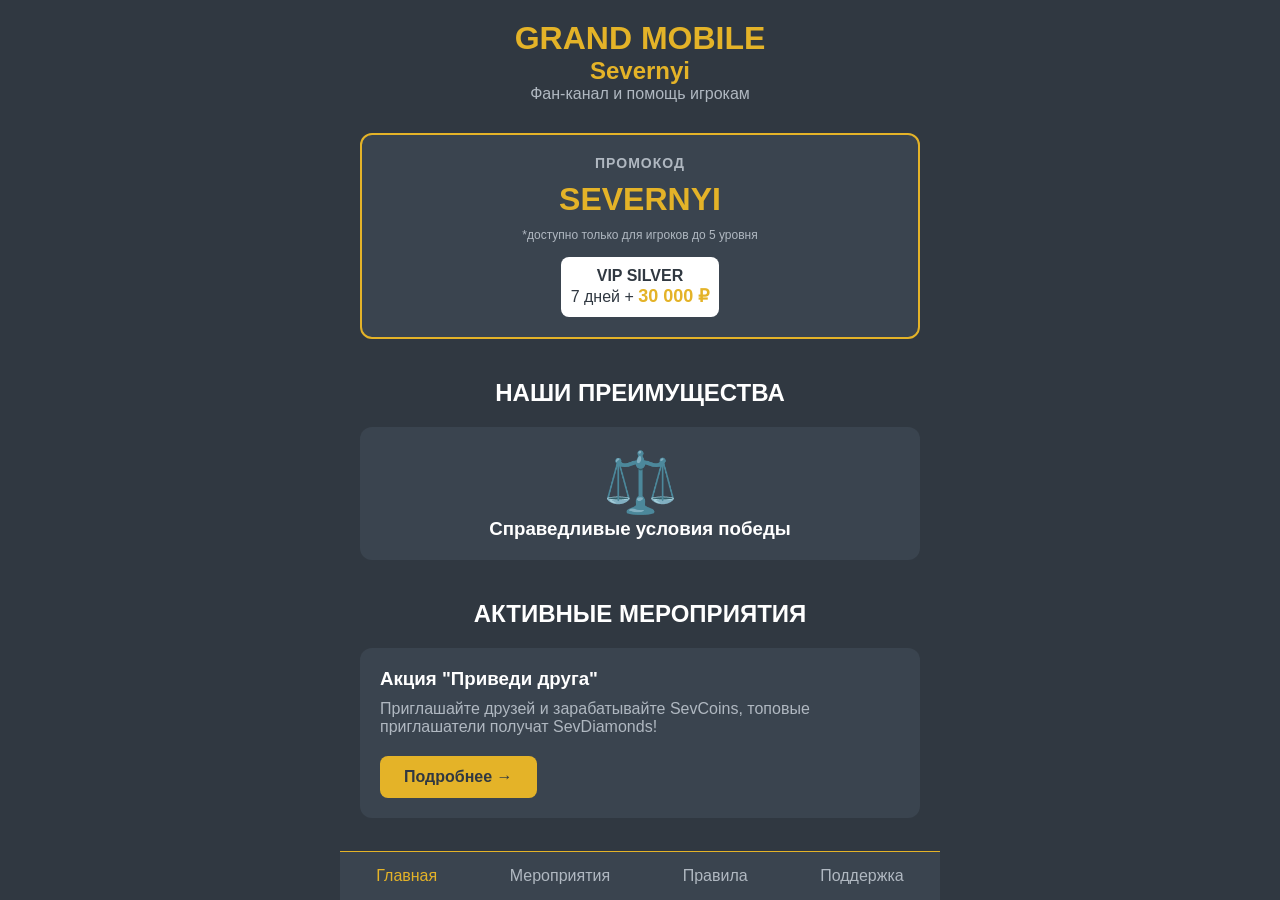
==== index.html @ b3d04865 "Create index.html" ====
<!DOCTYPE html>
<html lang="ru">
<head>
    <meta charset="UTF-8">
    <meta name="viewport" content="width=device-width, initial-scale=1.0">
    <title>Grand Mobile Severnyi</title>
    <style>
        * { margin: 0; padding: 0; box-sizing: border-box; }
        body {
            background-color: #303841;
            color: #ffffff;
            font-family: 'Segoe UI', sans-serif;
            max-width: 600px;
            margin: 0 auto;
            padding: 20px;
        }
        .gold { color: #e4b328; }
        .card {
            background-color: #3a444f;
            border-radius: 12px;
            padding: 20px;
            margin: 20px 0;
            border: 2px solid #e4b328;
            text-align: center;
        }
        .btn {
            background-color: #e4b328;
            color: #303841;
            padding: 12px 24px;
            border-radius: 8px;
            text-decoration: none;
            display: inline-block;
            font-weight: bold;
            margin-top: 10px;
        }
        nav {
            position: fixed;
            bottom: 0;
            left: 0;
            right: 0;
            background-color: #3a444f;
            border-top: 1px solid #e4b328;
            display: flex;
            justify-content: space-around;
            padding: 15px 0;
            max-width: 600px;
            margin: 0 auto;
        }
        nav a {
            color: #b0b8c1;
            text-decoration: none;
        }
        nav a.active { color: #e4b328; }
    </style>
</head>
<body>

    <header style="text-align: center; margin-bottom: 30px;">
        <h1 class="gold">GRAND MOBILE</h1>
        <h2 class="gold">Severnyi</h2>
        <p style="color: #b0b8c1;">Фан-канал и помощь игрокам</p>
    </header>

    <!-- Карточка промокода -->
    <div class="card">
        <h2 style="color: #b0b8c1; font-size: 14px; letter-spacing: 1px;">ПРОМОКОД</h2>
        <h1 class="gold" style="font-size: 32px; margin: 10px 0;">SEVERNYI</h1>
        <p style="color: #b0b8c1; font-size: 12px; margin-bottom: 15px;">
            *доступно только для игроков до 5 уровня
        </p>
        <div style="background: #fff; color: #303841; padding: 10px; border-radius: 8px; display: inline-block;">
            <strong>VIP SILVER</strong><br>
            7 дней + <span class="gold" style="font-size: 18px; font-weight: bold;">30 000 ₽</span>
        </div>
    </div>

    <!-- Преимущества -->
    <h2 style="text-align: center; margin: 40px 0 20px;">НАШИ ПРЕИМУЩЕСТВА</h2>
    <div class="card" style="border: none;">
        <div style="font-size: 60px;">⚖️</div>
        <h3>Справедливые условия победы</h3>
    </div>

    <!-- Активные мероприятия -->
    <h2 style="text-align: center; margin: 40px 0 20px;">АКТИВНЫЕ МЕРОПРИЯТИЯ</h2>
    <div class="card" style="border: none; text-align: left;">
        <h3>Акция "Приведи друга"</h3>
        <p style="color: #b0b8c1; margin: 10px 0;">
            Приглашайте друзей и зарабатывайте SevCoins, топовые приглашатели получат SevDiamonds!
        </p>
        <a href="#" class="btn">Подробнее →</a>
    </div>

    <!-- Нижняя навигация -->
    <nav>
        <a href="/" class="active">Главная</a>
        <a href="events.html">Мероприятия</a>
        <a href="rules.html">Правила</a>
        <a href="support.html">Поддержка</a>
    </nav>

</body>
</html>
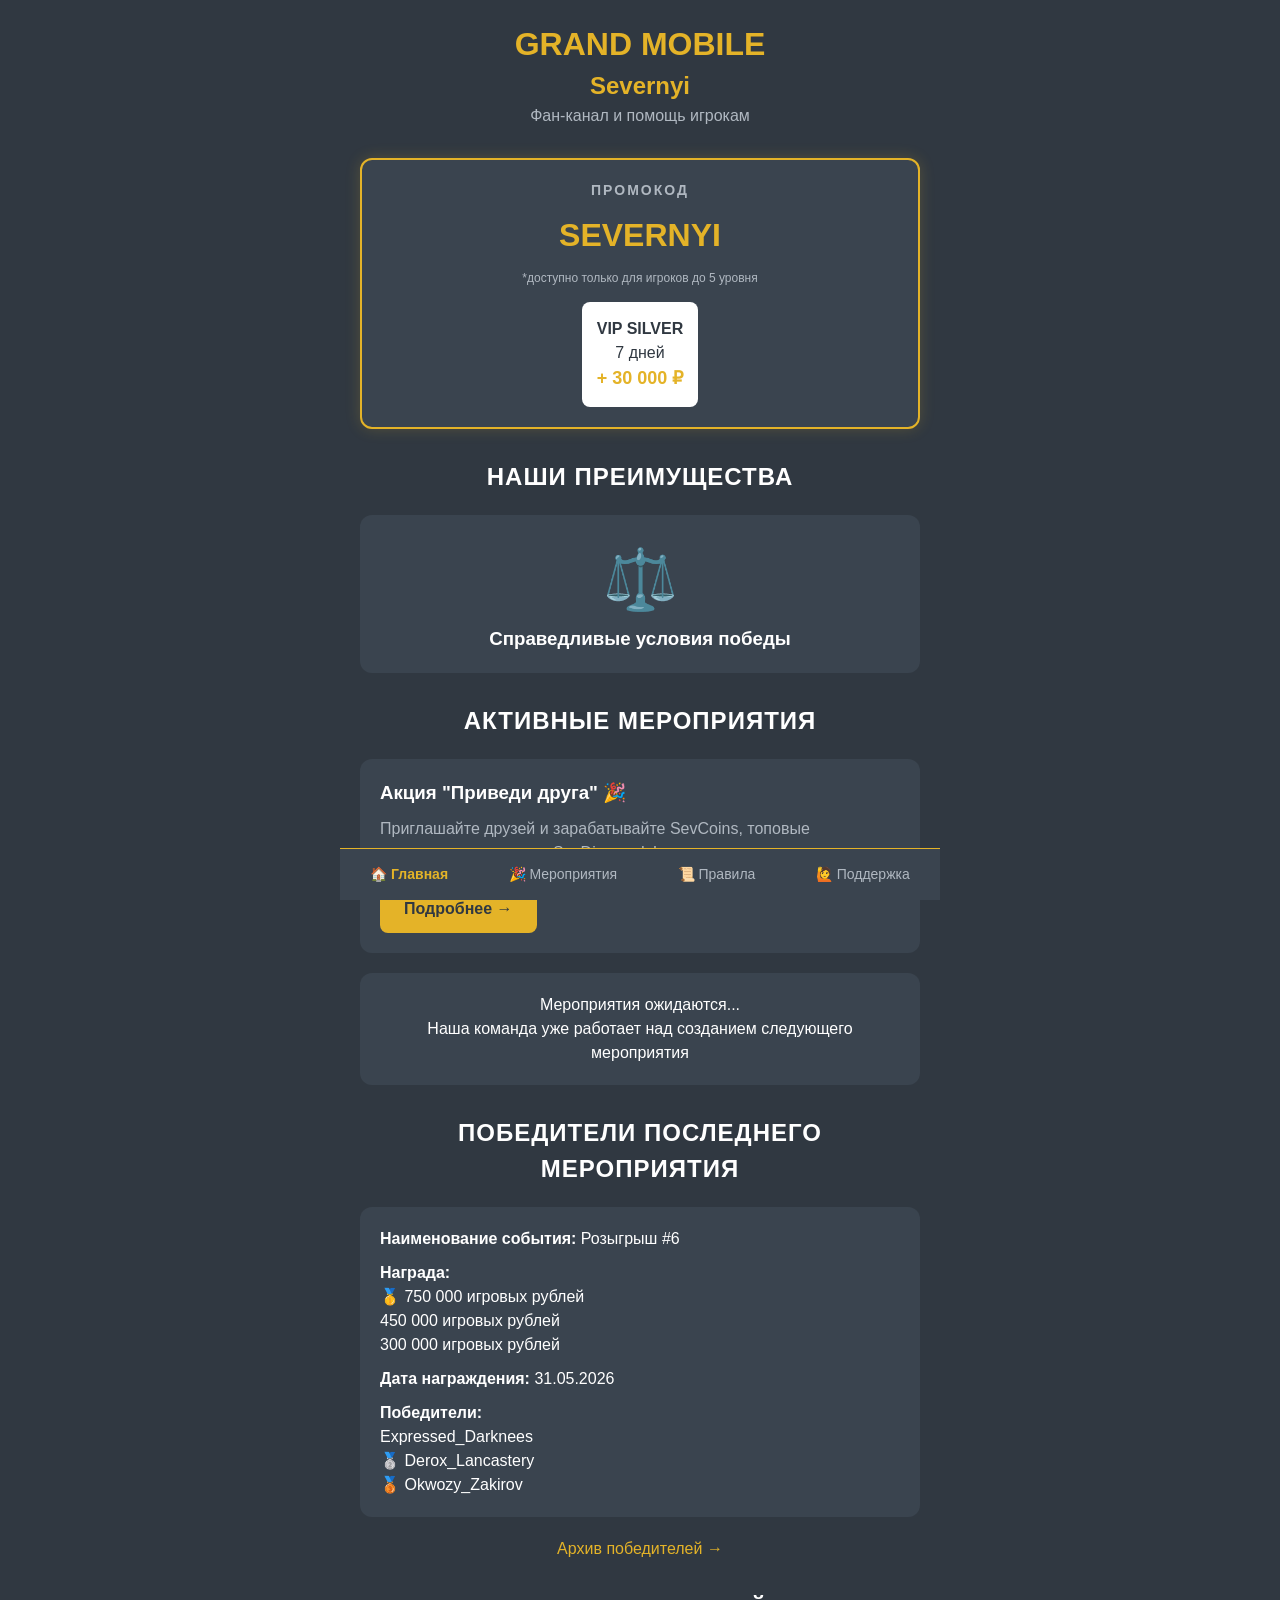
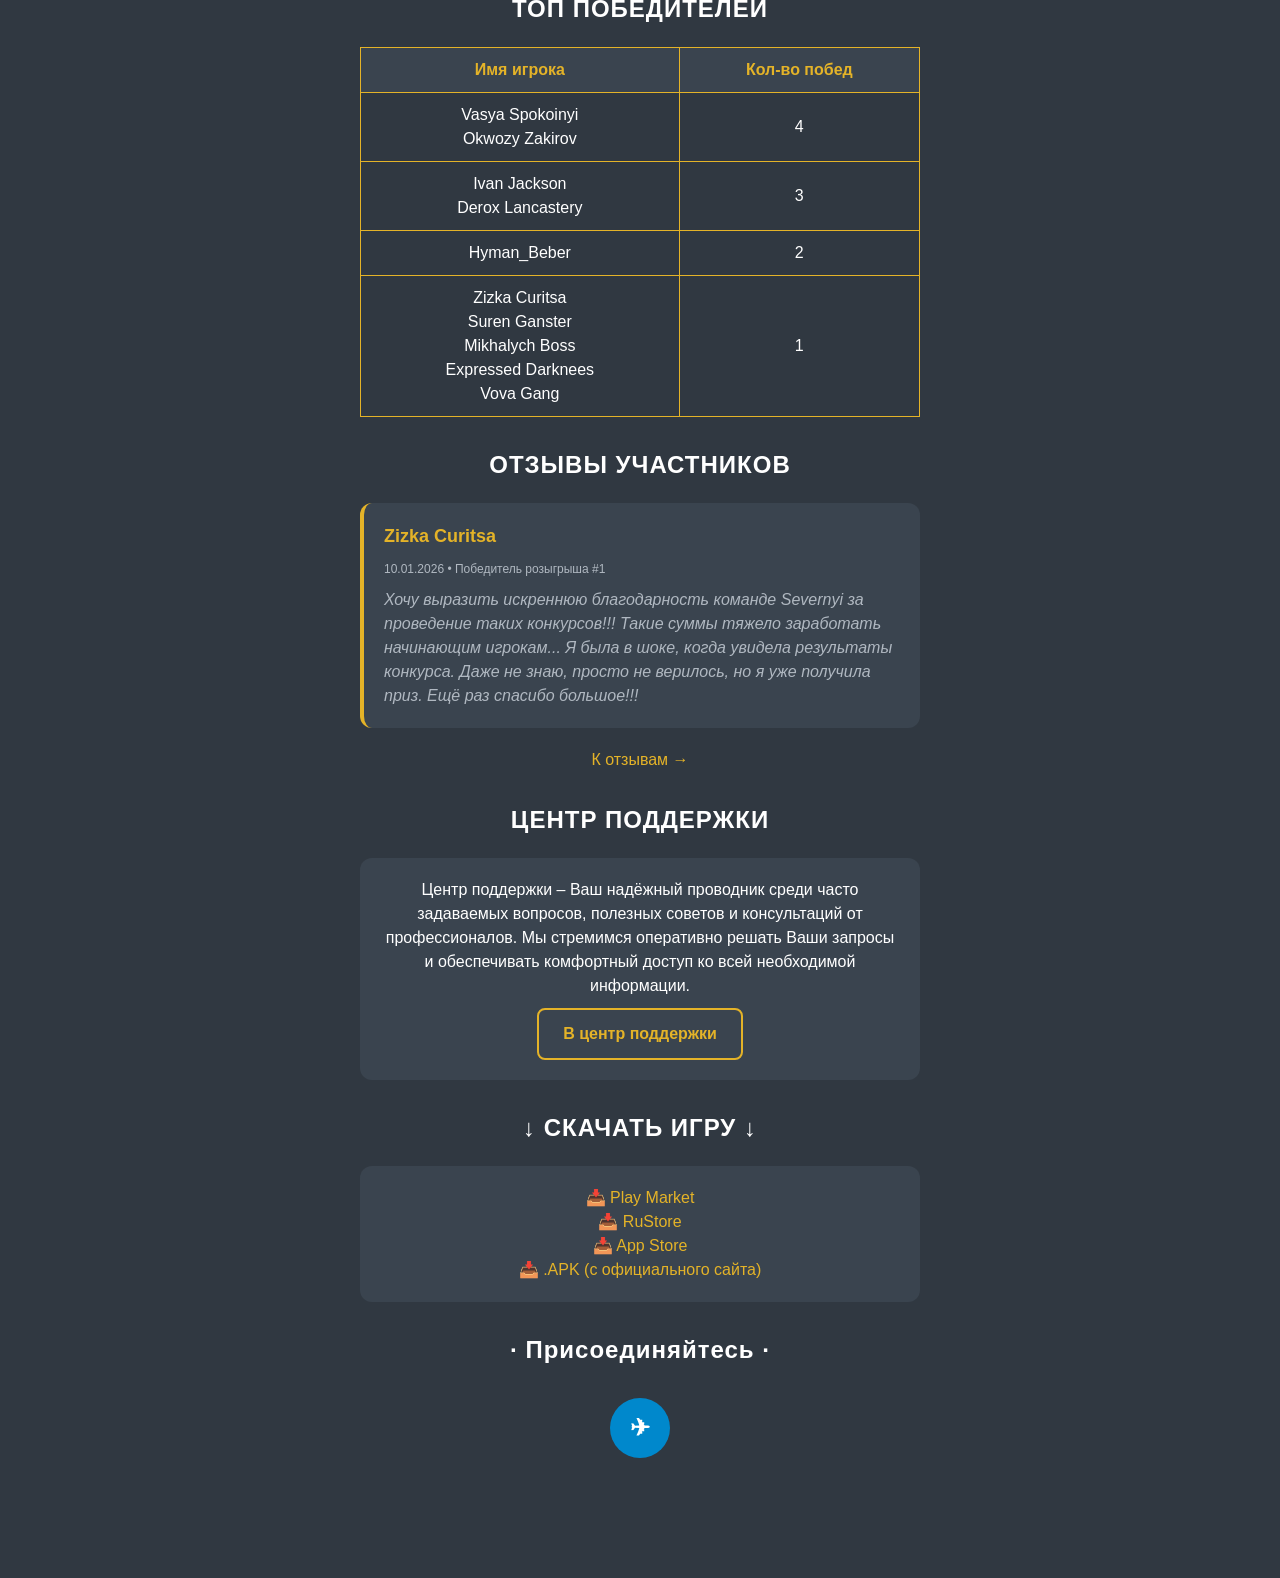
==== commit b7d69961: "Update index.html" ====
--- a/index.html
+++ b/index.html
@@ -4,100 +4,136 @@
     <meta charset="UTF-8">
     <meta name="viewport" content="width=device-width, initial-scale=1.0">
     <title>Grand Mobile Severnyi</title>
-    <style>
-        * { margin: 0; padding: 0; box-sizing: border-box; }
-        body {
-            background-color: #303841;
-            color: #ffffff;
-            font-family: 'Segoe UI', sans-serif;
-            max-width: 600px;
-            margin: 0 auto;
-            padding: 20px;
-        }
-        .gold { color: #e4b328; }
-        .card {
-            background-color: #3a444f;
-            border-radius: 12px;
-            padding: 20px;
-            margin: 20px 0;
-            border: 2px solid #e4b328;
-            text-align: center;
-        }
-        .btn {
-            background-color: #e4b328;
-            color: #303841;
-            padding: 12px 24px;
-            border-radius: 8px;
-            text-decoration: none;
-            display: inline-block;
-            font-weight: bold;
-            margin-top: 10px;
-        }
-        nav {
-            position: fixed;
-            bottom: 0;
-            left: 0;
-            right: 0;
-            background-color: #3a444f;
-            border-top: 1px solid #e4b328;
-            display: flex;
-            justify-content: space-around;
-            padding: 15px 0;
-            max-width: 600px;
-            margin: 0 auto;
-        }
-        nav a {
-            color: #b0b8c1;
-            text-decoration: none;
-        }
-        nav a.active { color: #e4b328; }
-    </style>
+    <link rel="stylesheet" href="styles.css">
 </head>
 <body>
 
     <header style="text-align: center; margin-bottom: 30px;">
         <h1 class="gold">GRAND MOBILE</h1>
         <h2 class="gold">Severnyi</h2>
-        <p style="color: #b0b8c1;">Фан-канал и помощь игрокам</p>
+        <p class="gray-text">Фан-канал и помощь игрокам</p>
     </header>
 
     <!-- Карточка промокода -->
-    <div class="card">
-        <h2 style="color: #b0b8c1; font-size: 14px; letter-spacing: 1px;">ПРОМОКОД</h2>
+    <div class="card card-gold-border" style="text-align: center;">
+        <h2 class="gray-text" style="font-size: 14px; letter-spacing: 2px;">ПРОМОКОД</h2>
         <h1 class="gold" style="font-size: 32px; margin: 10px 0;">SEVERNYI</h1>
-        <p style="color: #b0b8c1; font-size: 12px; margin-bottom: 15px;">
+        <p class="gray-text" style="font-size: 12px; margin-bottom: 15px;">
             *доступно только для игроков до 5 уровня
         </p>
-        <div style="background: #fff; color: #303841; padding: 10px; border-radius: 8px; display: inline-block;">
+        <div style="background: #fff; color: #303841; padding: 15px; border-radius: 8px; display: inline-block;">
             <strong>VIP SILVER</strong><br>
-            7 дней + <span class="gold" style="font-size: 18px; font-weight: bold;">30 000 ₽</span>
+            7 дней<br>
+            <span style="color: #e4b328; font-size: 18px; font-weight: bold;">+ 30 000 ₽</span>
         </div>
     </div>
 
     <!-- Преимущества -->
-    <h2 style="text-align: center; margin: 40px 0 20px;">НАШИ ПРЕИМУЩЕСТВА</h2>
-    <div class="card" style="border: none;">
+    <h2 class="page-title">НАШИ ПРЕИМУЩЕСТВА</h2>
+    <div class="card" style="text-align: center;">
         <div style="font-size: 60px;">⚖️</div>
         <h3>Справедливые условия победы</h3>
     </div>
 
     <!-- Активные мероприятия -->
-    <h2 style="text-align: center; margin: 40px 0 20px;">АКТИВНЫЕ МЕРОПРИЯТИЯ</h2>
-    <div class="card" style="border: none; text-align: left;">
-        <h3>Акция "Приведи друга"</h3>
-        <p style="color: #b0b8c1; margin: 10px 0;">
+    <h2 class="page-title">АКТИВНЫЕ МЕРОПРИЯТИЯ</h2>
+    <div class="card" style="text-align: left;">
+        <h3>Акция "Приведи друга" 🎉</h3>
+        <p class="gray-text" style="margin: 10px 0;">
             Приглашайте друзей и зарабатывайте SevCoins, топовые приглашатели получат SevDiamonds!
         </p>
-        <a href="#" class="btn">Подробнее →</a>
+        <a href="events.html" class="btn">Подробнее →</a>
+    </div>
+
+    <div class="card" style="text-align: center;">
+        <p>Мероприятия ожидаются...<br>Наша команда уже работает над созданием следующего мероприятия</p>
+    </div>
+
+    <!-- Победители последнего мероприятия -->
+    <h2 class="page-title">ПОБЕДИТЕЛИ ПОСЛЕДНЕГО МЕРОПРИЯТИЯ</h2>
+    <div class="card">
+        <p><strong>Наименование события:</strong> Розыгрыш #6</p>
+        <p style="margin-top: 10px;"><strong>Награда:</strong></p>
+        <p>🥇 750 000 игровых рублей</p>
+        <p> 450 000 игровых рублей</p>
+        <p> 300 000 игровых рублей</p>
+        <p style="margin-top: 10px;"><strong>Дата награждения:</strong> 31.05.2026</p>
+        <p style="margin-top: 10px;"><strong>Победители:</strong></p>
+        <p> Expressed_Darknees</p>
+        <p>🥈 Derox_Lancastery</p>
+        <p>🥉 Okwozy_Zakirov</p>
+    </div>
+    <p style="text-align: center;">
+        <a href="archive.html">Архив победителей →</a>
+    </p>
+
+    <!-- Топ победителей -->
+    <h2 class="page-title">ТОП ПОБЕДИТЕЛЕЙ</h2>
+    <table>
+        <tr>
+            <th>Имя игрока</th>
+            <th>Кол-во побед</th>
+        </tr>
+        <tr>
+            <td>Vasya Spokoinyi<br>Okwozy Zakirov</td>
+            <td>4</td>
+        </tr>
+        <tr>
+            <td>Ivan Jackson<br>Derox Lancastery</td>
+            <td>3</td>
+        </tr>
+        <tr>
+            <td>Hyman_Beber</td>
+            <td>2</td>
+        </tr>
+        <tr>
+            <td>Zizka Curitsa<br>Suren Ganster<br>Mikhalych Boss<br>Expressed Darknees<br>Vova Gang</td>
+            <td>1</td>
+        </tr>
+    </table>
+
+    <!-- Отзывы -->
+    <h2 class="page-title">ОТЗЫВЫ УЧАСТНИКОВ</h2>
+    <div class="review">
+        <div class="review-author">Zizka Curitsa</div>
+        <p class="gray-text" style="font-size: 12px;">10.01.2026 • Победитель розыгрыша #1</p>
+        <p class="review-text" style="margin-top: 10px;">
+            Хочу выразить искреннюю благодарность команде Severnyi за проведение таких конкурсов!!! Такие суммы тяжело заработать начинающим игрокам... Я была в шоке, когда увидела результаты конкурса. Даже не знаю, просто не верилось, но я уже получила приз. Ещё раз спасибо большое!!!
+        </p>
+    </div>
+    <p style="text-align: center;">
+        <a href="reviews.html">К отзывам →</a>
+    </p>
+
+    <!-- Центр поддержки -->
+    <h2 class="page-title">ЦЕНТР ПОДДЕРЖКИ</h2>
+    <div class="card" style="text-align: center;">
+        <p>Центр поддержки – Ваш надёжный проводник среди часто задаваемых вопросов, полезных советов и консультаций от профессионалов. Мы стремимся оперативно решать Ваши запросы и обеспечивать комфортный доступ ко всей необходимой информации.</p>
+        <a href="support.html" class="btn-outline">В центр поддержки</a>
+    </div>
+
+    <!-- Скачать игру -->
+    <h2 class="page-title">↓ СКАЧАТЬ ИГРУ ↓</h2>
+    <div class="card" style="text-align: center;">
+        <p><a href="#">📥 Play Market</a></p>
+        <p><a href="#">📥 RuStore</a></p>
+        <p><a href="#">📥 App Store</a></p>
+        <p><a href="#">📥 .APK (с официального сайта)</a></p>
+    </div>
+
+    <!-- Присоединяйтесь -->
+    <h2 class="page-title">· Присоединяйтесь ·</h2>
+    <div style="text-align: center; margin-bottom: 30px;">
+        <a href="#" class="btn" style="background-color: #0088cc; color: #fff; border-radius: 50%; width: 60px; height: 60px; display: inline-flex; align-items: center; justify-content: center; font-size: 24px;">✈</a>
     </div>
 
     <!-- Нижняя навигация -->
-    <nav>
-        <a href="/" class="active">Главная</a>
-        <a href="events.html">Мероприятия</a>
-        <a href="rules.html">Правила</a>
-        <a href="support.html">Поддержка</a>
+    <nav class="bottom-nav">
+        <a href="index.html" class="active">🏠 Главная</a>
+        <a href="events.html">🎉 Мероприятия</a>
+        <a href="rules.html">📜 Правила</a>
+        <a href="support.html">🙋 Поддержка</a>
     </nav>
 
 </body>
-</html>
+</html>
--- a/styles.css
+++ b/styles.css
@@ -0,0 +1,150 @@
+* {
+    margin: 0;
+    padding: 0;
+    box-sizing: border-box;
+}
+
+body {
+    background-color: #303841;
+    color: #ffffff;
+    font-family: 'Segoe UI', Roboto, sans-serif;
+    max-width: 600px;
+    margin: 0 auto;
+    padding: 20px 20px 90px 20px;
+    line-height: 1.5;
+}
+
+h1, h2, h3 {
+    font-weight: 600;
+}
+
+.gold {
+    color: #e4b328;
+}
+
+.gray-text {
+    color: #b0b8c1;
+}
+
+/* Карточки */
+.card {
+    background-color: #3a444f;
+    border-radius: 12px;
+    padding: 20px;
+    margin: 20px 0;
+}
+
+.card-gold-border {
+    border: 2px solid #e4b328;
+    box-shadow: 0 0 15px rgba(228, 179, 40, 0.2);
+}
+
+/* Кнопки */
+.btn {
+    background-color: #e4b328;
+    color: #303841;
+    padding: 12px 24px;
+    border-radius: 8px;
+    text-decoration: none;
+    display: inline-block;
+    font-weight: bold;
+    margin-top: 10px;
+    border: none;
+    cursor: pointer;
+}
+
+.btn-outline {
+    background-color: transparent;
+    color: #e4b328;
+    border: 2px solid #e4b328;
+    padding: 12px 24px;
+    border-radius: 8px;
+    text-decoration: none;
+    display: inline-block;
+    font-weight: bold;
+    margin-top: 10px;
+}
+
+/* Нижняя навигация */
+nav.bottom-nav {
+    position: fixed;
+    bottom: 0;
+    left: 0;
+    right: 0;
+    background-color: #3a444f;
+    border-top: 1px solid #e4b328;
+    display: flex;
+    justify-content: space-around;
+    padding: 15px 0;
+    max-width: 600px;
+    margin: 0 auto;
+    z-index: 100;
+}
+
+nav.bottom-nav a {
+    color: #b0b8c1;
+    text-decoration: none;
+    font-size: 14px;
+}
+
+nav.bottom-nav a.active {
+    color: #e4b328;
+    font-weight: bold;
+}
+
+/* Заголовок страницы */
+.page-title {
+    text-align: center;
+    font-size: 24px;
+    margin: 30px 0 20px;
+    letter-spacing: 1px;
+}
+
+/* Ссылки */
+a {
+    color: #e4b328;
+    text-decoration: none;
+}
+
+a:hover {
+    text-decoration: underline;
+}
+
+/* Таблица */
+table {
+    width: 100%;
+    border-collapse: collapse;
+    margin: 20px 0;
+}
+
+table th, table td {
+    border: 1px solid #e4b328;
+    padding: 10px;
+    text-align: center;
+}
+
+table th {
+    background-color: #3a444f;
+    color: #e4b328;
+}
+
+/* Отзыв */
+.review {
+    background-color: #3a444f;
+    border-radius: 12px;
+    padding: 20px;
+    margin: 20px 0;
+    border-left: 4px solid #e4b328;
+}
+
+.review-author {
+    color: #e4b328;
+    font-weight: bold;
+    font-size: 18px;
+    margin-bottom: 10px;
+}
+
+.review-text {
+    font-style: italic;
+    color: #b0b8c1;
+}
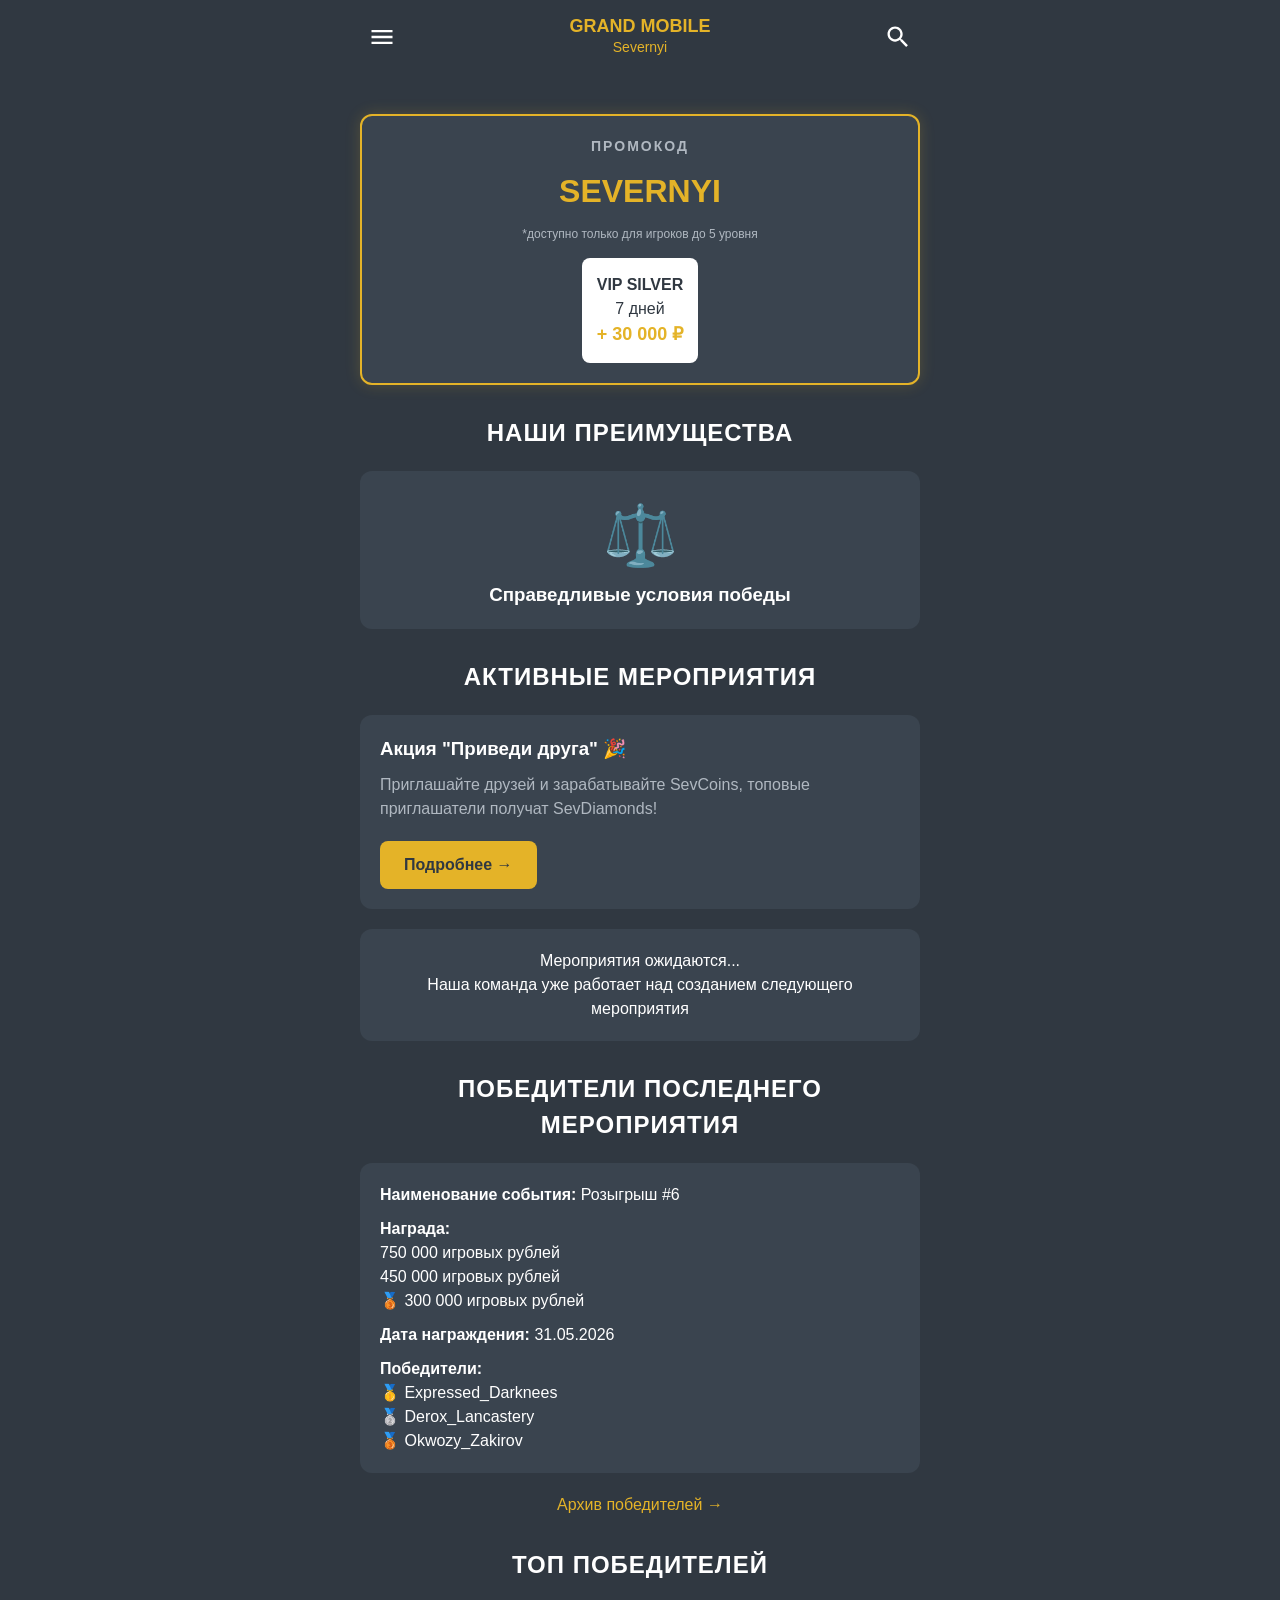
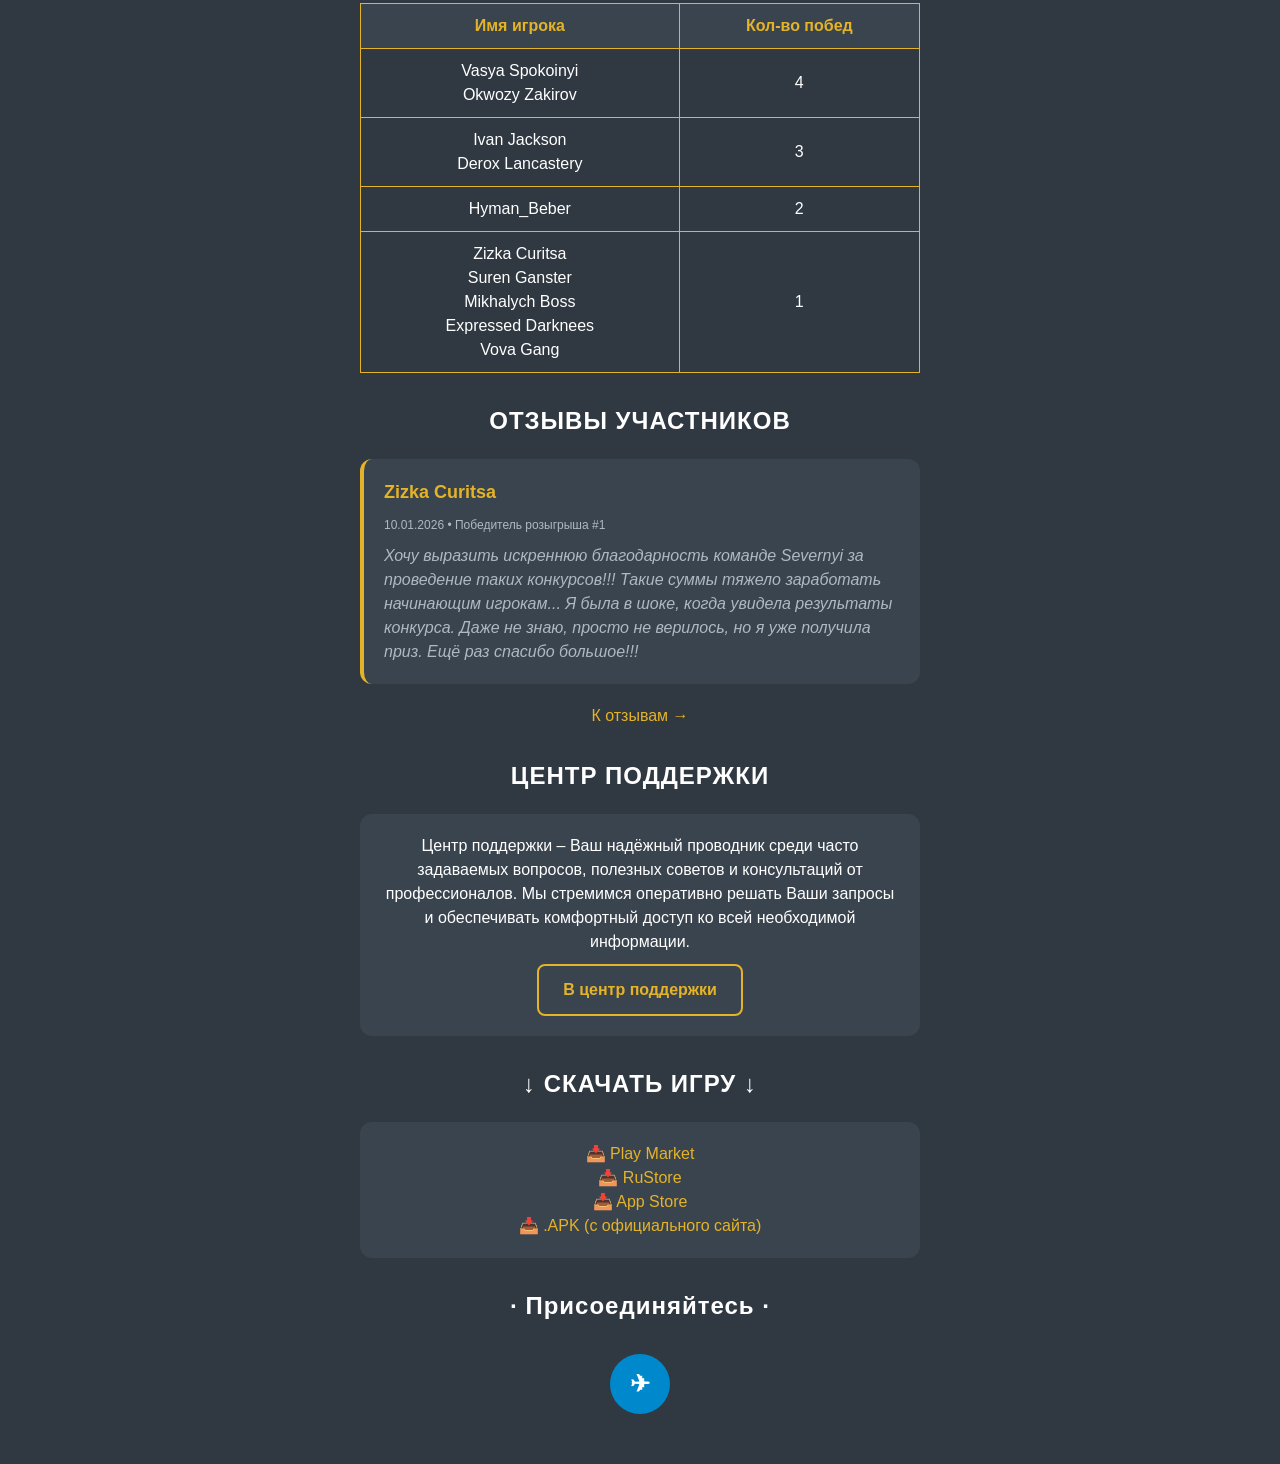
==== commit 9504032f: "Update index.html" ====
--- a/index.html
+++ b/index.html
@@ -8,132 +8,164 @@
 </head>
 <body>
 
-    <header style="text-align: center; margin-bottom: 30px;">
-        <h1 class="gold">GRAND MOBILE</h1>
-        <h2 class="gold">Severnyi</h2>
-        <p class="gray-text">Фан-канал и помощь игрокам</p>
+    <!-- Шапка -->
+    <header class="top-header">
+        <button class="header-icon" onclick="toggleMenu()">
+            <svg viewBox="0 0 24 24"><path d="M3 18h18v-2H3v2zm0-5h18v-2H3v2zm0-7v2h18V6H3z"/></svg>
+        </button>
+        <div class="header-logo">
+            <h1>GRAND MOBILE</h1>
+            <p>Severnyi</p>
+        </div>
+        <button class="header-icon">
+            <svg viewBox="0 0 24 24"><path d="M15.5 14h-.79l-.28-.27C15.41 12.59 16 11.11 16 9.5 16 5.91 13.09 3 9.5 3S3 5.91 3 9.5 5.91 16 9.5 16c1.61 0 3.09-.59 4.23-1.57l.27.28v.79l5 4.99L20.49 19l-4.99-5zm-6 0C7.01 14 5 11.99 5 9.5S7.01 5 9.5 5 14 7.01 14 9.5 11.99 14 9.5 14z"/></svg>
+        </button>
     </header>
 
-    <!-- Карточка промокода -->
-    <div class="card card-gold-border" style="text-align: center;">
-        <h2 class="gray-text" style="font-size: 14px; letter-spacing: 2px;">ПРОМОКОД</h2>
-        <h1 class="gold" style="font-size: 32px; margin: 10px 0;">SEVERNYI</h1>
-        <p class="gray-text" style="font-size: 12px; margin-bottom: 15px;">
-            *доступно только для игроков до 5 уровня
+    <!-- Боковое меню -->
+    <div class="menu-overlay" id="menuOverlay"></div>
+    <nav class="side-menu" id="sideMenu">
+        <button class="menu-close" onclick="closeMenu()">
+            <svg viewBox="0 0 24 24"><path d="M19 6.41L17.59 5 12 10.59 6.41 5 5 6.41 10.59 12 5 17.59 6.41 19 12 13.41 17.59 19 19 17.59 13.41 12z"/></svg>
+        </button>
+        <ul class="menu-list">
+            <li><a href="index.html" class="active"><span class="menu-icon">🏠</span> Главная</a></li>
+            <li>
+                <button onclick="toggleSubmenu()">
+                    <span class="menu-icon">🎉</span> Мероприятия <span class="arrow-icon" id="eventsArrow">▼</span>
+                </button>
+                <div class="submenu" id="eventsSubmenu">
+                    <a href="events.html#referral">Приведи друга</a>
+                    <a href="events.html#lottery">Лотерея</a>
+                    <a href="events.html#auction">Аукцион</a>
+                </div>
+            </li>
+            <li><a href="rules.html"><span class="menu-icon">📜</span> Правила</a></li>
+            <li><a href="archive.html"><span class="menu-icon">🏆</span> Архив победителей</a></li>
+            <li><a href="reviews.html"><span class="menu-icon">⭐</span> Отзывы</a></li>
+            <li><a href="support.html"><span class="menu-icon">🙋</span> Центр поддержки</a></li>
+        </ul>
+    </nav>
+
+    <!-- Контент -->
+    <div class="content">
+
+        <!-- Карточка промокода -->
+        <div class="card card-gold-border" style="text-align: center;">
+            <h2 class="gray-text" style="font-size: 14px; letter-spacing: 2px;">ПРОМОКОД</h2>
+            <h1 class="gold" style="font-size: 32px; margin: 10px 0;">SEVERNYI</h1>
+            <p class="gray-text" style="font-size: 12px; margin-bottom: 15px;">
+                *доступно только для игроков до 5 уровня
+            </p>
+            <div style="background: #fff; color: #303841; padding: 15px; border-radius: 8px; display: inline-block;">
+                <strong>VIP SILVER</strong><br>
+                7 дней<br>
+                <span style="color: #e4b328; font-size: 18px; font-weight: bold;">+ 30 000 ₽</span>
+            </div>
+        </div>
+
+        <!-- Преимущества -->
+        <h2 class="page-title">НАШИ ПРЕИМУЩЕСТВА</h2>
+        <div class="card" style="text-align: center;">
+            <div style="font-size: 60px;">⚖️</div>
+            <h3>Справедливые условия победы</h3>
+        </div>
+
+        <!-- Активные мероприятия -->
+        <h2 class="page-title">АКТИВНЫЕ МЕРОПРИЯТИЯ</h2>
+        <div class="card" style="text-align: left;">
+            <h3>Акция "Приведи друга" 🎉</h3>
+            <p class="gray-text" style="margin: 10px 0;">
+                Приглашайте друзей и зарабатывайте SevCoins, топовые приглашатели получат SevDiamonds!
+            </p>
+            <a href="events.html" class="btn">Подробнее →</a>
+        </div>
+
+        <div class="card" style="text-align: center;">
+            <p>Мероприятия ожидаются...<br>Наша команда уже работает над созданием следующего мероприятия</p>
+        </div>
+
+        <!-- Победители последнего мероприятия -->
+        <h2 class="page-title">ПОБЕДИТЕЛИ ПОСЛЕДНЕГО МЕРОПРИЯТИЯ</h2>
+        <div class="card">
+            <p><strong>Наименование события:</strong> Розыгрыш #6</p>
+            <p style="margin-top: 10px;"><strong>Награда:</strong></p>
+            <p> 750 000 игровых рублей</p>
+            <p> 450 000 игровых рублей</p>
+            <p>🥉 300 000 игровых рублей</p>
+            <p style="margin-top: 10px;"><strong>Дата награждения:</strong> 31.05.2026</p>
+            <p style="margin-top: 10px;"><strong>Победители:</strong></p>
+            <p>🥇 Expressed_Darknees</p>
+            <p>🥈 Derox_Lancastery</p>
+            <p>🥉 Okwozy_Zakirov</p>
+        </div>
+        <p style="text-align: center;">
+            <a href="archive.html">Архив победителей →</a>
         </p>
-        <div style="background: #fff; color: #303841; padding: 15px; border-radius: 8px; display: inline-block;">
-            <strong>VIP SILVER</strong><br>
-            7 дней<br>
-            <span style="color: #e4b328; font-size: 18px; font-weight: bold;">+ 30 000 ₽</span>
+
+        <!-- Топ победителей -->
+        <h2 class="page-title">ТОП ПОБЕДИТЕЛЕЙ</h2>
+        <table>
+            <tr>
+                <th>Имя игрока</th>
+                <th>Кол-во побед</th>
+            </tr>
+            <tr>
+                <td>Vasya Spokoinyi<br>Okwozy Zakirov</td>
+                <td>4</td>
+            </tr>
+            <tr>
+                <td>Ivan Jackson<br>Derox Lancastery</td>
+                <td>3</td>
+            </tr>
+            <tr>
+                <td>Hyman_Beber</td>
+                <td>2</td>
+            </tr>
+            <tr>
+                <td>Zizka Curitsa<br>Suren Ganster<br>Mikhalych Boss<br>Expressed Darknees<br>Vova Gang</td>
+                <td>1</td>
+            </tr>
+        </table>
+
+        <!-- Отзывы -->
+        <h2 class="page-title">ОТЗЫВЫ УЧАСТНИКОВ</h2>
+        <div class="review">
+            <div class="review-author">Zizka Curitsa</div>
+            <p class="gray-text" style="font-size: 12px;">10.01.2026 • Победитель розыгрыша #1</p>
+            <p class="review-text" style="margin-top: 10px;">
+                Хочу выразить искреннюю благодарность команде Severnyi за проведение таких конкурсов!!! Такие суммы тяжело заработать начинающим игрокам... Я была в шоке, когда увидела результаты конкурса. Даже не знаю, просто не верилось, но я уже получила приз. Ещё раз спасибо большое!!!
+            </p>
         </div>
+        <p style="text-align: center;">
+            <a href="reviews.html">К отзывам →</a>
+        </p>
+
+        <!-- Центр поддержки -->
+        <h2 class="page-title">ЦЕНТР ПОДДЕРЖКИ</h2>
+        <div class="card" style="text-align: center;">
+            <p>Центр поддержки – Ваш надёжный проводник среди часто задаваемых вопросов, полезных советов и консультаций от профессионалов. Мы стремимся оперативно решать Ваши запросы и обеспечивать комфортный доступ ко всей необходимой информации.</p>
+            <a href="support.html" class="btn-outline">В центр поддержки</a>
+        </div>
+
+        <!-- Скачать игру -->
+        <h2 class="page-title">↓ СКАЧАТЬ ИГРУ ↓</h2>
+        <div class="card" style="text-align: center;">
+            <p><a href="#">📥 Play Market</a></p>
+            <p><a href="#">📥 RuStore</a></p>
+            <p><a href="#">📥 App Store</a></p>
+            <p><a href="#">📥 .APK (с официального сайта)</a></p>
+        </div>
+
+        <!-- Присоединяйтесь -->
+        <h2 class="page-title">· Присоединяйтесь ·</h2>
+        <div style="text-align: center; margin-bottom: 30px;">
+            <a href="#" class="btn" style="background-color: #0088cc; color: #fff; border-radius: 50%; width: 60px; height: 60px; display: inline-flex; align-items: center; justify-content: center; font-size: 24px;">✈</a>
+        </div>
+
     </div>
 
-    <!-- Преимущества -->
-    <h2 class="page-title">НАШИ ПРЕИМУЩЕСТВА</h2>
-    <div class="card" style="text-align: center;">
-        <div style="font-size: 60px;">⚖️</div>
-        <h3>Справедливые условия победы</h3>
-    </div>
-
-    <!-- Активные мероприятия -->
-    <h2 class="page-title">АКТИВНЫЕ МЕРОПРИЯТИЯ</h2>
-    <div class="card" style="text-align: left;">
-        <h3>Акция "Приведи друга" 🎉</h3>
-        <p class="gray-text" style="margin: 10px 0;">
-            Приглашайте друзей и зарабатывайте SevCoins, топовые приглашатели получат SevDiamonds!
-        </p>
-        <a href="events.html" class="btn">Подробнее →</a>
-    </div>
-
-    <div class="card" style="text-align: center;">
-        <p>Мероприятия ожидаются...<br>Наша команда уже работает над созданием следующего мероприятия</p>
-    </div>
-
-    <!-- Победители последнего мероприятия -->
-    <h2 class="page-title">ПОБЕДИТЕЛИ ПОСЛЕДНЕГО МЕРОПРИЯТИЯ</h2>
-    <div class="card">
-        <p><strong>Наименование события:</strong> Розыгрыш #6</p>
-        <p style="margin-top: 10px;"><strong>Награда:</strong></p>
-        <p>🥇 750 000 игровых рублей</p>
-        <p> 450 000 игровых рублей</p>
-        <p> 300 000 игровых рублей</p>
-        <p style="margin-top: 10px;"><strong>Дата награждения:</strong> 31.05.2026</p>
-        <p style="margin-top: 10px;"><strong>Победители:</strong></p>
-        <p> Expressed_Darknees</p>
-        <p>🥈 Derox_Lancastery</p>
-        <p>🥉 Okwozy_Zakirov</p>
-    </div>
-    <p style="text-align: center;">
-        <a href="archive.html">Архив победителей →</a>
-    </p>
-
-    <!-- Топ победителей -->
-    <h2 class="page-title">ТОП ПОБЕДИТЕЛЕЙ</h2>
-    <table>
-        <tr>
-            <th>Имя игрока</th>
-            <th>Кол-во побед</th>
-        </tr>
-        <tr>
-            <td>Vasya Spokoinyi<br>Okwozy Zakirov</td>
-            <td>4</td>
-        </tr>
-        <tr>
-            <td>Ivan Jackson<br>Derox Lancastery</td>
-            <td>3</td>
-        </tr>
-        <tr>
-            <td>Hyman_Beber</td>
-            <td>2</td>
-        </tr>
-        <tr>
-            <td>Zizka Curitsa<br>Suren Ganster<br>Mikhalych Boss<br>Expressed Darknees<br>Vova Gang</td>
-            <td>1</td>
-        </tr>
-    </table>
-
-    <!-- Отзывы -->
-    <h2 class="page-title">ОТЗЫВЫ УЧАСТНИКОВ</h2>
-    <div class="review">
-        <div class="review-author">Zizka Curitsa</div>
-        <p class="gray-text" style="font-size: 12px;">10.01.2026 • Победитель розыгрыша #1</p>
-        <p class="review-text" style="margin-top: 10px;">
-            Хочу выразить искреннюю благодарность команде Severnyi за проведение таких конкурсов!!! Такие суммы тяжело заработать начинающим игрокам... Я была в шоке, когда увидела результаты конкурса. Даже не знаю, просто не верилось, но я уже получила приз. Ещё раз спасибо большое!!!
-        </p>
-    </div>
-    <p style="text-align: center;">
-        <a href="reviews.html">К отзывам →</a>
-    </p>
-
-    <!-- Центр поддержки -->
-    <h2 class="page-title">ЦЕНТР ПОДДЕРЖКИ</h2>
-    <div class="card" style="text-align: center;">
-        <p>Центр поддержки – Ваш надёжный проводник среди часто задаваемых вопросов, полезных советов и консультаций от профессионалов. Мы стремимся оперативно решать Ваши запросы и обеспечивать комфортный доступ ко всей необходимой информации.</p>
-        <a href="support.html" class="btn-outline">В центр поддержки</a>
-    </div>
-
-    <!-- Скачать игру -->
-    <h2 class="page-title">↓ СКАЧАТЬ ИГРУ ↓</h2>
-    <div class="card" style="text-align: center;">
-        <p><a href="#">📥 Play Market</a></p>
-        <p><a href="#">📥 RuStore</a></p>
-        <p><a href="#">📥 App Store</a></p>
-        <p><a href="#">📥 .APK (с официального сайта)</a></p>
-    </div>
-
-    <!-- Присоединяйтесь -->
-    <h2 class="page-title">· Присоединяйтесь ·</h2>
-    <div style="text-align: center; margin-bottom: 30px;">
-        <a href="#" class="btn" style="background-color: #0088cc; color: #fff; border-radius: 50%; width: 60px; height: 60px; display: inline-flex; align-items: center; justify-content: center; font-size: 24px;">✈</a>
-    </div>
-
-    <!-- Нижняя навигация -->
-    <nav class="bottom-nav">
-        <a href="index.html" class="active">🏠 Главная</a>
-        <a href="events.html">🎉 Мероприятия</a>
-        <a href="rules.html">📜 Правила</a>
-        <a href="support.html">🙋 Поддержка</a>
-    </nav>
+    <script src="script.js"></script>
 
 </body>
-</html>+</html>
--- a/styles.css
+++ b/styles.css
@@ -10,7 +10,7 @@
     font-family: 'Segoe UI', Roboto, sans-serif;
     max-width: 600px;
     margin: 0 auto;
-    padding: 20px 20px 90px 20px;
+    padding: 0;
     line-height: 1.5;
 }
 
@@ -65,33 +65,6 @@
     margin-top: 10px;
 }
 
-/* Нижняя навигация */
-nav.bottom-nav {
-    position: fixed;
-    bottom: 0;
-    left: 0;
-    right: 0;
-    background-color: #3a444f;
-    border-top: 1px solid #e4b328;
-    display: flex;
-    justify-content: space-around;
-    padding: 15px 0;
-    max-width: 600px;
-    margin: 0 auto;
-    z-index: 100;
-}
-
-nav.bottom-nav a {
-    color: #b0b8c1;
-    text-decoration: none;
-    font-size: 14px;
-}
-
-nav.bottom-nav a.active {
-    color: #e4b328;
-    font-weight: bold;
-}
-
 /* Заголовок страницы */
 .page-title {
     text-align: center;
@@ -147,4 +120,182 @@
 .review-text {
     font-style: italic;
     color: #b0b8c1;
-}+}
+
+/* ===== ШАПКА ===== */
+.top-header {
+    display: flex;
+    justify-content: space-between;
+    align-items: center;
+    padding: 15px 20px;
+    background-color: #303841;
+    position: sticky;
+    top: 0;
+    z-index: 50;
+}
+
+.header-icon {
+    background: none;
+    border: none;
+    cursor: pointer;
+    padding: 8px;
+    display: flex;
+    align-items: center;
+    justify-content: center;
+}
+
+.header-icon svg {
+    width: 28px;
+    height: 28px;
+    fill: #ffffff;
+}
+
+.header-logo {
+    text-align: center;
+    flex: 1;
+}
+
+.header-logo h1 {
+    color: #e4b328;
+    font-size: 18px;
+    margin: 0;
+    line-height: 1.2;
+}
+
+.header-logo p {
+    color: #e4b328;
+    font-size: 14px;
+    margin: 0;
+}
+
+/* ===== БОКОВОЕ МЕНЮ ===== */
+.menu-overlay {
+    position: fixed;
+    top: 0;
+    left: 0;
+    right: 0;
+    bottom: 0;
+    background: rgba(0, 0, 0, 0.5);
+    z-index: 99;
+    opacity: 0;
+    visibility: hidden;
+    transition: all 0.3s ease;
+}
+
+.menu-overlay.open {
+    opacity: 1;
+    visibility: visible;
+}
+
+.side-menu {
+    position: fixed;
+    top: 0;
+    left: -300px;
+    width: 280px;
+    height: 100%;
+    background-color: #303841;
+    z-index: 100;
+    transition: left 0.3s ease;
+    overflow-y: auto;
+    padding: 20px 0;
+}
+
+.side-menu.open {
+    left: 0;
+}
+
+.menu-close {
+    position: absolute;
+    top: 15px;
+    right: 15px;
+    background: none;
+    border: none;
+    cursor: pointer;
+    padding: 8px;
+}
+
+.menu-close svg {
+    width: 24px;
+    height: 24px;
+    fill: #ffffff;
+}
+
+.menu-list {
+    list-style: none;
+    padding: 0;
+    margin: 60px 0 0 0;
+}
+
+.menu-list li {
+    border-bottom: 1px solid #3a444f;
+}
+
+.menu-list a, .menu-list button {
+    display: flex;
+    align-items: center;
+    padding: 16px 20px;
+    color: #ffffff;
+    text-decoration: none;
+    font-size: 16px;
+    transition: background 0.2s;
+    width: 100%;
+    background: none;
+    border: none;
+    cursor: pointer;
+    text-align: left;
+    font-family: inherit;
+}
+
+.menu-list a:hover, .menu-list button:hover {
+    background-color: #3a444f;
+}
+
+.menu-list a.active {
+    color: #e4b328;
+    background-color: #3a444f;
+}
+
+.menu-icon {
+    margin-right: 12px;
+    font-size: 20px;
+    width: 24px;
+    text-align: center;
+}
+
+/* Подменю мероприятий */
+.submenu {
+    max-height: 0;
+    overflow: hidden;
+    transition: max-height 0.3s ease;
+    background-color: #2a3239;
+}
+
+.submenu.open {
+    max-height: 200px;
+}
+
+.submenu a {
+    padding-left: 56px;
+    font-size: 14px;
+    color: #b0b8c1;
+}
+
+.submenu a::before {
+    content: '🎁';
+    margin-right: 8px;
+}
+
+.arrow-icon {
+    margin-left: auto;
+    transition: transform 0.3s ease;
+    font-size: 12px;
+}
+
+.arrow-icon.rotated {
+    transform: rotate(180deg);
+}
+
+/* Контент */
+.content {
+    padding: 20px;
+    }
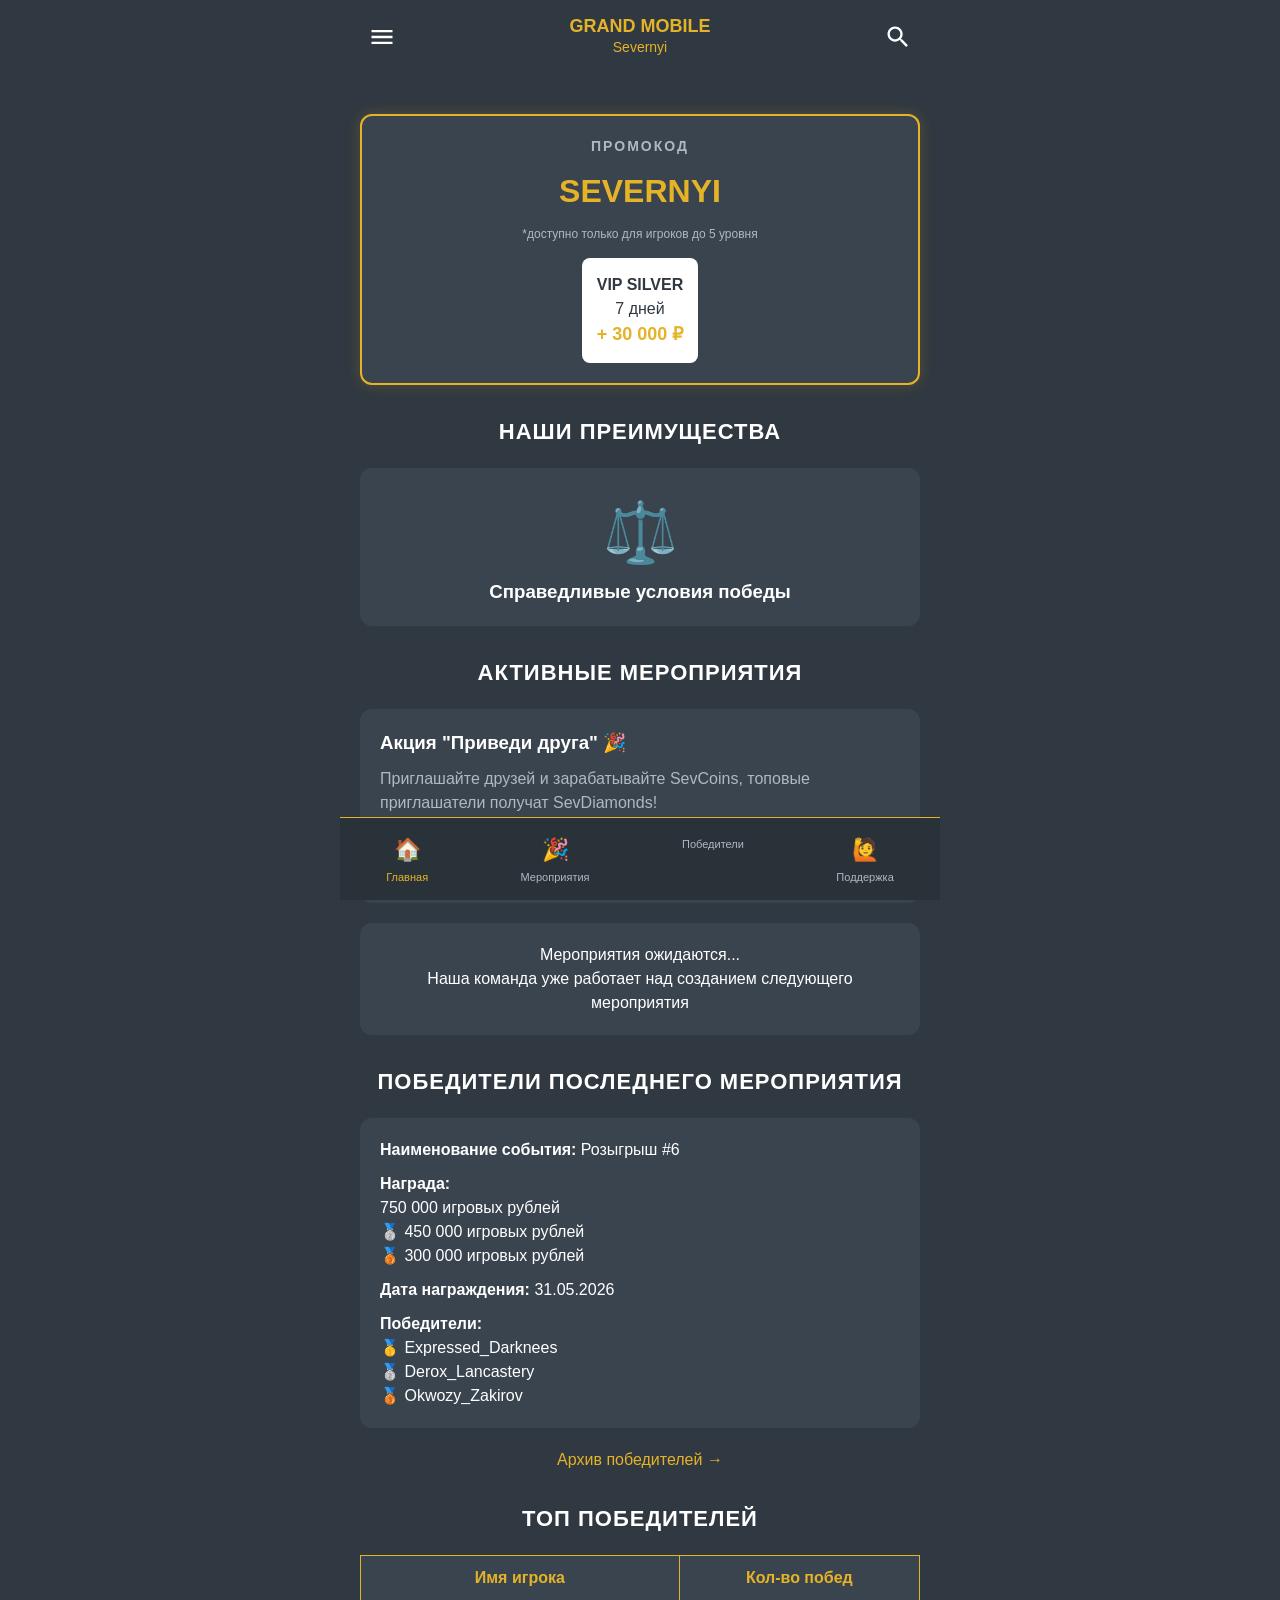
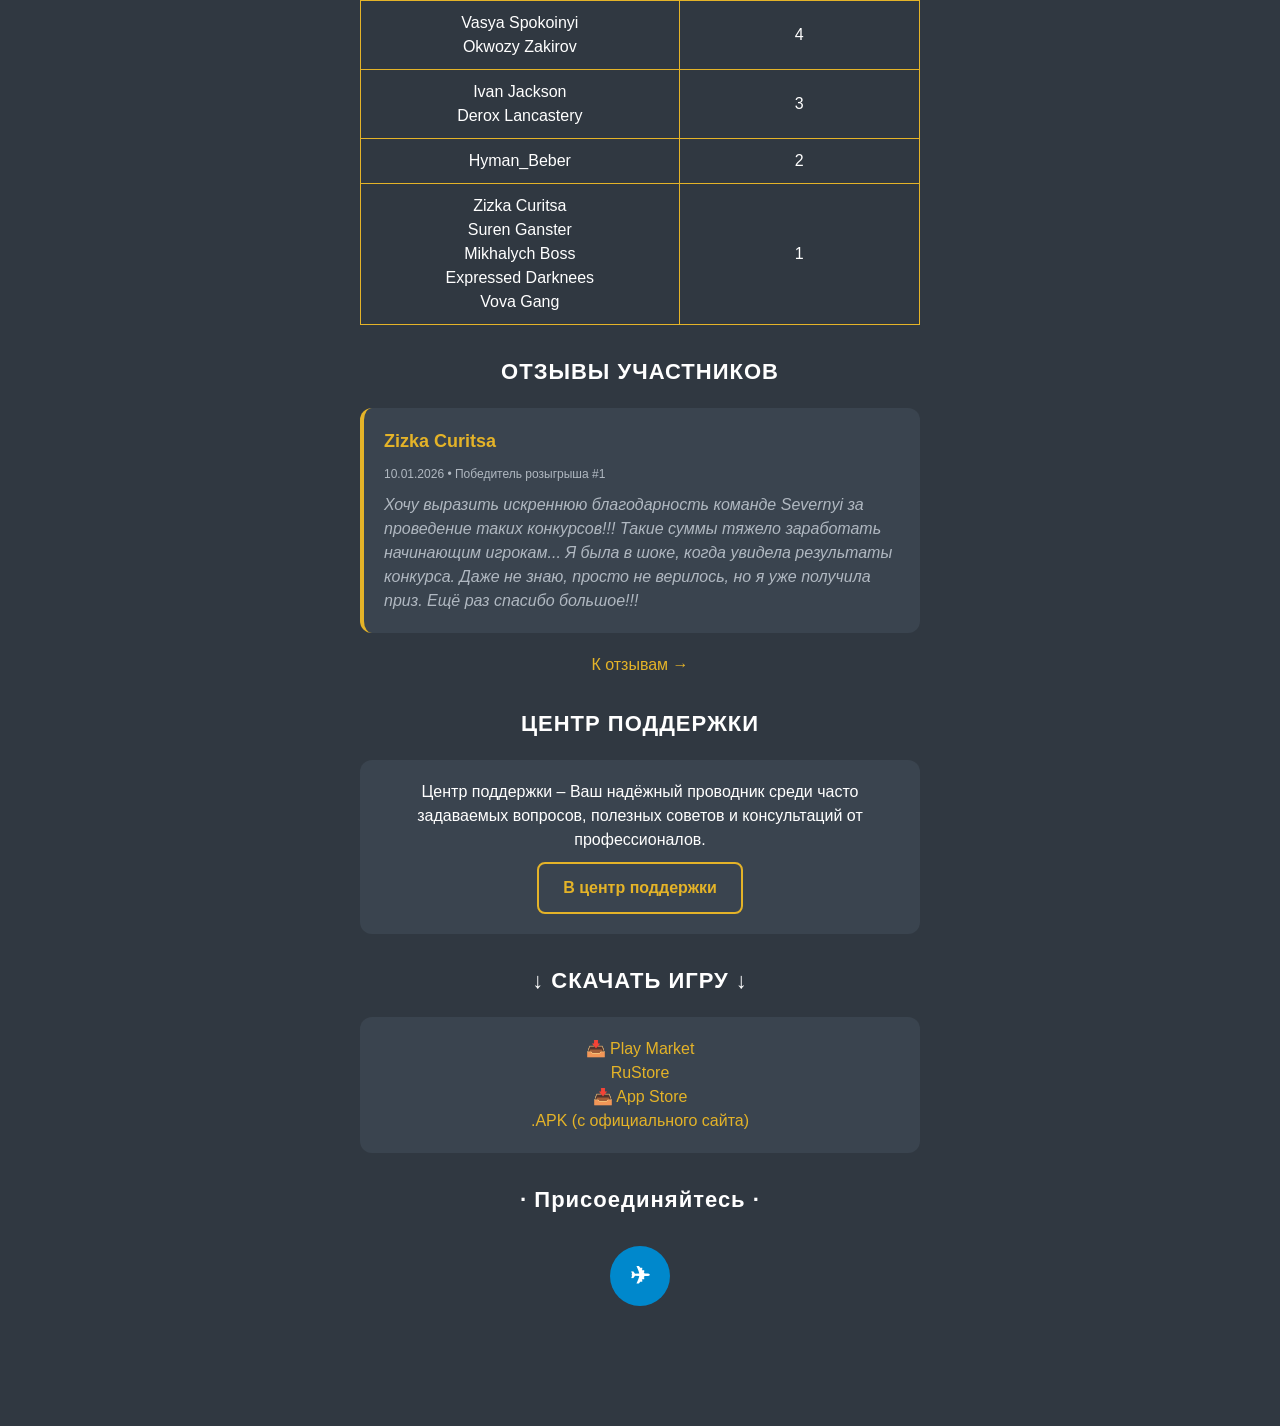
==== commit 80fc5ddd: "Update index.html" ====
--- a/index.html
+++ b/index.html
@@ -8,7 +8,6 @@
 </head>
 <body>
 
-    <!-- Шапка -->
     <header class="top-header">
         <button class="header-icon" onclick="toggleMenu()">
             <svg viewBox="0 0 24 24"><path d="M3 18h18v-2H3v2zm0-5h18v-2H3v2zm0-7v2h18V6H3z"/></svg>
@@ -22,7 +21,6 @@
         </button>
     </header>
 
-    <!-- Боковое меню -->
     <div class="menu-overlay" id="menuOverlay"></div>
     <nav class="side-menu" id="sideMenu">
         <button class="menu-close" onclick="closeMenu()">
@@ -47,51 +45,39 @@
         </ul>
     </nav>
 
-    <!-- Контент -->
     <div class="content">
-
-        <!-- Карточка промокода -->
         <div class="card card-gold-border" style="text-align: center;">
             <h2 class="gray-text" style="font-size: 14px; letter-spacing: 2px;">ПРОМОКОД</h2>
             <h1 class="gold" style="font-size: 32px; margin: 10px 0;">SEVERNYI</h1>
-            <p class="gray-text" style="font-size: 12px; margin-bottom: 15px;">
-                *доступно только для игроков до 5 уровня
-            </p>
+            <p class="gray-text" style="font-size: 12px; margin-bottom: 15px;">*доступно только для игроков до 5 уровня</p>
             <div style="background: #fff; color: #303841; padding: 15px; border-radius: 8px; display: inline-block;">
-                <strong>VIP SILVER</strong><br>
-                7 дней<br>
+                <strong>VIP SILVER</strong><br>7 дней<br>
                 <span style="color: #e4b328; font-size: 18px; font-weight: bold;">+ 30 000 ₽</span>
             </div>
         </div>
 
-        <!-- Преимущества -->
         <h2 class="page-title">НАШИ ПРЕИМУЩЕСТВА</h2>
         <div class="card" style="text-align: center;">
             <div style="font-size: 60px;">⚖️</div>
             <h3>Справедливые условия победы</h3>
         </div>
 
-        <!-- Активные мероприятия -->
         <h2 class="page-title">АКТИВНЫЕ МЕРОПРИЯТИЯ</h2>
         <div class="card" style="text-align: left;">
             <h3>Акция "Приведи друга" 🎉</h3>
-            <p class="gray-text" style="margin: 10px 0;">
-                Приглашайте друзей и зарабатывайте SevCoins, топовые приглашатели получат SevDiamonds!
-            </p>
+            <p class="gray-text" style="margin: 10px 0;">Приглашайте друзей и зарабатывайте SevCoins, топовые приглашатели получат SevDiamonds!</p>
             <a href="events.html" class="btn">Подробнее →</a>
         </div>
-
         <div class="card" style="text-align: center;">
             <p>Мероприятия ожидаются...<br>Наша команда уже работает над созданием следующего мероприятия</p>
         </div>
 
-        <!-- Победители последнего мероприятия -->
         <h2 class="page-title">ПОБЕДИТЕЛИ ПОСЛЕДНЕГО МЕРОПРИЯТИЯ</h2>
         <div class="card">
             <p><strong>Наименование события:</strong> Розыгрыш #6</p>
             <p style="margin-top: 10px;"><strong>Награда:</strong></p>
             <p> 750 000 игровых рублей</p>
-            <p> 450 000 игровых рублей</p>
+            <p>🥈 450 000 игровых рублей</p>
             <p>🥉 300 000 игровых рублей</p>
             <p style="margin-top: 10px;"><strong>Дата награждения:</strong> 31.05.2026</p>
             <p style="margin-top: 10px;"><strong>Победители:</strong></p>
@@ -99,73 +85,52 @@
             <p>🥈 Derox_Lancastery</p>
             <p>🥉 Okwozy_Zakirov</p>
         </div>
-        <p style="text-align: center;">
-            <a href="archive.html">Архив победителей →</a>
-        </p>
+        <p style="text-align: center;"><a href="archive.html">Архив победителей →</a></p>
 
-        <!-- Топ победителей -->
         <h2 class="page-title">ТОП ПОБЕДИТЕЛЕЙ</h2>
         <table>
-            <tr>
-                <th>Имя игрока</th>
-                <th>Кол-во побед</th>
-            </tr>
-            <tr>
-                <td>Vasya Spokoinyi<br>Okwozy Zakirov</td>
-                <td>4</td>
-            </tr>
-            <tr>
-                <td>Ivan Jackson<br>Derox Lancastery</td>
-                <td>3</td>
-            </tr>
-            <tr>
-                <td>Hyman_Beber</td>
-                <td>2</td>
-            </tr>
-            <tr>
-                <td>Zizka Curitsa<br>Suren Ganster<br>Mikhalych Boss<br>Expressed Darknees<br>Vova Gang</td>
-                <td>1</td>
-            </tr>
+            <tr><th>Имя игрока</th><th>Кол-во побед</th></tr>
+            <tr><td>Vasya Spokoinyi<br>Okwozy Zakirov</td><td>4</td></tr>
+            <tr><td>Ivan Jackson<br>Derox Lancastery</td><td>3</td></tr>
+            <tr><td>Hyman_Beber</td><td>2</td></tr>
+            <tr><td>Zizka Curitsa<br>Suren Ganster<br>Mikhalych Boss<br>Expressed Darknees<br>Vova Gang</td><td>1</td></tr>
         </table>
 
-        <!-- Отзывы -->
         <h2 class="page-title">ОТЗЫВЫ УЧАСТНИКОВ</h2>
         <div class="review">
             <div class="review-author">Zizka Curitsa</div>
             <p class="gray-text" style="font-size: 12px;">10.01.2026 • Победитель розыгрыша #1</p>
-            <p class="review-text" style="margin-top: 10px;">
-                Хочу выразить искреннюю благодарность команде Severnyi за проведение таких конкурсов!!! Такие суммы тяжело заработать начинающим игрокам... Я была в шоке, когда увидела результаты конкурса. Даже не знаю, просто не верилось, но я уже получила приз. Ещё раз спасибо большое!!!
-            </p>
+            <p class="review-text" style="margin-top: 10px;">Хочу выразить искреннюю благодарность команде Severnyi за проведение таких конкурсов!!! Такие суммы тяжело заработать начинающим игрокам... Я была в шоке, когда увидела результаты конкурса. Даже не знаю, просто не верилось, но я уже получила приз. Ещё раз спасибо большое!!!</p>
         </div>
-        <p style="text-align: center;">
-            <a href="reviews.html">К отзывам →</a>
-        </p>
+        <p style="text-align: center;"><a href="reviews.html">К отзывам →</a></p>
 
-        <!-- Центр поддержки -->
         <h2 class="page-title">ЦЕНТР ПОДДЕРЖКИ</h2>
         <div class="card" style="text-align: center;">
-            <p>Центр поддержки – Ваш надёжный проводник среди часто задаваемых вопросов, полезных советов и консультаций от профессионалов. Мы стремимся оперативно решать Ваши запросы и обеспечивать комфортный доступ ко всей необходимой информации.</p>
+            <p>Центр поддержки – Ваш надёжный проводник среди часто задаваемых вопросов, полезных советов и консультаций от профессионалов.</p>
             <a href="support.html" class="btn-outline">В центр поддержки</a>
         </div>
 
-        <!-- Скачать игру -->
         <h2 class="page-title">↓ СКАЧАТЬ ИГРУ ↓</h2>
         <div class="card" style="text-align: center;">
             <p><a href="#">📥 Play Market</a></p>
-            <p><a href="#">📥 RuStore</a></p>
+            <p><a href="#"> RuStore</a></p>
             <p><a href="#">📥 App Store</a></p>
-            <p><a href="#">📥 .APK (с официального сайта)</a></p>
+            <p><a href="#"> .APK (с официального сайта)</a></p>
         </div>
 
-        <!-- Присоединяйтесь -->
         <h2 class="page-title">· Присоединяйтесь ·</h2>
         <div style="text-align: center; margin-bottom: 30px;">
             <a href="#" class="btn" style="background-color: #0088cc; color: #fff; border-radius: 50%; width: 60px; height: 60px; display: inline-flex; align-items: center; justify-content: center; font-size: 24px;">✈</a>
         </div>
-
     </div>
 
+    <nav class="bottom-nav">
+        <a href="index.html" class="active"><span class="bottom-nav-icon">🏠</span><span>Главная</span></a>
+        <a href="events.html"><span class="bottom-nav-icon">🎉</span><span>Мероприятия</span></a>
+        <a href="archive.html"><span class="bottom-nav-icon"></span><span>Победители</span></a>
+        <a href="support.html"><span class="bottom-nav-icon">🙋</span><span>Поддержка</span></a>
+    </nav>
+
     <script src="script.js"></script>
-
 </body>
 </html>
--- a/styles.css
+++ b/styles.css
@@ -10,21 +10,12 @@
     font-family: 'Segoe UI', Roboto, sans-serif;
     max-width: 600px;
     margin: 0 auto;
-    padding: 0;
     line-height: 1.5;
 }
 
-h1, h2, h3 {
-    font-weight: 600;
-}
-
-.gold {
-    color: #e4b328;
-}
-
-.gray-text {
-    color: #b0b8c1;
-}
+h1, h2, h3 { font-weight: 600; }
+.gold { color: #e4b328; }
+.gray-text { color: #b0b8c1; }
 
 /* Карточки */
 .card {
@@ -33,7 +24,6 @@
     padding: 20px;
     margin: 20px 0;
 }
-
 .card-gold-border {
     border: 2px solid #e4b328;
     box-shadow: 0 0 15px rgba(228, 179, 40, 0.2);
@@ -52,7 +42,6 @@
     border: none;
     cursor: pointer;
 }
-
 .btn-outline {
     background-color: transparent;
     color: #e4b328;
@@ -65,41 +54,22 @@
     margin-top: 10px;
 }
 
-/* Заголовок страницы */
+/* Заголовки секций */
 .page-title {
     text-align: center;
-    font-size: 24px;
+    font-size: 22px;
     margin: 30px 0 20px;
     letter-spacing: 1px;
 }
 
 /* Ссылки */
-a {
-    color: #e4b328;
-    text-decoration: none;
-}
-
-a:hover {
-    text-decoration: underline;
-}
+a { color: #e4b328; text-decoration: none; }
+a:hover { text-decoration: underline; }
 
 /* Таблица */
-table {
-    width: 100%;
-    border-collapse: collapse;
-    margin: 20px 0;
-}
-
-table th, table td {
-    border: 1px solid #e4b328;
-    padding: 10px;
-    text-align: center;
-}
-
-table th {
-    background-color: #3a444f;
-    color: #e4b328;
-}
+table { width: 100%; border-collapse: collapse; margin: 20px 0; }
+table th, table td { border: 1px solid #e4b328; padding: 10px; text-align: center; }
+table th { background-color: #3a444f; color: #e4b328; }
 
 /* Отзыв */
 .review {
@@ -109,18 +79,8 @@
     margin: 20px 0;
     border-left: 4px solid #e4b328;
 }
-
-.review-author {
-    color: #e4b328;
-    font-weight: bold;
-    font-size: 18px;
-    margin-bottom: 10px;
-}
-
-.review-text {
-    font-style: italic;
-    color: #b0b8c1;
-}
+.review-author { color: #e4b328; font-weight: bold; font-size: 18px; margin-bottom: 10px; }
+.review-text { font-style: italic; color: #b0b8c1; }
 
 /* ===== ШАПКА ===== */
 .top-header {
@@ -133,169 +93,73 @@
     top: 0;
     z-index: 50;
 }
-
 .header-icon {
-    background: none;
-    border: none;
-    cursor: pointer;
-    padding: 8px;
-    display: flex;
-    align-items: center;
-    justify-content: center;
+    background: none; border: none; cursor: pointer; padding: 8px;
+    display: flex; align-items: center; justify-content: center;
 }
-
-.header-icon svg {
-    width: 28px;
-    height: 28px;
-    fill: #ffffff;
-}
-
-.header-logo {
-    text-align: center;
-    flex: 1;
-}
-
-.header-logo h1 {
-    color: #e4b328;
-    font-size: 18px;
-    margin: 0;
-    line-height: 1.2;
-}
-
-.header-logo p {
-    color: #e4b328;
-    font-size: 14px;
-    margin: 0;
-}
+.header-icon svg { width: 28px; height: 28px; fill: #ffffff; }
+.header-logo { text-align: center; flex: 1; }
+.header-logo h1 { color: #e4b328; font-size: 18px; margin: 0; line-height: 1.2; }
+.header-logo p { color: #e4b328; font-size: 14px; margin: 0; }
 
 /* ===== БОКОВОЕ МЕНЮ ===== */
 .menu-overlay {
-    position: fixed;
-    top: 0;
-    left: 0;
-    right: 0;
-    bottom: 0;
-    background: rgba(0, 0, 0, 0.5);
-    z-index: 99;
-    opacity: 0;
-    visibility: hidden;
-    transition: all 0.3s ease;
+    position: fixed; top: 0; left: 0; right: 0; bottom: 0;
+    background: rgba(0, 0, 0, 0.5); z-index: 99;
+    opacity: 0; visibility: hidden; transition: all 0.3s ease;
 }
-
-.menu-overlay.open {
-    opacity: 1;
-    visibility: visible;
-}
+.menu-overlay.open { opacity: 1; visibility: visible; }
 
 .side-menu {
-    position: fixed;
-    top: 0;
-    left: -300px;
-    width: 280px;
-    height: 100%;
-    background-color: #303841;
-    z-index: 100;
-    transition: left 0.3s ease;
-    overflow-y: auto;
-    padding: 20px 0;
+    position: fixed; top: 0; left: -300px; width: 280px; height: 100%;
+    background-color: #303841; z-index: 100; transition: left 0.3s ease;
+    overflow-y: auto; padding: 20px 0;
 }
-
-.side-menu.open {
-    left: 0;
-}
+.side-menu.open { left: 0; }
 
 .menu-close {
-    position: absolute;
-    top: 15px;
-    right: 15px;
-    background: none;
-    border: none;
-    cursor: pointer;
-    padding: 8px;
+    position: absolute; top: 15px; right: 15px;
+    background: none; border: none; cursor: pointer; padding: 8px;
 }
+.menu-close svg { width: 24px; height: 24px; fill: #ffffff; }
 
-.menu-close svg {
-    width: 24px;
-    height: 24px;
-    fill: #ffffff;
+.menu-list { list-style: none; padding: 0; margin: 60px 0 0 0; }
+.menu-list li { border-bottom: 1px solid #3a444f; }
+.menu-list a, .menu-list button {
+    display: flex; align-items: center; padding: 16px 20px;
+    color: #ffffff; text-decoration: none; font-size: 16px;
+    transition: background 0.2s; width: 100%; background: none;
+    border: none; cursor: pointer; text-align: left; font-family: inherit;
 }
+.menu-list a:hover, .menu-list button:hover { background-color: #3a444f; text-decoration: none; }
+.menu-list a.active { color: #e4b328; background-color: #3a444f; }
+.menu-icon { margin-right: 12px; font-size: 20px; width: 24px; text-align: center; }
 
-.menu-list {
-    list-style: none;
-    padding: 0;
-    margin: 60px 0 0 0;
-}
-
-.menu-list li {
-    border-bottom: 1px solid #3a444f;
-}
-
-.menu-list a, .menu-list button {
-    display: flex;
-    align-items: center;
-    padding: 16px 20px;
-    color: #ffffff;
-    text-decoration: none;
-    font-size: 16px;
-    transition: background 0.2s;
-    width: 100%;
-    background: none;
-    border: none;
-    cursor: pointer;
-    text-align: left;
-    font-family: inherit;
-}
-
-.menu-list a:hover, .menu-list button:hover {
-    background-color: #3a444f;
-}
-
-.menu-list a.active {
-    color: #e4b328;
-    background-color: #3a444f;
-}
-
-.menu-icon {
-    margin-right: 12px;
-    font-size: 20px;
-    width: 24px;
-    text-align: center;
-}
-
-/* Подменю мероприятий */
 .submenu {
-    max-height: 0;
-    overflow: hidden;
-    transition: max-height 0.3s ease;
+    max-height: 0; overflow: hidden; transition: max-height 0.3s ease;
     background-color: #2a3239;
 }
+.submenu.open { max-height: 200px; }
+.submenu a { padding-left: 56px; font-size: 14px; color: #b0b8c1; }
+.submenu a::before { content: '🎁'; margin-right: 8px; }
+.arrow-icon { margin-left: auto; transition: transform 0.3s ease; font-size: 12px; }
+.arrow-icon.rotated { transform: rotate(180deg); }
 
-.submenu.open {
-    max-height: 200px;
+/* ===== НИЖНЯЯ НАВИГАЦИЯ (КАК В ПРИЛОЖЕНИИ) ===== */
+.bottom-nav {
+    position: fixed; bottom: 0; left: 0; right: 0;
+    background-color: #2a3239; border-top: 1px solid #e4b328;
+    display: flex; justify-content: space-around;
+    padding: 10px 0; max-width: 600px; margin: 0 auto; z-index: 100;
 }
+.bottom-nav a {
+    display: flex; flex-direction: column; align-items: center;
+    text-decoration: none; color: #b0b8c1; font-size: 11px;
+    padding: 5px 10px; transition: color 0.2s;
+}
+.bottom-nav a:hover { color: #e4b328; text-decoration: none; }
+.bottom-nav a.active { color: #e4b328; }
+.bottom-nav-icon { font-size: 22px; margin-bottom: 3px; }
 
-.submenu a {
-    padding-left: 56px;
-    font-size: 14px;
-    color: #b0b8c1;
-}
-
-.submenu a::before {
-    content: '🎁';
-    margin-right: 8px;
-}
-
-.arrow-icon {
-    margin-left: auto;
-    transition: transform 0.3s ease;
-    font-size: 12px;
-}
-
-.arrow-icon.rotated {
-    transform: rotate(180deg);
-}
-
-/* Контент */
-.content {
-    padding: 20px;
-    }
+/* Отступ для контента, чтобы нижняя панель не перекрывала текст */
+.content { padding: 20px 20px 90px 20px; }
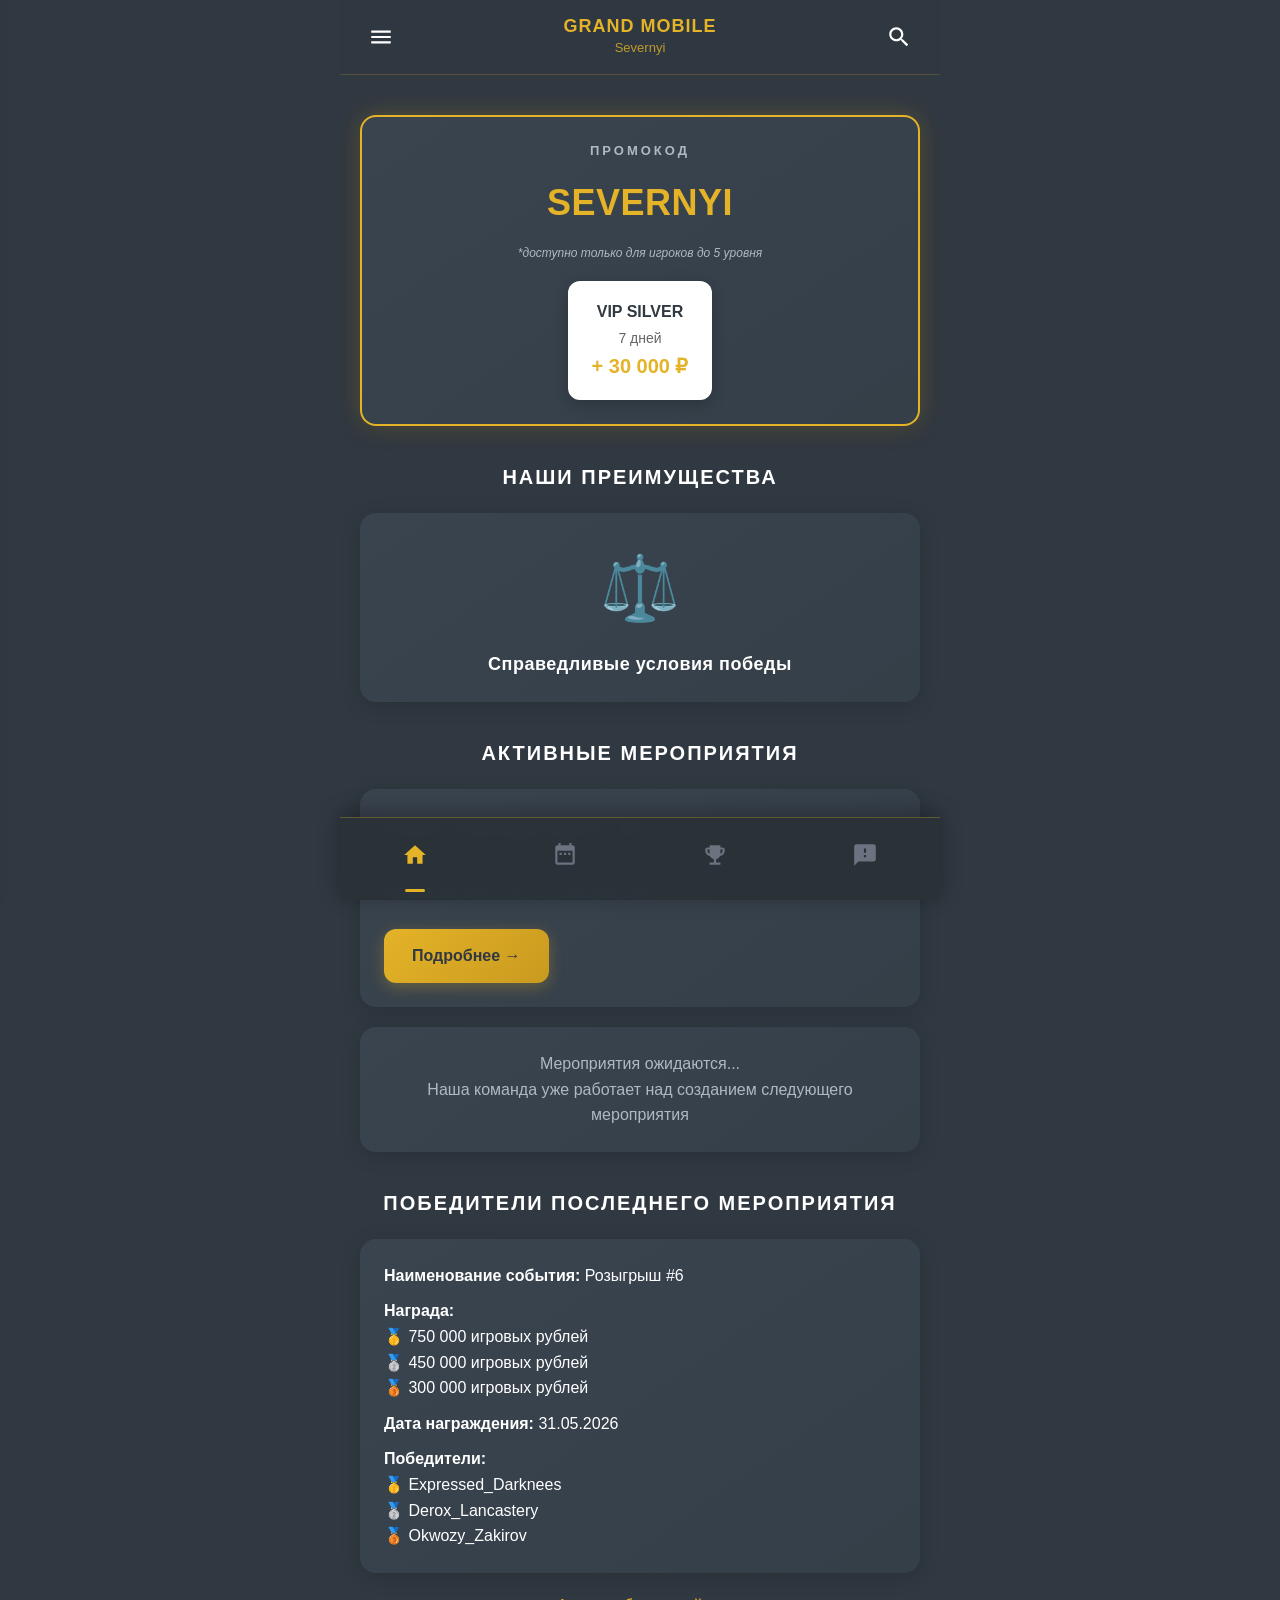
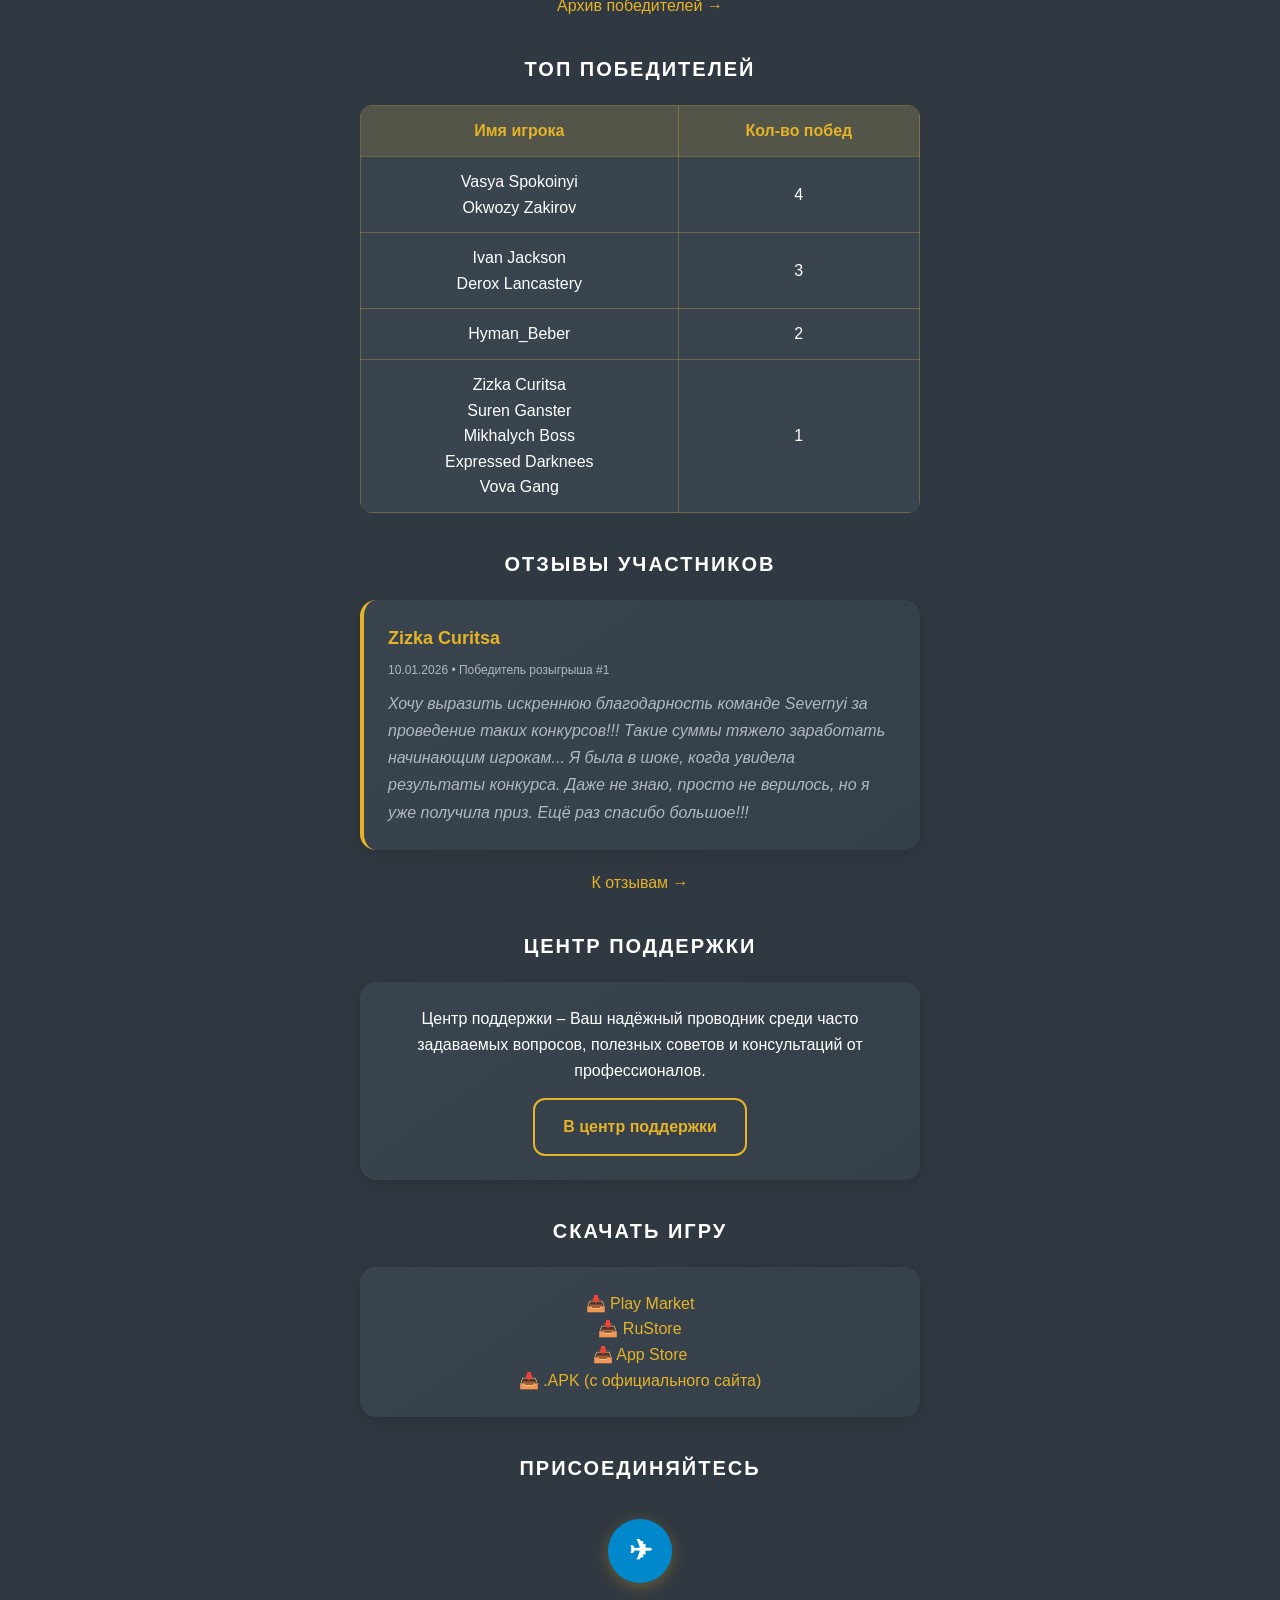
==== commit a6ce3ea8: "Update index.html" ====
--- a/index.html
+++ b/index.html
@@ -46,48 +46,49 @@
     </nav>
 
     <div class="content">
-        <div class="card card-gold-border" style="text-align: center;">
-            <h2 class="gray-text" style="font-size: 14px; letter-spacing: 2px;">ПРОМОКОД</h2>
-            <h1 class="gold" style="font-size: 32px; margin: 10px 0;">SEVERNYI</h1>
-            <p class="gray-text" style="font-size: 12px; margin-bottom: 15px;">*доступно только для игроков до 5 уровня</p>
-            <div style="background: #fff; color: #303841; padding: 15px; border-radius: 8px; display: inline-block;">
-                <strong>VIP SILVER</strong><br>7 дней<br>
-                <span style="color: #e4b328; font-size: 18px; font-weight: bold;">+ 30 000 ₽</span>
+        <div class="card card-gold-border text-center">
+            <h2 class="gray-text" style="font-size: 13px; letter-spacing: 3px;">ПРОМОКОД</h2>
+            <h1 class="gold" style="font-size: 36px; margin: 12px 0; font-weight: 800;">SEVERNYI</h1>
+            <p class="gray-text" style="font-size: 12px; margin-bottom: 18px; font-style: italic;">*доступно только для игроков до 5 уровня</p>
+            <div style="background: #fff; color: #303841; padding: 18px 24px; border-radius: 12px; display: inline-block; box-shadow: 0 4px 15px rgba(0,0,0,0.2);">
+                <strong style="font-size: 16px;">VIP SILVER</strong><br>
+                <span style="color: #666; font-size: 14px;">7 дней</span><br>
+                <span style="color: #e4b328; font-size: 20px; font-weight: 800;">+ 30 000 ₽</span>
             </div>
         </div>
 
-        <h2 class="page-title">НАШИ ПРЕИМУЩЕСТВА</h2>
-        <div class="card" style="text-align: center;">
-            <div style="font-size: 60px;">⚖️</div>
-            <h3>Справедливые условия победы</h3>
+        <h2 class="page-title">Наши преимущества</h2>
+        <div class="card text-center">
+            <div style="font-size: 64px; margin-bottom: 10px;">⚖️</div>
+            <h3 style="font-size: 18px;">Справедливые условия победы</h3>
         </div>
 
-        <h2 class="page-title">АКТИВНЫЕ МЕРОПРИЯТИЯ</h2>
-        <div class="card" style="text-align: left;">
-            <h3>Акция "Приведи друга" 🎉</h3>
+        <h2 class="page-title">Активные мероприятия</h2>
+        <div class="card">
+            <h3 style="color: #e4b328; margin-bottom: 10px;">Акция "Приведи друга" 🎉</h3>
             <p class="gray-text" style="margin: 10px 0;">Приглашайте друзей и зарабатывайте SevCoins, топовые приглашатели получат SevDiamonds!</p>
             <a href="events.html" class="btn">Подробнее →</a>
         </div>
-        <div class="card" style="text-align: center;">
-            <p>Мероприятия ожидаются...<br>Наша команда уже работает над созданием следующего мероприятия</p>
+        <div class="card text-center">
+            <p class="gray-text">Мероприятия ожидаются...<br>Наша команда уже работает над созданием следующего мероприятия</p>
         </div>
 
-        <h2 class="page-title">ПОБЕДИТЕЛИ ПОСЛЕДНЕГО МЕРОПРИЯТИЯ</h2>
+        <h2 class="page-title">Победители последнего мероприятия</h2>
         <div class="card">
             <p><strong>Наименование события:</strong> Розыгрыш #6</p>
-            <p style="margin-top: 10px;"><strong>Награда:</strong></p>
-            <p> 750 000 игровых рублей</p>
+            <p class="mt-10"><strong>Награда:</strong></p>
+            <p>🥇 750 000 игровых рублей</p>
             <p>🥈 450 000 игровых рублей</p>
             <p>🥉 300 000 игровых рублей</p>
-            <p style="margin-top: 10px;"><strong>Дата награждения:</strong> 31.05.2026</p>
-            <p style="margin-top: 10px;"><strong>Победители:</strong></p>
+            <p class="mt-10"><strong>Дата награждения:</strong> 31.05.2026</p>
+            <p class="mt-10"><strong>Победители:</strong></p>
             <p>🥇 Expressed_Darknees</p>
             <p>🥈 Derox_Lancastery</p>
             <p>🥉 Okwozy_Zakirov</p>
         </div>
-        <p style="text-align: center;"><a href="archive.html">Архив победителей →</a></p>
+        <p class="text-center"><a href="archive.html">Архив победителей →</a></p>
 
-        <h2 class="page-title">ТОП ПОБЕДИТЕЛЕЙ</h2>
+        <h2 class="page-title">Топ победителей</h2>
         <table>
             <tr><th>Имя игрока</th><th>Кол-во побед</th></tr>
             <tr><td>Vasya Spokoinyi<br>Okwozy Zakirov</td><td>4</td></tr>
@@ -96,39 +97,55 @@
             <tr><td>Zizka Curitsa<br>Suren Ganster<br>Mikhalych Boss<br>Expressed Darknees<br>Vova Gang</td><td>1</td></tr>
         </table>
 
-        <h2 class="page-title">ОТЗЫВЫ УЧАСТНИКОВ</h2>
+        <h2 class="page-title">Отзывы участников</h2>
         <div class="review">
             <div class="review-author">Zizka Curitsa</div>
             <p class="gray-text" style="font-size: 12px;">10.01.2026 • Победитель розыгрыша #1</p>
-            <p class="review-text" style="margin-top: 10px;">Хочу выразить искреннюю благодарность команде Severnyi за проведение таких конкурсов!!! Такие суммы тяжело заработать начинающим игрокам... Я была в шоке, когда увидела результаты конкурса. Даже не знаю, просто не верилось, но я уже получила приз. Ещё раз спасибо большое!!!</p>
+            <p class="review-text mt-10">Хочу выразить искреннюю благодарность команде Severnyi за проведение таких конкурсов!!! Такие суммы тяжело заработать начинающим игрокам... Я была в шоке, когда увидела результаты конкурса. Даже не знаю, просто не верилось, но я уже получила приз. Ещё раз спасибо большое!!!</p>
         </div>
-        <p style="text-align: center;"><a href="reviews.html">К отзывам →</a></p>
+        <p class="text-center"><a href="reviews.html">К отзывам →</a></p>
 
-        <h2 class="page-title">ЦЕНТР ПОДДЕРЖКИ</h2>
-        <div class="card" style="text-align: center;">
+        <h2 class="page-title">Центр поддержки</h2>
+        <div class="card text-center">
             <p>Центр поддержки – Ваш надёжный проводник среди часто задаваемых вопросов, полезных советов и консультаций от профессионалов.</p>
             <a href="support.html" class="btn-outline">В центр поддержки</a>
         </div>
 
-        <h2 class="page-title">↓ СКАЧАТЬ ИГРУ ↓</h2>
-        <div class="card" style="text-align: center;">
+        <h2 class="page-title">Скачать игру</h2>
+        <div class="card text-center">
             <p><a href="#">📥 Play Market</a></p>
-            <p><a href="#"> RuStore</a></p>
+            <p><a href="#">📥 RuStore</a></p>
             <p><a href="#">📥 App Store</a></p>
-            <p><a href="#"> .APK (с официального сайта)</a></p>
+            <p><a href="#">📥 .APK (с официального сайта)</a></p>
         </div>
 
-        <h2 class="page-title">· Присоединяйтесь ·</h2>
-        <div style="text-align: center; margin-bottom: 30px;">
-            <a href="#" class="btn" style="background-color: #0088cc; color: #fff; border-radius: 50%; width: 60px; height: 60px; display: inline-flex; align-items: center; justify-content: center; font-size: 24px;">✈</a>
+        <h2 class="page-title">Присоединяйтесь</h2>
+        <div class="text-center" style="margin-bottom: 30px;">
+            <a href="#" class="btn" style="background: #0088cc; color: #fff; border-radius: 50%; width: 64px; height: 64px; display: inline-flex; align-items: center; justify-content: center; font-size: 28px; padding: 0;">✈</a>
         </div>
     </div>
 
     <nav class="bottom-nav">
-        <a href="index.html" class="active"><span class="bottom-nav-icon">🏠</span><span>Главная</span></a>
-        <a href="events.html"><span class="bottom-nav-icon">🎉</span><span>Мероприятия</span></a>
-        <a href="archive.html"><span class="bottom-nav-icon"></span><span>Победители</span></a>
-        <a href="support.html"><span class="bottom-nav-icon">🙋</span><span>Поддержка</span></a>
+        <a href="index.html" class="active" title="Главная">
+            <span class="bottom-nav-icon">
+                <svg viewBox="0 0 24 24"><path d="M10 20v-6h4v6h5v-8h3L12 3 2 12h3v8z"/></svg>
+            </span>
+        </a>
+        <a href="events.html" title="Мероприятия">
+            <span class="bottom-nav-icon">
+                <svg viewBox="0 0 24 24"><path d="M19 3h-1V1h-2v2H8V1H6v2H5c-1.11 0-1.99.9-1.99 2L3 19c0 1.1.89 2 2 2h14c1.1 0 2-.9 2-2V5c0-1.1-.9-2-2-2zm0 16H5V8h14v11zM9 10H7v2h2v-2zm4 0h-2v2h2v-2zm4 0h-2v2h2v-2z"/></svg>
+            </span>
+        </a>
+        <a href="archive.html" title="Победители">
+            <span class="bottom-nav-icon">
+                <svg viewBox="0 0 24 24"><path d="M19 5h-2V3H7v2H5c-1.1 0-2 .9-2 2v1c0 2.55 1.92 4.63 4.39 4.94.63 1.5 1.98 2.63 3.61 2.96V19H7v2h10v-2h-4v-3.1c1.63-.33 2.98-1.46 3.61-2.96C19.08 12.63 21 10.55 21 8V7c0-1.1-.9-2-2-2zM5 8V7h2v3.82C5.84 10.4 5 9.3 5 8zm14 0c0 1.3-.84 2.4-2 2.82V7h2v1z"/></svg>
+            </span>
+        </a>
+        <a href="support.html" title="Поддержка">
+            <span class="bottom-nav-icon">
+                <svg viewBox="0 0 24 24"><path d="M20 2H4c-1.1 0-1.99.9-1.99 2L2 22l4-4h14c1.1 0 2-.9 2-2V4c0-1.1-.9-2-2-2zm-7 12h-2v-2h2v2zm0-4h-2V6h2v4z"/></svg>
+            </span>
+        </a>
     </nav>
 
     <script src="script.js"></script>
--- a/styles.css
+++ b/styles.css
@@ -7,159 +7,252 @@
 body {
     background-color: #303841;
     color: #ffffff;
-    font-family: 'Segoe UI', Roboto, sans-serif;
+    font-family: -apple-system, BlinkMacSystemFont, 'Segoe UI', Roboto, sans-serif;
     max-width: 600px;
     margin: 0 auto;
-    line-height: 1.5;
-}
-
-h1, h2, h3 { font-weight: 600; }
+    line-height: 1.6;
+    -webkit-font-smoothing: antialiased;
+}
+
+h1, h2, h3 { font-weight: 600; letter-spacing: 0.5px; }
 .gold { color: #e4b328; }
 .gray-text { color: #b0b8c1; }
 
-/* Карточки */
+/* ===== КАРТОЧКИ ===== */
 .card {
-    background-color: #3a444f;
-    border-radius: 12px;
-    padding: 20px;
+    background: linear-gradient(145deg, #3a444f, #353f48);
+    border-radius: 16px;
+    padding: 24px;
     margin: 20px 0;
-}
+    box-shadow: 0 4px 20px rgba(0, 0, 0, 0.15);
+    transition: transform 0.2s ease;
+}
+.card:hover { transform: translateY(-2px); }
+
 .card-gold-border {
     border: 2px solid #e4b328;
-    box-shadow: 0 0 15px rgba(228, 179, 40, 0.2);
-}
-
-/* Кнопки */
+    box-shadow: 0 0 25px rgba(228, 179, 40, 0.25), 0 4px 20px rgba(0, 0, 0, 0.15);
+}
+
+/* ===== КНОПКИ ===== */
 .btn {
-    background-color: #e4b328;
+    background: linear-gradient(135deg, #e4b328, #c99a1f);
     color: #303841;
-    padding: 12px 24px;
-    border-radius: 8px;
+    padding: 14px 28px;
+    border-radius: 12px;
     text-decoration: none;
     display: inline-block;
-    font-weight: bold;
-    margin-top: 10px;
+    font-weight: 700;
+    margin-top: 15px;
     border: none;
     cursor: pointer;
-}
+    transition: all 0.2s ease;
+    box-shadow: 0 4px 15px rgba(228, 179, 40, 0.3);
+}
+.btn:hover {
+    transform: translateY(-2px);
+    box-shadow: 0 6px 20px rgba(228, 179, 40, 0.4);
+    text-decoration: none;
+    color: #303841;
+}
+
 .btn-outline {
-    background-color: transparent;
+    background: transparent;
     color: #e4b328;
     border: 2px solid #e4b328;
-    padding: 12px 24px;
-    border-radius: 8px;
+    padding: 14px 28px;
+    border-radius: 12px;
     text-decoration: none;
     display: inline-block;
-    font-weight: bold;
-    margin-top: 10px;
-}
-
-/* Заголовки секций */
+    font-weight: 700;
+    margin-top: 15px;
+    transition: all 0.2s ease;
+}
+.btn-outline:hover {
+    background: #e4b328;
+    color: #303841;
+    text-decoration: none;
+}
+
+/* ===== ЗАГОЛОВКИ СЕКЦИЙ ===== */
 .page-title {
     text-align: center;
-    font-size: 22px;
-    margin: 30px 0 20px;
-    letter-spacing: 1px;
-}
-
-/* Ссылки */
-a { color: #e4b328; text-decoration: none; }
-a:hover { text-decoration: underline; }
-
-/* Таблица */
-table { width: 100%; border-collapse: collapse; margin: 20px 0; }
-table th, table td { border: 1px solid #e4b328; padding: 10px; text-align: center; }
-table th { background-color: #3a444f; color: #e4b328; }
-
-/* Отзыв */
+    font-size: 20px;
+    font-weight: 700;
+    margin: 35px 0 20px;
+    letter-spacing: 2px;
+    text-transform: uppercase;
+    color: #ffffff;
+}
+
+/* ===== ССЫЛКИ ===== */
+a { color: #e4b328; text-decoration: none; transition: color 0.2s; }
+a:hover { color: #f5c842; text-decoration: none; }
+
+/* ===== ТАБЛИЦА ===== */
+table { width: 100%; border-collapse: collapse; margin: 20px 0; background: #3a444f; border-radius: 12px; overflow: hidden; }
+table th, table td { border: 1px solid rgba(228, 179, 40, 0.3); padding: 12px; text-align: center; }
+table th { background: rgba(228, 179, 40, 0.15); color: #e4b328; font-weight: 600; }
+
+/* ===== ОТЗЫВ ===== */
 .review {
-    background-color: #3a444f;
-    border-radius: 12px;
-    padding: 20px;
+    background: linear-gradient(145deg, #3a444f, #353f48);
+    border-radius: 16px;
+    padding: 24px;
     margin: 20px 0;
     border-left: 4px solid #e4b328;
-}
-.review-author { color: #e4b328; font-weight: bold; font-size: 18px; margin-bottom: 10px; }
-.review-text { font-style: italic; color: #b0b8c1; }
+    box-shadow: 0 4px 20px rgba(0, 0, 0, 0.15);
+}
+.review-author { color: #e4b328; font-weight: 700; font-size: 18px; margin-bottom: 8px; }
+.review-text { font-style: italic; color: #b0b8c1; line-height: 1.7; }
 
 /* ===== ШАПКА ===== */
 .top-header {
     display: flex;
     justify-content: space-between;
     align-items: center;
-    padding: 15px 20px;
-    background-color: #303841;
+    padding: 16px 20px;
+    background: rgba(48, 56, 65, 0.95);
+    backdrop-filter: blur(10px);
     position: sticky;
     top: 0;
     z-index: 50;
+    border-bottom: 1px solid rgba(228, 179, 40, 0.2);
 }
 .header-icon {
     background: none; border: none; cursor: pointer; padding: 8px;
     display: flex; align-items: center; justify-content: center;
-}
-.header-icon svg { width: 28px; height: 28px; fill: #ffffff; }
+    border-radius: 8px; transition: background 0.2s;
+}
+.header-icon:hover { background: rgba(255, 255, 255, 0.1); }
+.header-icon svg { width: 26px; height: 26px; fill: #ffffff; }
 .header-logo { text-align: center; flex: 1; }
-.header-logo h1 { color: #e4b328; font-size: 18px; margin: 0; line-height: 1.2; }
-.header-logo p { color: #e4b328; font-size: 14px; margin: 0; }
+.header-logo h1 { color: #e4b328; font-size: 18px; margin: 0; line-height: 1.2; font-weight: 700; letter-spacing: 1px; }
+.header-logo p { color: #e4b328; font-size: 13px; margin: 0; opacity: 0.8; }
 
 /* ===== БОКОВОЕ МЕНЮ ===== */
 .menu-overlay {
     position: fixed; top: 0; left: 0; right: 0; bottom: 0;
-    background: rgba(0, 0, 0, 0.5); z-index: 99;
-    opacity: 0; visibility: hidden; transition: all 0.3s ease;
+    background: rgba(0, 0, 0, 0.6); backdrop-filter: blur(4px);
+    z-index: 99; opacity: 0; visibility: hidden; transition: all 0.3s ease;
 }
 .menu-overlay.open { opacity: 1; visibility: visible; }
 
 .side-menu {
     position: fixed; top: 0; left: -300px; width: 280px; height: 100%;
-    background-color: #303841; z-index: 100; transition: left 0.3s ease;
+    background: linear-gradient(180deg, #303841, #2a3239);
+    z-index: 100; transition: left 0.3s ease;
     overflow-y: auto; padding: 20px 0;
+    box-shadow: 4px 0 20px rgba(0, 0, 0, 0.3);
 }
 .side-menu.open { left: 0; }
 
 .menu-close {
     position: absolute; top: 15px; right: 15px;
     background: none; border: none; cursor: pointer; padding: 8px;
-}
+    border-radius: 8px; transition: background 0.2s;
+}
+.menu-close:hover { background: rgba(255, 255, 255, 0.1); }
 .menu-close svg { width: 24px; height: 24px; fill: #ffffff; }
 
 .menu-list { list-style: none; padding: 0; margin: 60px 0 0 0; }
-.menu-list li { border-bottom: 1px solid #3a444f; }
+.menu-list li { border-bottom: 1px solid rgba(255, 255, 255, 0.05); }
 .menu-list a, .menu-list button {
     display: flex; align-items: center; padding: 16px 20px;
-    color: #ffffff; text-decoration: none; font-size: 16px;
-    transition: background 0.2s; width: 100%; background: none;
+    color: #ffffff; text-decoration: none; font-size: 15px;
+    transition: all 0.2s; width: 100%; background: none;
     border: none; cursor: pointer; text-align: left; font-family: inherit;
 }
-.menu-list a:hover, .menu-list button:hover { background-color: #3a444f; text-decoration: none; }
-.menu-list a.active { color: #e4b328; background-color: #3a444f; }
-.menu-icon { margin-right: 12px; font-size: 20px; width: 24px; text-align: center; }
+.menu-list a:hover, .menu-list button:hover {
+    background: rgba(228, 179, 40, 0.1);
+    color: #e4b328;
+    text-decoration: none;
+}
+.menu-list a.active {
+    color: #e4b328;
+    background: rgba(228, 179, 40, 0.1);
+    border-left: 3px solid #e4b328;
+}
+.menu-icon { margin-right: 14px; font-size: 20px; width: 24px; text-align: center; }
 
 .submenu {
     max-height: 0; overflow: hidden; transition: max-height 0.3s ease;
-    background-color: #2a3239;
+    background: rgba(0, 0, 0, 0.2);
 }
 .submenu.open { max-height: 200px; }
-.submenu a { padding-left: 56px; font-size: 14px; color: #b0b8c1; }
-.submenu a::before { content: '🎁'; margin-right: 8px; }
-.arrow-icon { margin-left: auto; transition: transform 0.3s ease; font-size: 12px; }
+.submenu a { padding-left: 58px; font-size: 14px; color: #b0b8c1; }
+.submenu a::before { content: '•'; margin-right: 10px; color: #e4b328; }
+.arrow-icon { margin-left: auto; transition: transform 0.3s ease; font-size: 12px; color: #b0b8c1; }
 .arrow-icon.rotated { transform: rotate(180deg); }
 
-/* ===== НИЖНЯЯ НАВИГАЦИЯ (КАК В ПРИЛОЖЕНИИ) ===== */
+/* ===== НИЖНЯЯ НАВИГАЦИЯ (СОВРЕМЕННАЯ, БЕЗ ТЕКСТА) ===== */
 .bottom-nav {
-    position: fixed; bottom: 0; left: 0; right: 0;
-    background-color: #2a3239; border-top: 1px solid #e4b328;
-    display: flex; justify-content: space-around;
-    padding: 10px 0; max-width: 600px; margin: 0 auto; z-index: 100;
-}
+    position: fixed;
+    bottom: 0;
+    left: 50%;
+    transform: translateX(-50%);
+    width: 100%;
+    max-width: 600px;
+    background: rgba(42, 50, 57, 0.98);
+    backdrop-filter: blur(10px);
+    border-top: 1px solid rgba(228, 179, 40, 0.3);
+    display: flex;
+    justify-content: space-around;
+    padding: 12px 0 20px 0;
+    z-index: 100;
+    box-shadow: 0 -4px 20px rgba(0, 0, 0, 0.3);
+}
+
 .bottom-nav a {
-    display: flex; flex-direction: column; align-items: center;
-    text-decoration: none; color: #b0b8c1; font-size: 11px;
-    padding: 5px 10px; transition: color 0.2s;
-}
-.bottom-nav a:hover { color: #e4b328; text-decoration: none; }
-.bottom-nav a.active { color: #e4b328; }
-.bottom-nav-icon { font-size: 22px; margin-bottom: 3px; }
-
-/* Отступ для контента, чтобы нижняя панель не перекрывала текст */
-.content { padding: 20px 20px 90px 20px; }
+    display: flex;
+    align-items: center;
+    justify-content: center;
+    width: 50px;
+    height: 50px;
+    text-decoration: none;
+    color: #6b7280;
+    transition: all 0.3s ease;
+    border-radius: 12px;
+    position: relative;
+}
+
+.bottom-nav a:hover {
+    color: #e4b328;
+    background: rgba(228, 179, 40, 0.1);
+    text-decoration: none;
+}
+
+.bottom-nav a.active {
+    color: #e4b328;
+}
+
+.bottom-nav a.active::after {
+    content: '';
+    position: absolute;
+    bottom: -12px;
+    left: 50%;
+    transform: translateX(-50%);
+    width: 20px;
+    height: 3px;
+    background: #e4b328;
+    border-radius: 2px;
+}
+
+.bottom-nav-icon {
+    width: 26px;
+    height: 26px;
+}
+
+.bottom-nav-icon svg {
+    width: 100%;
+    height: 100%;
+    fill: currentColor;
+}
+
+/* ===== КОНТЕНТ ===== */
+.content { padding: 20px 20px 100px 20px; }
+
+/* ===== УТИЛИТЫ ===== */
+.text-center { text-align: center; }
+.mt-10 { margin-top: 10px; }
+.mt-20 { margin-top: 20px; }
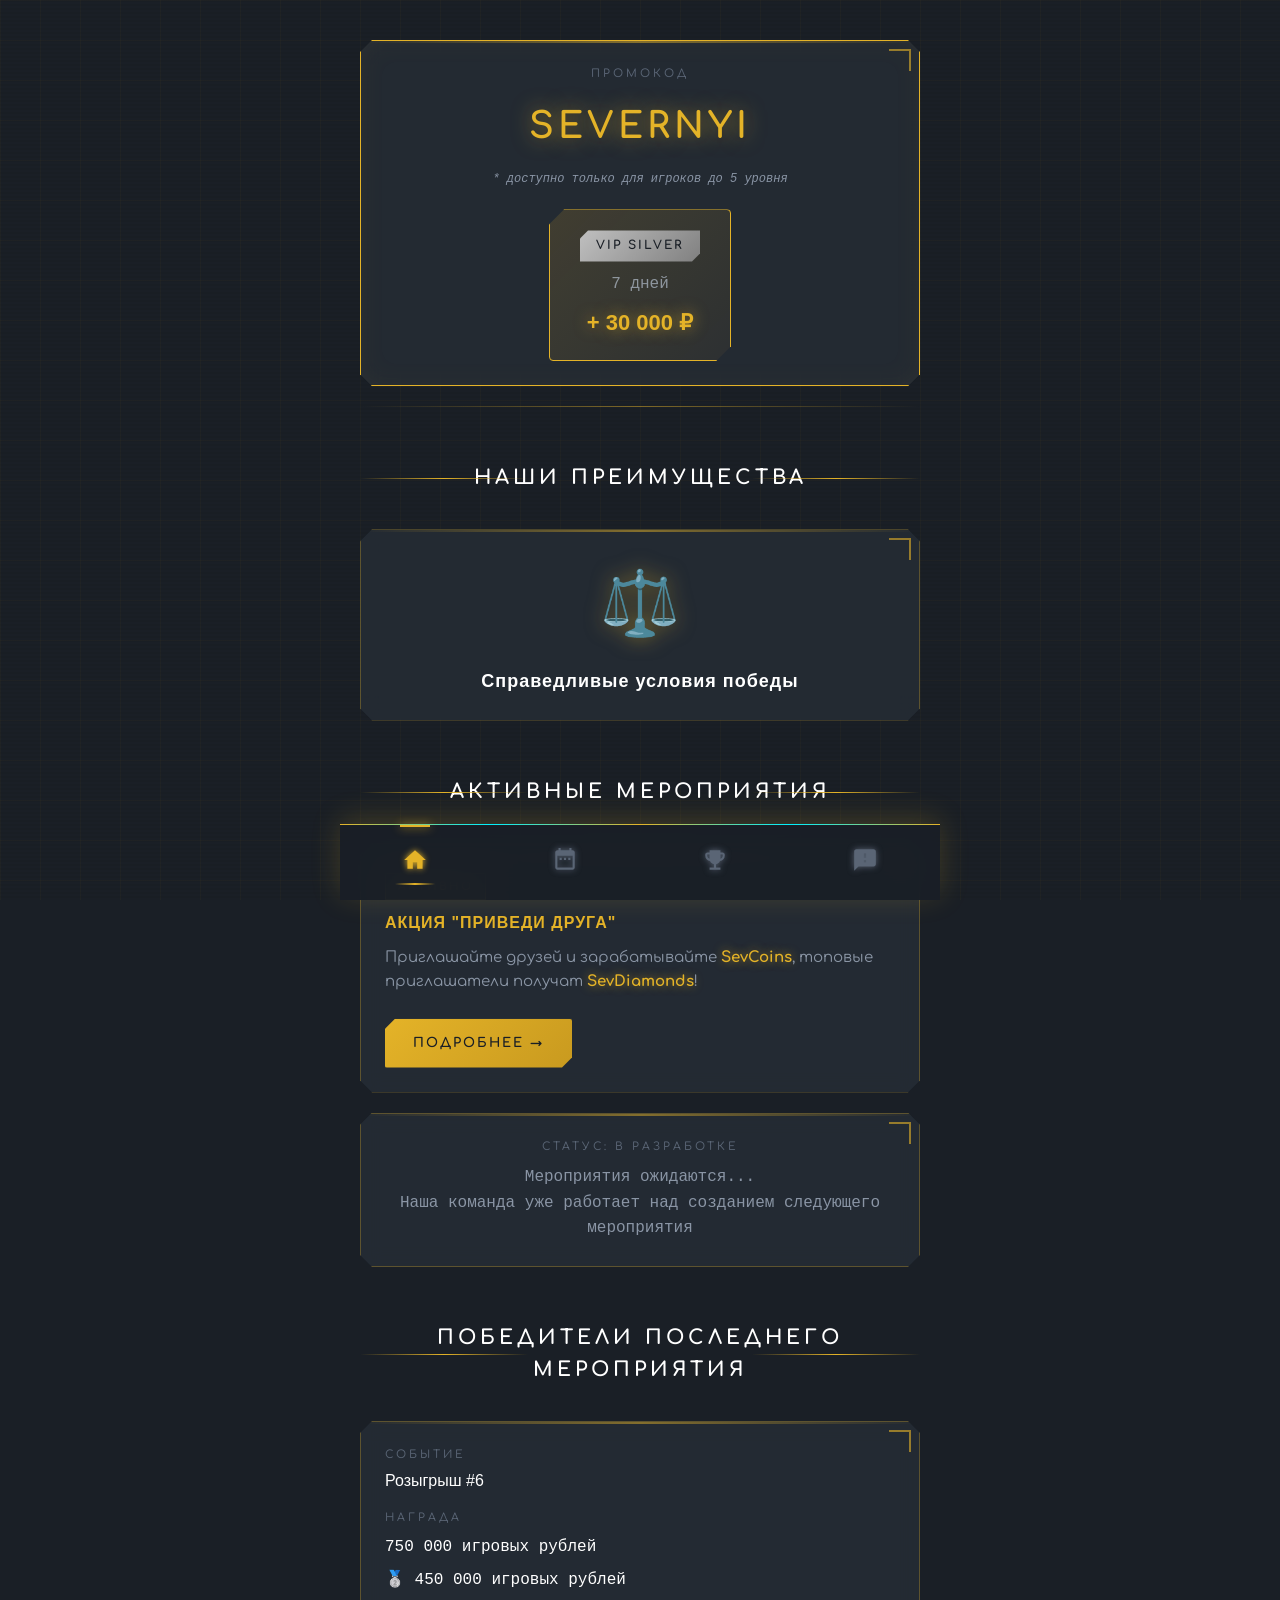
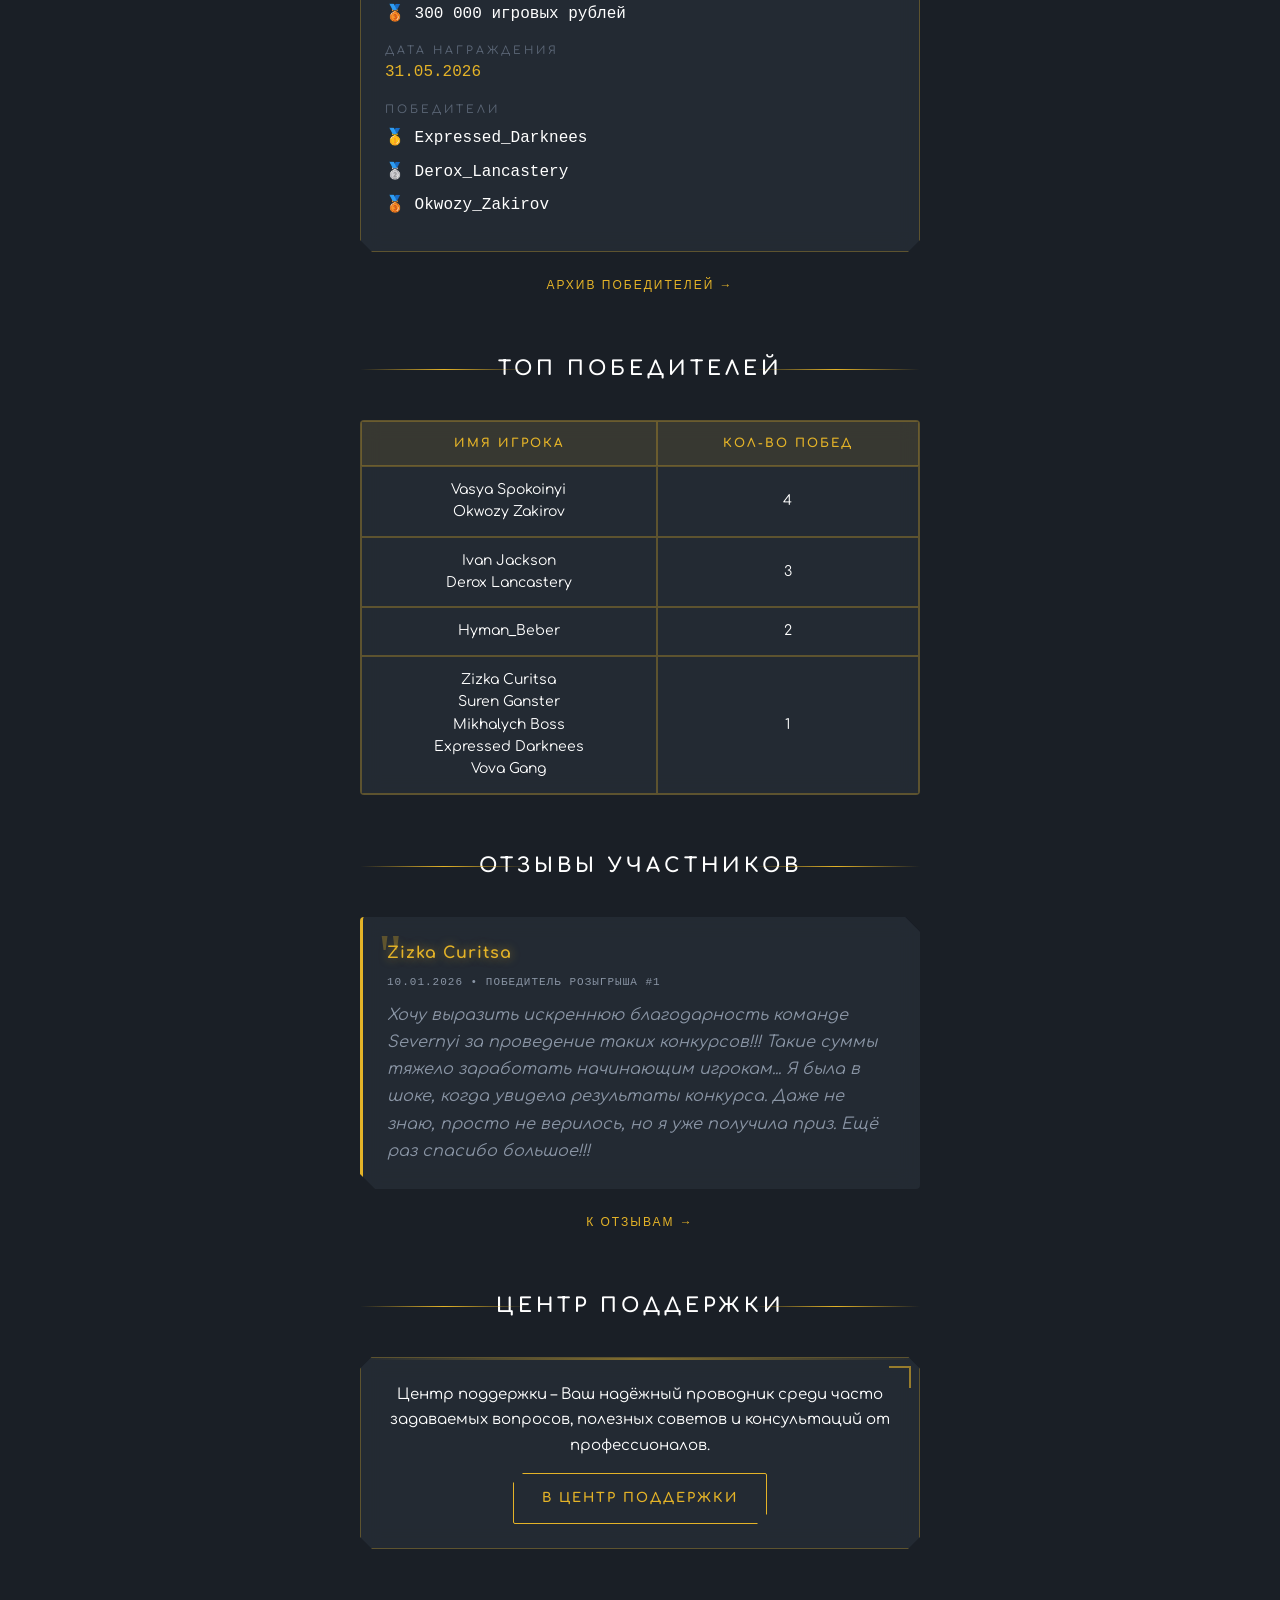
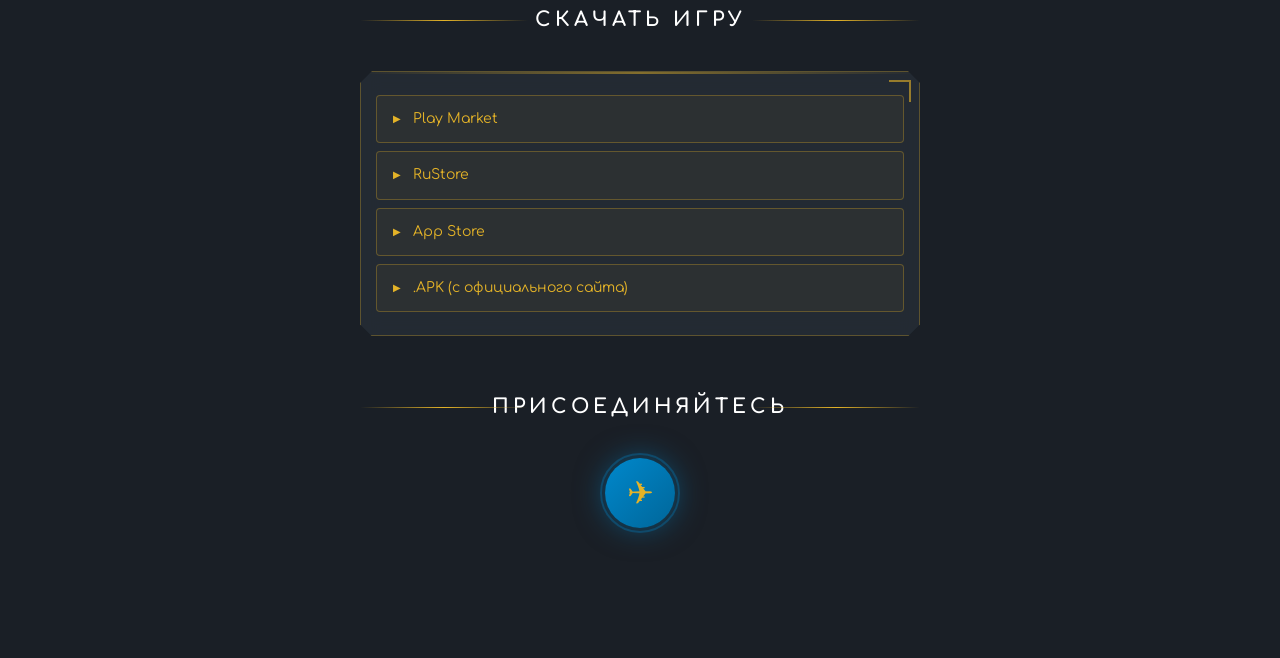
==== commit d37dcf3a: "Update index.html" ====
--- a/index.html
+++ b/index.html
@@ -8,86 +8,71 @@
 </head>
 <body>
 
-    <header class="top-header">
-        <button class="header-icon" onclick="toggleMenu()">
-            <svg viewBox="0 0 24 24"><path d="M3 18h18v-2H3v2zm0-5h18v-2H3v2zm0-7v2h18V6H3z"/></svg>
-        </button>
-        <div class="header-logo">
-            <h1>GRAND MOBILE</h1>
-            <p>Severnyi</p>
-        </div>
-        <button class="header-icon">
-            <svg viewBox="0 0 24 24"><path d="M15.5 14h-.79l-.28-.27C15.41 12.59 16 11.11 16 9.5 16 5.91 13.09 3 9.5 3S3 5.91 3 9.5 5.91 16 9.5 16c1.61 0 3.09-.59 4.23-1.57l.27.28v.79l5 4.99L20.49 19l-4.99-5zm-6 0C7.01 14 5 11.99 5 9.5S7.01 5 9.5 5 14 7.01 14 9.5 11.99 14 9.5 14z"/></svg>
-        </button>
-    </header>
-
-    <div class="menu-overlay" id="menuOverlay"></div>
-    <nav class="side-menu" id="sideMenu">
-        <button class="menu-close" onclick="closeMenu()">
-            <svg viewBox="0 0 24 24"><path d="M19 6.41L17.59 5 12 10.59 6.41 5 5 6.41 10.59 12 5 17.59 6.41 19 12 13.41 17.59 19 19 17.59 13.41 12z"/></svg>
-        </button>
-        <ul class="menu-list">
-            <li><a href="index.html" class="active"><span class="menu-icon">🏠</span> Главная</a></li>
-            <li>
-                <button onclick="toggleSubmenu()">
-                    <span class="menu-icon">🎉</span> Мероприятия <span class="arrow-icon" id="eventsArrow">▼</span>
-                </button>
-                <div class="submenu" id="eventsSubmenu">
-                    <a href="events.html#referral">Приведи друга</a>
-                    <a href="events.html#lottery">Лотерея</a>
-                    <a href="events.html#auction">Аукцион</a>
+    <div class="content">
+        
+        <!-- Промокод -->
+        <div class="card card-gold-border text-center">
+            <div class="tech-label">ПРОМОКОД</div>
+            <div class="promo-code" style="margin: 15px 0;">SEVERNYI</div>
+            <p class="gray-text" style="font-size: 12px; margin-bottom: 20px; font-family: 'Share Tech Mono', monospace; font-style: italic;">
+                * доступно только для игроков до 5 уровня
+            </p>
+            <div class="promo-display">
+                <div class="vip-badge">VIP SILVER</div>
+                <div style="margin-top: 10px; font-family: 'Share Tech Mono', monospace; color: var(--text-gray);">
+                    7 дней
                 </div>
-            </li>
-            <li><a href="rules.html"><span class="menu-icon">📜</span> Правила</a></li>
-            <li><a href="archive.html"><span class="menu-icon">🏆</span> Архив победителей</a></li>
-            <li><a href="reviews.html"><span class="menu-icon">⭐</span> Отзывы</a></li>
-            <li><a href="support.html"><span class="menu-icon">🙋</span> Центр поддержки</a></li>
-        </ul>
-    </nav>
-
-    <div class="content">
-        <div class="card card-gold-border text-center">
-            <h2 class="gray-text" style="font-size: 13px; letter-spacing: 3px;">ПРОМОКОД</h2>
-            <h1 class="gold" style="font-size: 36px; margin: 12px 0; font-weight: 800;">SEVERNYI</h1>
-            <p class="gray-text" style="font-size: 12px; margin-bottom: 18px; font-style: italic;">*доступно только для игроков до 5 уровня</p>
-            <div style="background: #fff; color: #303841; padding: 18px 24px; border-radius: 12px; display: inline-block; box-shadow: 0 4px 15px rgba(0,0,0,0.2);">
-                <strong style="font-size: 16px;">VIP SILVER</strong><br>
-                <span style="color: #666; font-size: 14px;">7 дней</span><br>
-                <span style="color: #e4b328; font-size: 20px; font-weight: 800;">+ 30 000 ₽</span>
+                <div style="margin-top: 8px; font-family: 'Orbitron', sans-serif; font-size: 22px; font-weight: 800; color: var(--accent-gold); text-shadow: 0 0 15px var(--accent-gold-glow);">
+                    + 30 000 ₽
+                </div>
             </div>
         </div>
 
+        <div class="tech-line"></div>
+
+        <!-- Преимущества -->
         <h2 class="page-title">Наши преимущества</h2>
         <div class="card text-center">
-            <div style="font-size: 64px; margin-bottom: 10px;">⚖️</div>
-            <h3 style="font-size: 18px;">Справедливые условия победы</h3>
+            <div style="font-size: 64px; margin-bottom: 10px; filter: drop-shadow(0 0 10px rgba(228, 179, 40, 0.5));">⚖️</div>
+            <h3 style="font-size: 18px; font-family: 'Orbitron', sans-serif; letter-spacing: 1px;">Справедливые условия победы</h3>
         </div>
 
+        <!-- Активные мероприятия -->
         <h2 class="page-title">Активные мероприятия</h2>
         <div class="card">
-            <h3 style="color: #e4b328; margin-bottom: 10px;">Акция "Приведи друга" 🎉</h3>
-            <p class="gray-text" style="margin: 10px 0;">Приглашайте друзей и зарабатывайте SevCoins, топовые приглашатели получат SevDiamonds!</p>
-            <a href="events.html" class="btn">Подробнее →</a>
+            <div class="tech-badge" style="margin-bottom: 10px;">АКТИВНО</div>
+            <h3 style="color: var(--accent-gold); margin-bottom: 10px; font-family: 'Orbitron', sans-serif; font-size: 16px;">АКЦИЯ "ПРИВЕДИ ДРУГА"</h3>
+            <p class="gray-text" style="margin: 10px 0; font-size: 15px;">Приглашайте друзей и зарабатывайте <strong class="gold">SevCoins</strong>, топовые приглашатели получат <strong class="gold">SevDiamonds</strong>!</p>
+            <a href="events.html" class="btn">ПОДРОБНЕЕ →</a>
         </div>
+        
         <div class="card text-center">
-            <p class="gray-text">Мероприятия ожидаются...<br>Наша команда уже работает над созданием следующего мероприятия</p>
+            <div class="tech-label" style="margin-bottom: 10px;">СТАТУС: В РАЗРАБОТКЕ</div>
+            <p class="gray-text" style="font-family: 'Share Tech Mono', monospace;">Мероприятия ожидаются...<br>Наша команда уже работает над созданием следующего мероприятия</p>
         </div>
 
+        <!-- Победители последнего мероприятия -->
         <h2 class="page-title">Победители последнего мероприятия</h2>
         <div class="card">
-            <p><strong>Наименование события:</strong> Розыгрыш #6</p>
-            <p class="mt-10"><strong>Награда:</strong></p>
-            <p>🥇 750 000 игровых рублей</p>
-            <p>🥈 450 000 игровых рублей</p>
-            <p>🥉 300 000 игровых рублей</p>
-            <p class="mt-10"><strong>Дата награждения:</strong> 31.05.2026</p>
-            <p class="mt-10"><strong>Победители:</strong></p>
-            <p>🥇 Expressed_Darknees</p>
-            <p>🥈 Derox_Lancastery</p>
-            <p>🥉 Okwozy_Zakirov</p>
+            <div class="tech-label">СОБЫТИЕ</div>
+            <p style="font-family: 'Orbitron', sans-serif; font-size: 16px; margin: 5px 0 15px;">Розыгрыш #6</p>
+            
+            <div class="tech-label">НАГРАДА</div>
+            <p style="margin: 8px 0; font-family: 'Share Tech Mono', monospace;"> 750 000 игровых рублей</p>
+            <p style="margin: 8px 0; font-family: 'Share Tech Mono', monospace;">🥈 450 000 игровых рублей</p>
+            <p style="margin: 8px 0; font-family: 'Share Tech Mono', monospace;">🥉 300 000 игровых рублей</p>
+            
+            <div class="tech-label" style="margin-top: 15px;">ДАТА НАГРАЖДЕНИЯ</div>
+            <p style="font-family: 'Share Tech Mono', monospace; color: var(--accent-gold);">31.05.2026</p>
+            
+            <div class="tech-label" style="margin-top: 15px;">ПОБЕДИТЕЛИ</div>
+            <p style="margin: 8px 0; font-family: 'Share Tech Mono', monospace;">🥇 Expressed_Darknees</p>
+            <p style="margin: 8px 0; font-family: 'Share Tech Mono', monospace;">🥈 Derox_Lancastery</p>
+            <p style="margin: 8px 0; font-family: 'Share Tech Mono', monospace;">🥉 Okwozy_Zakirov</p>
         </div>
-        <p class="text-center"><a href="archive.html">Архив победителей →</a></p>
+        <p class="text-center"><a href="archive.html" style="font-family: 'Orbitron', sans-serif; font-size: 12px; letter-spacing: 2px;">АРХИВ ПОБЕДИТЕЛЕЙ →</a></p>
 
+        <!-- Топ победителей -->
         <h2 class="page-title">Топ победителей</h2>
         <table>
             <tr><th>Имя игрока</th><th>Кол-во побед</th></tr>
@@ -97,31 +82,35 @@
             <tr><td>Zizka Curitsa<br>Suren Ganster<br>Mikhalych Boss<br>Expressed Darknees<br>Vova Gang</td><td>1</td></tr>
         </table>
 
+        <!-- Отзывы -->
         <h2 class="page-title">Отзывы участников</h2>
         <div class="review">
             <div class="review-author">Zizka Curitsa</div>
-            <p class="gray-text" style="font-size: 12px;">10.01.2026 • Победитель розыгрыша #1</p>
+            <p class="gray-text" style="font-size: 11px; font-family: 'Share Tech Mono', monospace; letter-spacing: 1px;">10.01.2026 • ПОБЕДИТЕЛЬ РОЗЫГРЫША #1</p>
             <p class="review-text mt-10">Хочу выразить искреннюю благодарность команде Severnyi за проведение таких конкурсов!!! Такие суммы тяжело заработать начинающим игрокам... Я была в шоке, когда увидела результаты конкурса. Даже не знаю, просто не верилось, но я уже получила приз. Ещё раз спасибо большое!!!</p>
         </div>
-        <p class="text-center"><a href="reviews.html">К отзывам →</a></p>
+        <p class="text-center"><a href="reviews.html" style="font-family: 'Orbitron', sans-serif; font-size: 12px; letter-spacing: 2px;">К ОТЗЫВАМ →</a></p>
 
+        <!-- Центр поддержки -->
         <h2 class="page-title">Центр поддержки</h2>
         <div class="card text-center">
-            <p>Центр поддержки – Ваш надёжный проводник среди часто задаваемых вопросов, полезных советов и консультаций от профессионалов.</p>
-            <a href="support.html" class="btn-outline">В центр поддержки</a>
+            <p style="font-size: 15px; line-height: 1.7;">Центр поддержки – Ваш надёжный проводник среди часто задаваемых вопросов, полезных советов и консультаций от профессионалов.</p>
+            <a href="support.html" class="btn-outline">В ЦЕНТР ПОДДЕРЖКИ</a>
         </div>
 
+        <!-- Скачать игру -->
         <h2 class="page-title">Скачать игру</h2>
-        <div class="card text-center">
-            <p><a href="#">📥 Play Market</a></p>
-            <p><a href="#">📥 RuStore</a></p>
-            <p><a href="#">📥 App Store</a></p>
-            <p><a href="#">📥 .APK (с официального сайта)</a></p>
+        <div class="card" style="padding: 15px;">
+            <a href="#" class="download-link">Play Market</a>
+            <a href="#" class="download-link">RuStore</a>
+            <a href="#" class="download-link">App Store</a>
+            <a href="#" class="download-link">.APK (с официального сайта)</a>
         </div>
 
+        <!-- Присоединяйтесь -->
         <h2 class="page-title">Присоединяйтесь</h2>
         <div class="text-center" style="margin-bottom: 30px;">
-            <a href="#" class="btn" style="background: #0088cc; color: #fff; border-radius: 50%; width: 64px; height: 64px; display: inline-flex; align-items: center; justify-content: center; font-size: 28px; padding: 0;">✈</a>
+            <a href="#" class="telegram-btn">✈</a>
         </div>
     </div>
 
@@ -148,6 +137,5 @@
         </a>
     </nav>
 
-    <script src="script.js"></script>
 </body>
 </html>
--- a/styles.css
+++ b/styles.css
@@ -1,3 +1,19 @@
+@import url('https://fonts.googleapis.com/css2?family=Comfortaa:wght@300;400;500;600;700&display=swap');
+
+:root {
+    --bg-primary: #1a1f26;
+    --bg-secondary: #242b35;
+    --bg-card: rgba(42, 50, 60, 0.6);
+    --accent-gold: #e4b328;
+    --accent-gold-glow: rgba(228, 179, 40, 0.6);
+    --accent-cyan: #00f0ff;
+    --accent-cyan-glow: rgba(0, 240, 255, 0.4);
+    --text-white: #ffffff;
+    --text-gray: #8a95a5;
+    --text-dim: #5a6575;
+    --border-tech: rgba(228, 179, 40, 0.3);
+}
+
 * {
     margin: 0;
     padding: 0;
@@ -5,72 +21,183 @@
 }
 
 body {
-    background-color: #303841;
-    color: #ffffff;
-    font-family: -apple-system, BlinkMacSystemFont, 'Segoe UI', Roboto, sans-serif;
+    background-color: var(--bg-primary);
+    color: var(--text-white);
+    font-family: 'Comfortaa', cursive;
+    font-weight: 400;
     max-width: 600px;
     margin: 0 auto;
     line-height: 1.6;
     -webkit-font-smoothing: antialiased;
-}
-
-h1, h2, h3 { font-weight: 600; letter-spacing: 0.5px; }
-.gold { color: #e4b328; }
-.gray-text { color: #b0b8c1; }
-
-/* ===== КАРТОЧКИ ===== */
+    position: relative;
+    min-height: 100vh;
+    overflow-x: hidden;
+}
+
+/* Сетка на фоне */
+body::before {
+    content: '';
+    position: fixed;
+    top: 0;
+    left: 0;
+    right: 0;
+    bottom: 0;
+    background-image: 
+        linear-gradient(rgba(228, 179, 40, 0.03) 1px, transparent 1px),
+        linear-gradient(90deg, rgba(228, 179, 40, 0.03) 1px, transparent 1px);
+    background-size: 40px 40px;
+    pointer-events: none;
+    z-index: 0;
+}
+
+/* Эффект сканлайна */
+body::after {
+    content: '';
+    position: fixed;
+    top: 0;
+    left: 0;
+    right: 0;
+    bottom: 0;
+    background: repeating-linear-gradient(
+        0deg,
+        transparent,
+        transparent 2px,
+        rgba(0, 0, 0, 0.03) 2px,
+        rgba(0, 0, 0, 0.03) 4px
+    );
+    pointer-events: none;
+    z-index: 1;
+}
+
+.content {
+    position: relative;
+    z-index: 2;
+    padding: 20px 20px 100px 20px;
+}
+
+h1, h2, h3 {
+    font-family: 'Comfortaa', cursive;
+    font-weight: 700;
+    letter-spacing: 1px;
+}
+
+.gold { 
+    color: var(--accent-gold);
+    text-shadow: 0 0 10px var(--accent-gold-glow);
+}
+.gray-text { color: var(--text-gray); }
+
+/* ===== КАРТОЧКИ (СТЕКЛЯННЫЕ) ===== */
 .card {
-    background: linear-gradient(145deg, #3a444f, #353f48);
-    border-radius: 16px;
+    background: var(--bg-card);
+    backdrop-filter: blur(10px);
+    -webkit-backdrop-filter: blur(10px);
+    border: 1px solid var(--border-tech);
+    border-radius: 4px;
     padding: 24px;
     margin: 20px 0;
-    box-shadow: 0 4px 20px rgba(0, 0, 0, 0.15);
-    transition: transform 0.2s ease;
-}
-.card:hover { transform: translateY(-2px); }
+    position: relative;
+    transition: all 0.3s ease;
+    clip-path: polygon(
+        0 12px, 12px 0, 
+        calc(100% - 12px) 0, 100% 12px,
+        100% calc(100% - 12px), calc(100% - 12px) 100%,
+        12px 100%, 0 calc(100% - 12px)
+    );
+}
+
+.card::before {
+    content: '';
+    position: absolute;
+    top: 0;
+    left: 0;
+    right: 0;
+    height: 2px;
+    background: linear-gradient(90deg, transparent, var(--accent-gold), transparent);
+    opacity: 0.5;
+}
+
+.card:hover {
+    border-color: var(--accent-gold);
+    box-shadow: 0 0 20px rgba(228, 179, 40, 0.2), inset 0 0 20px rgba(228, 179, 40, 0.05);
+    transform: translateY(-2px);
+}
 
 .card-gold-border {
-    border: 2px solid #e4b328;
-    box-shadow: 0 0 25px rgba(228, 179, 40, 0.25), 0 4px 20px rgba(0, 0, 0, 0.15);
+    border: 1px solid var(--accent-gold);
+    box-shadow: 0 0 30px rgba(228, 179, 40, 0.3), inset 0 0 30px rgba(228, 179, 40, 0.05);
+    animation: pulse-gold 3s ease-in-out infinite;
+}
+
+@keyframes pulse-gold {
+    0%, 100% { box-shadow: 0 0 30px rgba(228, 179, 40, 0.3), inset 0 0 30px rgba(228, 179, 40, 0.05); }
+    50% { box-shadow: 0 0 50px rgba(228, 179, 40, 0.5), inset 0 0 40px rgba(228, 179, 40, 0.1); }
+}
+
+/* Угловые декорации карточек */
+.card::after {
+    content: '';
+    position: absolute;
+    top: 8px;
+    right: 8px;
+    width: 20px;
+    height: 20px;
+    border-top: 2px solid var(--accent-gold);
+    border-right: 2px solid var(--accent-gold);
+    opacity: 0.6;
 }
 
 /* ===== КНОПКИ ===== */
 .btn {
-    background: linear-gradient(135deg, #e4b328, #c99a1f);
-    color: #303841;
+    background: linear-gradient(135deg, var(--accent-gold), #c99a1f);
+    color: #1a1f26;
     padding: 14px 28px;
-    border-radius: 12px;
+    border-radius: 2px;
     text-decoration: none;
     display: inline-block;
     font-weight: 700;
+    font-family: 'Comfortaa', cursive;
+    font-size: 13px;
+    letter-spacing: 2px;
+    text-transform: uppercase;
     margin-top: 15px;
     border: none;
     cursor: pointer;
-    transition: all 0.2s ease;
-    box-shadow: 0 4px 15px rgba(228, 179, 40, 0.3);
-}
+    transition: all 0.3s ease;
+    position: relative;
+    clip-path: polygon(10px 0, 100% 0, 100% calc(100% - 10px), calc(100% - 10px) 100%, 0 100%, 0 10px);
+    box-shadow: 0 0 20px rgba(228, 179, 40, 0.4);
+}
+
 .btn:hover {
+    box-shadow: 0 0 30px rgba(228, 179, 40, 0.7);
+    text-decoration: none;
+    color: #1a1f26;
     transform: translateY(-2px);
-    box-shadow: 0 6px 20px rgba(228, 179, 40, 0.4);
-    text-decoration: none;
-    color: #303841;
 }
 
 .btn-outline {
     background: transparent;
-    color: #e4b328;
-    border: 2px solid #e4b328;
+    color: var(--accent-gold);
+    border: 1px solid var(--accent-gold);
     padding: 14px 28px;
-    border-radius: 12px;
+    border-radius: 2px;
     text-decoration: none;
     display: inline-block;
     font-weight: 700;
+    font-family: 'Comfortaa', cursive;
+    font-size: 13px;
+    letter-spacing: 2px;
+    text-transform: uppercase;
     margin-top: 15px;
-    transition: all 0.2s ease;
-}
+    transition: all 0.3s ease;
+    clip-path: polygon(10px 0, 100% 0, 100% calc(100% - 10px), calc(100% - 10px) 100%, 0 100%, 0 10px);
+}
+
 .btn-outline:hover {
-    background: #e4b328;
-    color: #303841;
+    background: var(--accent-gold);
+    color: #1a1f26;
+    box-shadow: 0 0 25px rgba(228, 179, 40, 0.5);
     text-decoration: none;
 }
 
@@ -79,113 +206,141 @@
     text-align: center;
     font-size: 20px;
     font-weight: 700;
-    margin: 35px 0 20px;
+    margin: 40px 0 20px;
+    letter-spacing: 4px;
+    text-transform: uppercase;
+    color: var(--text-white);
+    position: relative;
+    padding: 15px 0;
+}
+
+.page-title::before,
+.page-title::after {
+    content: '';
+    position: absolute;
+    top: 50%;
+    width: 30%;
+    height: 1px;
+    background: linear-gradient(90deg, transparent, var(--accent-gold), transparent);
+}
+
+.page-title::before { left: 0; }
+.page-title::after { right: 0; }
+
+/* ===== ССЫЛКИ ===== */
+a { 
+    color: var(--accent-gold); 
+    text-decoration: none; 
+    transition: all 0.2s;
+}
+a:hover { 
+    color: var(--accent-cyan);
+    text-shadow: 0 0 8px var(--accent-cyan-glow);
+    text-decoration: none; 
+}
+
+/* ===== ТАБЛИЦА ===== */
+table { 
+    width: 100%; 
+    border-collapse: separate;
+    border-spacing: 0;
+    margin: 20px 0; 
+    background: var(--bg-card);
+    border: 1px solid var(--border-tech);
+    border-radius: 4px;
+    overflow: hidden;
+    backdrop-filter: blur(10px);
+}
+table th, table td { 
+    border: 1px solid var(--border-tech); 
+    padding: 12px; 
+    text-align: center; 
+}
+table th { 
+    background: rgba(228, 179, 40, 0.1); 
+    color: var(--accent-gold); 
+    font-family: 'Comfortaa', cursive;
+    font-weight: 700;
+    font-size: 12px;
     letter-spacing: 2px;
     text-transform: uppercase;
-    color: #ffffff;
-}
-
-/* ===== ССЫЛКИ ===== */
-a { color: #e4b328; text-decoration: none; transition: color 0.2s; }
-a:hover { color: #f5c842; text-decoration: none; }
-
-/* ===== ТАБЛИЦА ===== */
-table { width: 100%; border-collapse: collapse; margin: 20px 0; background: #3a444f; border-radius: 12px; overflow: hidden; }
-table th, table td { border: 1px solid rgba(228, 179, 40, 0.3); padding: 12px; text-align: center; }
-table th { background: rgba(228, 179, 40, 0.15); color: #e4b328; font-weight: 600; }
+}
+table td {
+    font-family: 'Comfortaa', cursive;
+    font-size: 14px;
+}
 
 /* ===== ОТЗЫВ ===== */
 .review {
-    background: linear-gradient(145deg, #3a444f, #353f48);
-    border-radius: 16px;
+    background: var(--bg-card);
+    backdrop-filter: blur(10px);
+    border-radius: 4px;
     padding: 24px;
     margin: 20px 0;
-    border-left: 4px solid #e4b328;
-    box-shadow: 0 4px 20px rgba(0, 0, 0, 0.15);
-}
-.review-author { color: #e4b328; font-weight: 700; font-size: 18px; margin-bottom: 8px; }
-.review-text { font-style: italic; color: #b0b8c1; line-height: 1.7; }
-
-/* ===== ШАПКА ===== */
-.top-header {
-    display: flex;
-    justify-content: space-between;
-    align-items: center;
-    padding: 16px 20px;
-    background: rgba(48, 56, 65, 0.95);
-    backdrop-filter: blur(10px);
-    position: sticky;
-    top: 0;
-    z-index: 50;
-    border-bottom: 1px solid rgba(228, 179, 40, 0.2);
-}
-.header-icon {
-    background: none; border: none; cursor: pointer; padding: 8px;
-    display: flex; align-items: center; justify-content: center;
-    border-radius: 8px; transition: background 0.2s;
-}
-.header-icon:hover { background: rgba(255, 255, 255, 0.1); }
-.header-icon svg { width: 26px; height: 26px; fill: #ffffff; }
-.header-logo { text-align: center; flex: 1; }
-.header-logo h1 { color: #e4b328; font-size: 18px; margin: 0; line-height: 1.2; font-weight: 700; letter-spacing: 1px; }
-.header-logo p { color: #e4b328; font-size: 13px; margin: 0; opacity: 0.8; }
-
-/* ===== БОКОВОЕ МЕНЮ ===== */
-.menu-overlay {
-    position: fixed; top: 0; left: 0; right: 0; bottom: 0;
-    background: rgba(0, 0, 0, 0.6); backdrop-filter: blur(4px);
-    z-index: 99; opacity: 0; visibility: hidden; transition: all 0.3s ease;
-}
-.menu-overlay.open { opacity: 1; visibility: visible; }
-
-.side-menu {
-    position: fixed; top: 0; left: -300px; width: 280px; height: 100%;
-    background: linear-gradient(180deg, #303841, #2a3239);
-    z-index: 100; transition: left 0.3s ease;
-    overflow-y: auto; padding: 20px 0;
-    box-shadow: 4px 0 20px rgba(0, 0, 0, 0.3);
-}
-.side-menu.open { left: 0; }
-
-.menu-close {
-    position: absolute; top: 15px; right: 15px;
-    background: none; border: none; cursor: pointer; padding: 8px;
-    border-radius: 8px; transition: background 0.2s;
-}
-.menu-close:hover { background: rgba(255, 255, 255, 0.1); }
-.menu-close svg { width: 24px; height: 24px; fill: #ffffff; }
-
-.menu-list { list-style: none; padding: 0; margin: 60px 0 0 0; }
-.menu-list li { border-bottom: 1px solid rgba(255, 255, 255, 0.05); }
-.menu-list a, .menu-list button {
-    display: flex; align-items: center; padding: 16px 20px;
-    color: #ffffff; text-decoration: none; font-size: 15px;
-    transition: all 0.2s; width: 100%; background: none;
-    border: none; cursor: pointer; text-align: left; font-family: inherit;
-}
-.menu-list a:hover, .menu-list button:hover {
+    border-left: 3px solid var(--accent-gold);
+    position: relative;
+    clip-path: polygon(0 0, calc(100% - 15px) 0, 100% 15px, 100% 100%, 15px 100%, 0 calc(100% - 15px));
+}
+
+.review::before {
+    content: '"';
+    position: absolute;
+    top: -10px;
+    left: 15px;
+    font-size: 60px;
+    color: var(--accent-gold);
+    opacity: 0.3;
+    font-family: serif;
+}
+
+.review-author { 
+    color: var(--accent-gold); 
+    font-family: 'Comfortaa', cursive;
+    font-weight: 700; 
+    font-size: 16px; 
+    margin-bottom: 8px; 
+    letter-spacing: 1px;
+    text-shadow: 0 0 10px var(--accent-gold-glow);
+}
+.review-text { 
+    font-style: italic; 
+    color: var(--text-gray); 
+    line-height: 1.7; 
+    font-family: 'Comfortaa', cursive;
+}
+
+/* ===== ДЕКОРАТИВНЫЕ ЭЛЕМЕНТЫ ===== */
+.tech-line {
+    height: 1px;
+    background: linear-gradient(90deg, transparent, var(--accent-gold), transparent);
+    margin: 20px 0;
+    opacity: 0.5;
+}
+
+.tech-badge {
+    display: inline-block;
+    padding: 4px 12px;
     background: rgba(228, 179, 40, 0.1);
-    color: #e4b328;
-    text-decoration: none;
-}
-.menu-list a.active {
-    color: #e4b328;
-    background: rgba(228, 179, 40, 0.1);
-    border-left: 3px solid #e4b328;
-}
-.menu-icon { margin-right: 14px; font-size: 20px; width: 24px; text-align: center; }
-
-.submenu {
-    max-height: 0; overflow: hidden; transition: max-height 0.3s ease;
-    background: rgba(0, 0, 0, 0.2);
-}
-.submenu.open { max-height: 200px; }
-.submenu a { padding-left: 58px; font-size: 14px; color: #b0b8c1; }
-.submenu a::before { content: '•'; margin-right: 10px; color: #e4b328; }
-.arrow-icon { margin-left: auto; transition: transform 0.3s ease; font-size: 12px; color: #b0b8c1; }
-.arrow-icon.rotated { transform: rotate(180deg); }
-
-/* ===== НИЖНЯЯ НАВИГАЦИЯ (СОВРЕМЕННАЯ, БЕЗ ТЕКСТА) ===== */
+    border: 1px solid var(--accent-gold);
+    color: var(--accent-gold);
+    font-family: 'Comfortaa', cursive;
+    font-size: 11px;
+    font-weight: 700;
+    letter-spacing: 2px;
+    text-transform: uppercase;
+    margin: 5px 0;
+}
+
+.tech-label {
+    font-family: 'Comfortaa', cursive;
+    font-size: 11px;
+    font-weight: 500;
+    letter-spacing: 3px;
+    text-transform: uppercase;
+    color: var(--text-dim);
+}
+
+/* ===== НИЖНЯЯ НАВИГАЦИЯ ===== */
 .bottom-nav {
     position: fixed;
     bottom: 0;
@@ -193,14 +348,31 @@
     transform: translateX(-50%);
     width: 100%;
     max-width: 600px;
-    background: rgba(42, 50, 57, 0.98);
-    backdrop-filter: blur(10px);
-    border-top: 1px solid rgba(228, 179, 40, 0.3);
+    background: rgba(26, 31, 38, 0.95);
+    backdrop-filter: blur(15px);
+    -webkit-backdrop-filter: blur(15px);
+    border-top: 1px solid var(--accent-gold);
     display: flex;
     justify-content: space-around;
-    padding: 12px 0 20px 0;
+    padding: 10px 0 15px 0;
     z-index: 100;
-    box-shadow: 0 -4px 20px rgba(0, 0, 0, 0.3);
+    box-shadow: 0 -5px 30px rgba(228, 179, 40, 0.2);
+}
+
+.bottom-nav::before {
+    content: '';
+    position: absolute;
+    top: -1px;
+    left: 0;
+    right: 0;
+    height: 1px;
+    background: linear-gradient(90deg, transparent, var(--accent-cyan), var(--accent-gold), var(--accent-cyan), transparent);
+    animation: scan-line 4s linear infinite;
+}
+
+@keyframes scan-line {
+    0% { transform: translateX(-100%); }
+    100% { transform: translateX(100%); }
 }
 
 .bottom-nav a {
@@ -210,37 +382,50 @@
     width: 50px;
     height: 50px;
     text-decoration: none;
-    color: #6b7280;
+    color: var(--text-dim);
     transition: all 0.3s ease;
-    border-radius: 12px;
+    border-radius: 4px;
     position: relative;
 }
 
 .bottom-nav a:hover {
-    color: #e4b328;
+    color: var(--accent-gold);
     background: rgba(228, 179, 40, 0.1);
     text-decoration: none;
+    transform: translateY(-3px);
 }
 
 .bottom-nav a.active {
-    color: #e4b328;
-}
-
-.bottom-nav a.active::after {
-    content: '';
-    position: absolute;
-    bottom: -12px;
+    color: var(--accent-gold);
+}
+
+.bottom-nav a.active::before {
+    content: '';
+    position: absolute;
+    top: -10px;
     left: 50%;
     transform: translateX(-50%);
-    width: 20px;
-    height: 3px;
-    background: #e4b328;
-    border-radius: 2px;
+    width: 30px;
+    height: 2px;
+    background: var(--accent-gold);
+    box-shadow: 0 0 10px var(--accent-gold);
+}
+
+.bottom-nav a.active::after {
+    content: '';
+    position: absolute;
+    bottom: 0;
+    left: 50%;
+    transform: translateX(-50%);
+    width: 40px;
+    height: 2px;
+    background: linear-gradient(90deg, transparent, var(--accent-gold), transparent);
 }
 
 .bottom-nav-icon {
     width: 26px;
     height: 26px;
+    filter: drop-shadow(0 0 3px currentColor);
 }
 
 .bottom-nav-icon svg {
@@ -249,10 +434,131 @@
     fill: currentColor;
 }
 
-/* ===== КОНТЕНТ ===== */
-.content { padding: 20px 20px 100px 20px; }
-
 /* ===== УТИЛИТЫ ===== */
 .text-center { text-align: center; }
 .mt-10 { margin-top: 10px; }
 .mt-20 { margin-top: 20px; }
+
+/* ===== АНИМАЦИИ ===== */
+@keyframes flicker {
+    0%, 100% { opacity: 1; }
+    50% { opacity: 0.95; }
+}
+
+@keyframes glow-pulse {
+    0%, 100% { text-shadow: 0 0 10px var(--accent-gold-glow); }
+    50% { text-shadow: 0 0 20px var(--accent-gold-glow), 0 0 30px var(--accent-gold-glow); }
+}
+
+.glow-text {
+    animation: glow-pulse 2s ease-in-out infinite;
+}
+
+/* Промокод-блок */
+.promo-display {
+    background: rgba(228, 179, 40, 0.05);
+    border: 1px solid var(--accent-gold);
+    padding: 20px 30px;
+    border-radius: 4px;
+    display: inline-block;
+    position: relative;
+    clip-path: polygon(15px 0, 100% 0, 100% calc(100% - 15px), calc(100% - 15px) 100%, 0 100%, 0 15px);
+}
+
+.promo-display::before {
+    content: '';
+    position: absolute;
+    top: 0;
+    left: 0;
+    right: 0;
+    bottom: 0;
+    background: linear-gradient(135deg, rgba(228, 179, 40, 0.1), transparent);
+    pointer-events: none;
+}
+
+.promo-code {
+    font-family: 'Comfortaa', cursive;
+    font-size: 36px;
+    font-weight: 700;
+    color: var(--accent-gold);
+    letter-spacing: 4px;
+    text-shadow: 0 0 20px var(--accent-gold-glow);
+    animation: glow-pulse 2s ease-in-out infinite;
+}
+
+/* VIP бейдж */
+.vip-badge {
+    background: linear-gradient(135deg, #c0c0c0, #808080);
+    color: #1a1f26;
+    padding: 6px 16px;
+    font-family: 'Comfortaa', cursive;
+    font-weight: 700;
+    font-size: 12px;
+    letter-spacing: 2px;
+    display: inline-block;
+    clip-path: polygon(8px 0, 100% 0, 100% calc(100% - 8px), calc(100% - 8px) 100%, 0 100%, 0 8px);
+}
+
+/* Ссылки на скачивание */
+.download-link {
+    display: flex;
+    align-items: center;
+    padding: 12px 16px;
+    margin: 8px 0;
+    background: rgba(228, 179, 40, 0.05);
+    border: 1px solid var(--border-tech);
+    border-radius: 4px;
+    transition: all 0.3s ease;
+    font-family: 'Comfortaa', cursive;
+    font-size: 14px;
+}
+
+.download-link:hover {
+    background: rgba(228, 179, 40, 0.15);
+    border-color: var(--accent-gold);
+    transform: translateX(5px);
+}
+
+.download-link::before {
+    content: '▶';
+    margin-right: 12px;
+    color: var(--accent-gold);
+    font-size: 10px;
+}
+
+/* Telegram кнопка */
+.telegram-btn {
+    width: 70px;
+    height: 70px;
+    background: linear-gradient(135deg, #0088cc, #006699);
+    border-radius: 50%;
+    display: inline-flex;
+    align-items: center;
+    justify-content: center;
+    font-size: 32px;
+    box-shadow: 0 0 30px rgba(0, 136, 204, 0.5);
+    transition: all 0.3s ease;
+    position: relative;
+}
+
+.telegram-btn::before {
+    content: '';
+    position: absolute;
+    top: -5px;
+    left: -5px;
+    right: -5px;
+    bottom: -5px;
+    border: 2px solid rgba(0, 136, 204, 0.3);
+    border-radius: 50%;
+    animation: pulse-ring 2s ease-out infinite;
+}
+
+@keyframes pulse-ring {
+    0% { transform: scale(1); opacity: 1; }
+    100% { transform: scale(1.3); opacity: 0; }
+}
+
+.telegram-btn:hover {
+    transform: scale(1.1);
+    box-shadow: 0 0 40px rgba(0, 136, 204, 0.7);
+}
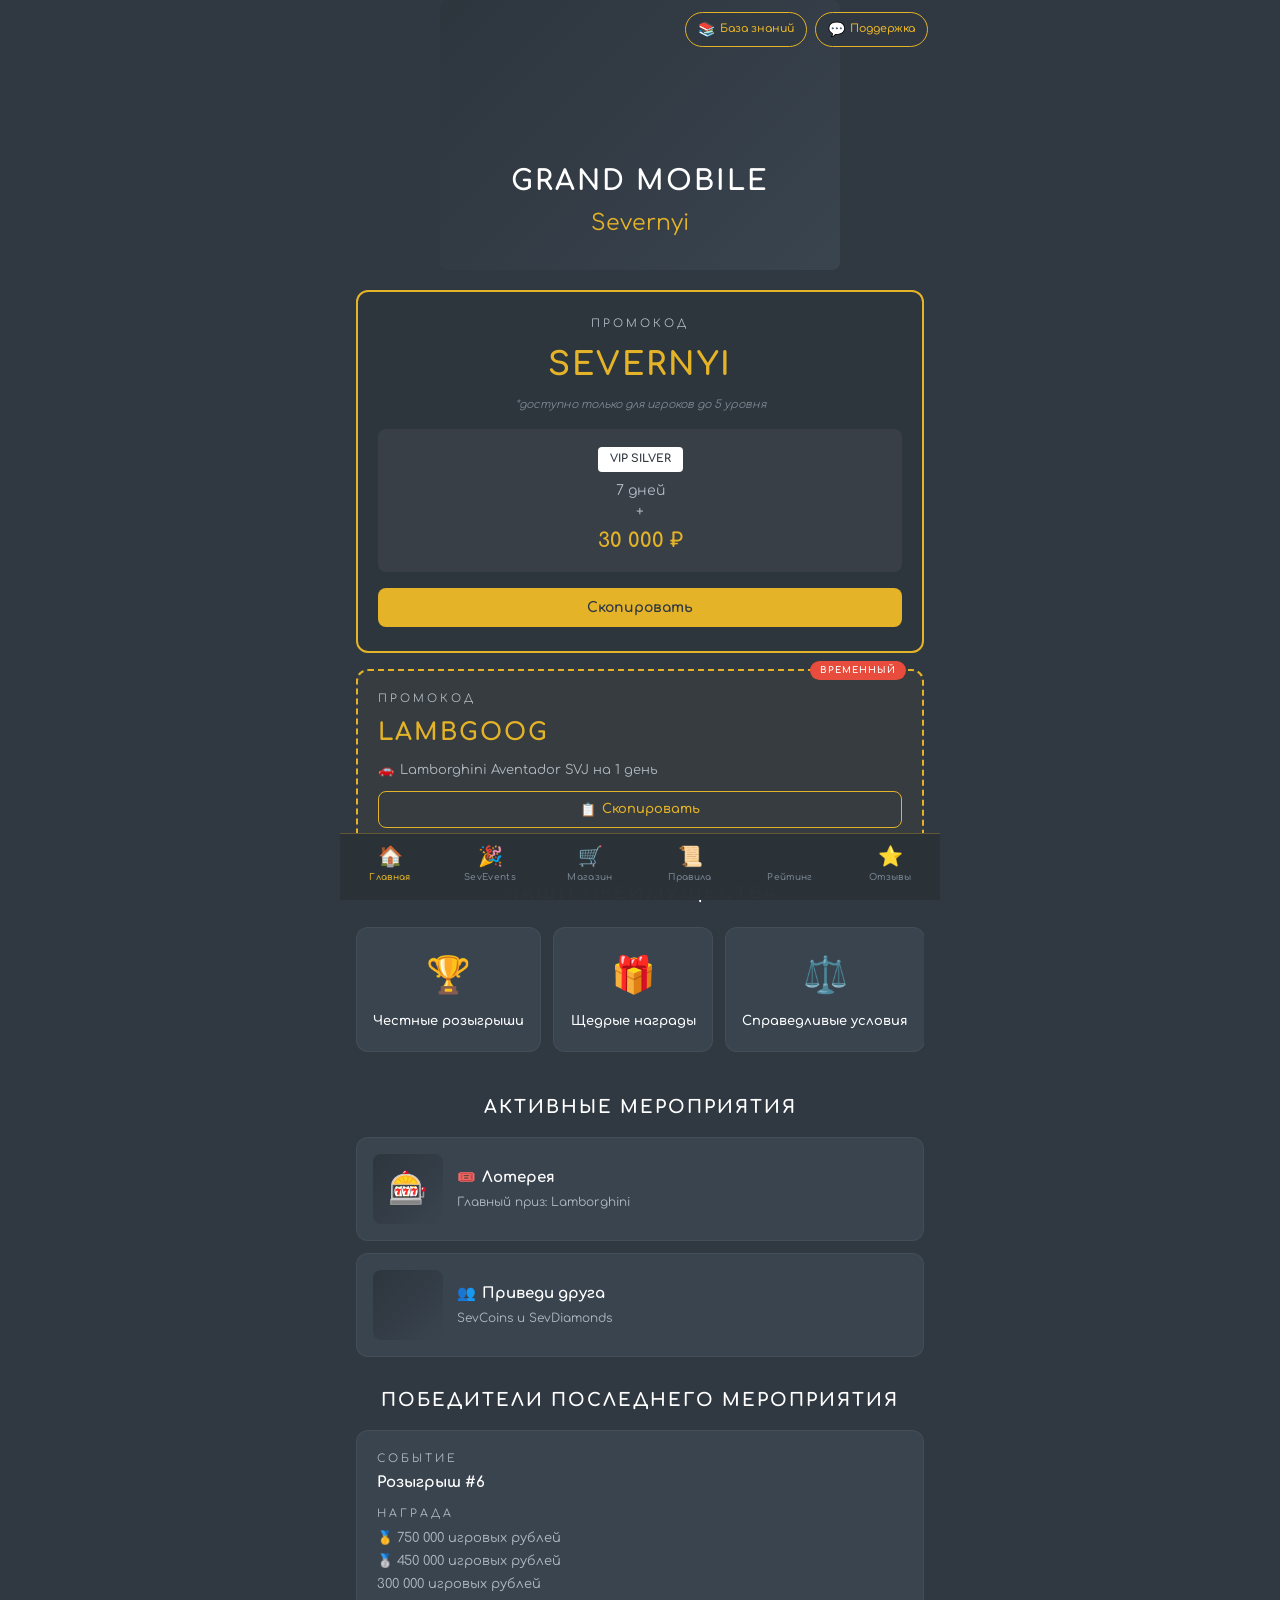
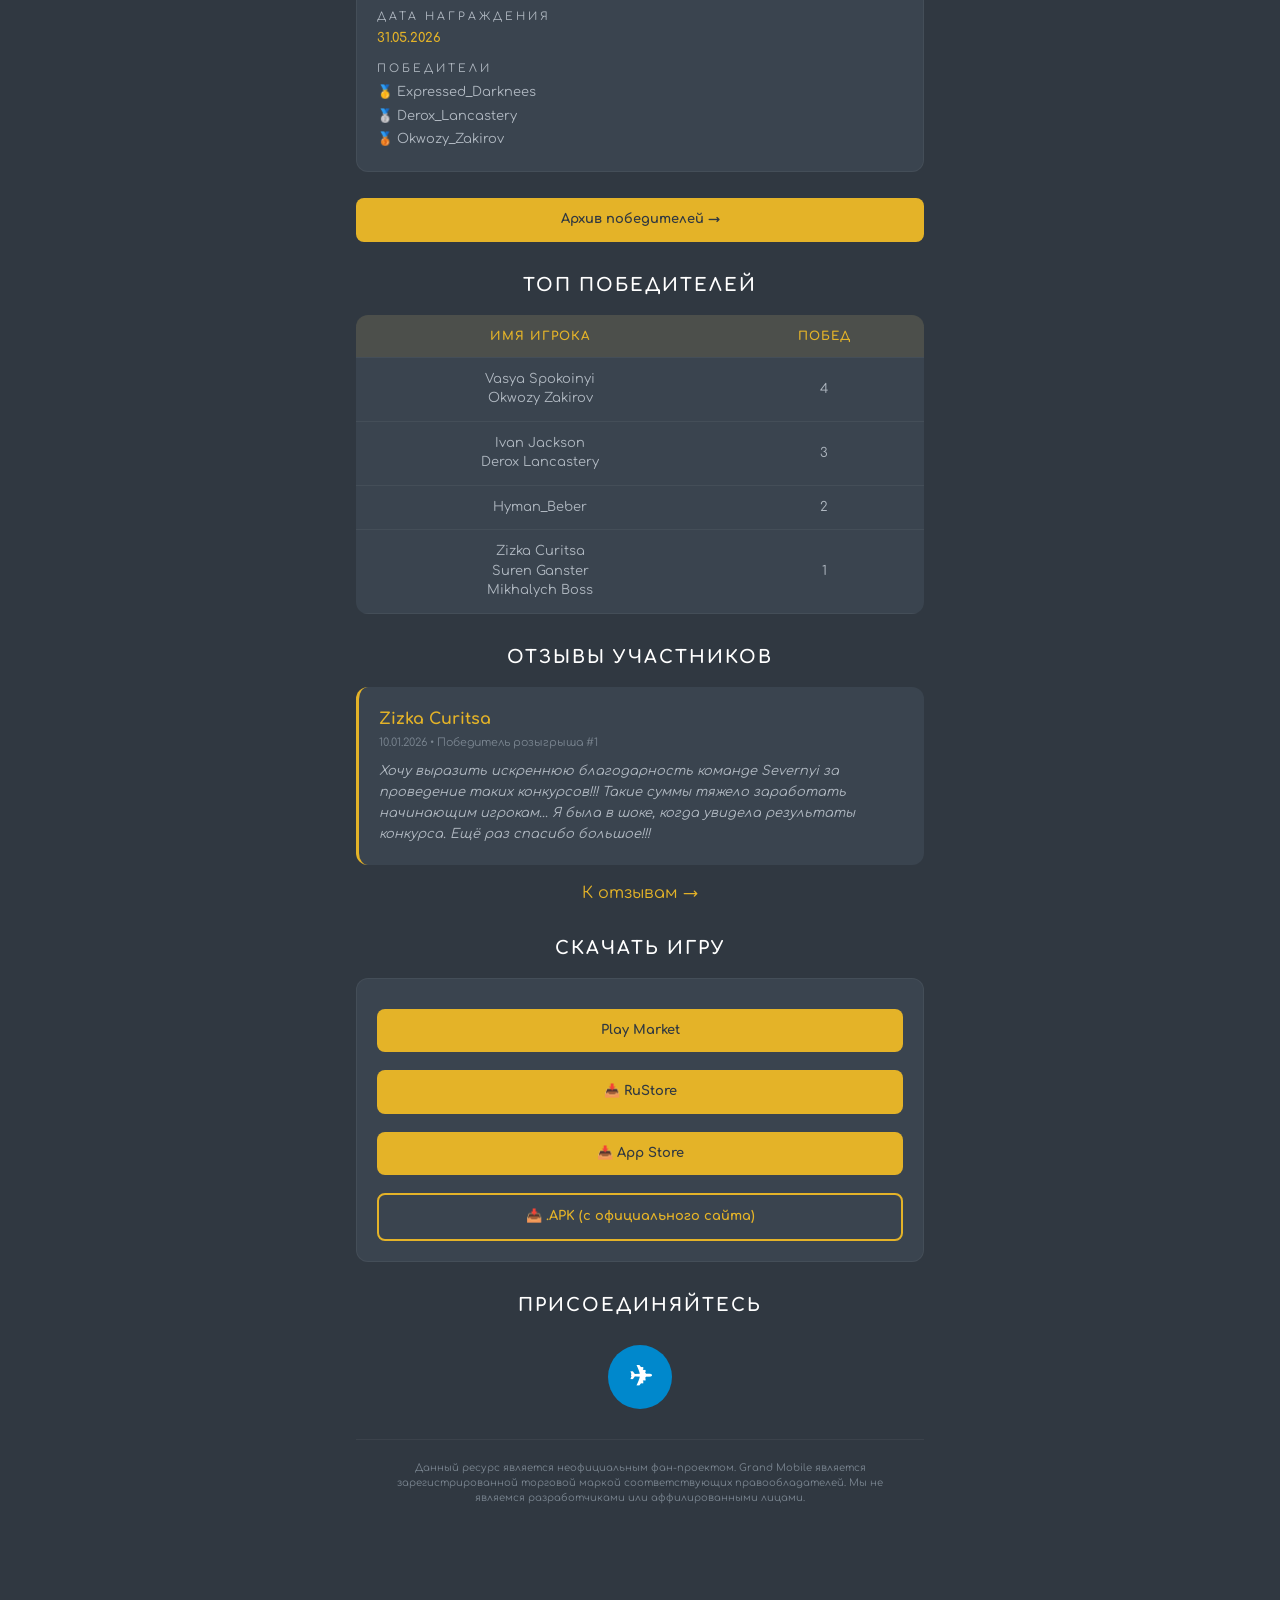
==== commit 495dc388: "Update index.html" ====
--- a/index.html
+++ b/index.html
@@ -8,134 +8,221 @@
 </head>
 <body>
 
+    <!-- Верхние кнопки -->
+    <div class="top-actions">
+        <a href="#" class="top-btn">
+            <span class="top-btn-icon">📚</span>
+            База знаний
+        </a>
+        <a href="support.html" class="top-btn">
+            <span class="top-btn-icon">💬</span>
+            Поддержка
+        </a>
+    </div>
+
+    <!-- Баннер с логотипом -->
+    <div class="banner">
+        <div class="banner-img">
+            <div class="banner-placeholder">
+                <div class="character">️</div>
+                <div class="logo-text">GRAND MOBILE</div>
+                <div class="logo-sub">Severnyi</div>
+            </div>
+        </div>
+    </div>
+
     <div class="content">
+
+        <!-- Основной промокод -->
+        <div class="promo-card">
+            <div class="promo-label">ПРОМОКОД</div>
+            <div class="promo-code">SEVERNYI</div>
+            <div class="promo-note">*доступно только для игроков до 5 уровня</div>
+            <div class="promo-reward">
+                <div class="vip-badge">VIP SILVER</div>
+                <div class="promo-reward-text">7 дней</div>
+                <div class="promo-reward-text">+</div>
+                <div class="promo-reward-amount">30 000 ₽</div>
+            </div>
+            <button class="copy-btn" onclick="copyPromo('SEVERNYI')">Скопировать</button>
+        </div>
+
+        <!-- Временный промокод -->
+        <div class="card card-dashed">
+            <div class="temp-badge">ВРЕМЕННЫЙ</div>
+            <div class="promo-label">ПРОМОКОД</div>
+            <div class="temp-promo-code">LAMBGOOG</div>
+            <div class="temp-promo-reward">
+                <span>🚗</span>
+                <span>Lamborghini Aventador SVJ на 1 день</span>
+            </div>
+            <button class="copy-btn-outline" onclick="copyPromo('LAMBGOOG')">
+                <span>📋</span>
+                Скопировать
+            </button>
+        </div>
+
+        <!-- Преимущества -->
+        <h2 class="section-title">Наши преимущества</h2>
+        <div class="advantages-scroll">
+            <div class="advantage-card">
+                <div class="advantage-icon">🏆</div>
+                <div class="advantage-text">Честные розыгрыши</div>
+            </div>
+            <div class="advantage-card">
+                <div class="advantage-icon">🎁</div>
+                <div class="advantage-text">Щедрые награды</div>
+            </div>
+            <div class="advantage-card">
+                <div class="advantage-icon">⚖️</div>
+                <div class="advantage-text">Справедливые условия</div>
+            </div>
+            <div class="advantage-card">
+                <div class="advantage-icon">⚡</div>
+                <div class="advantage-text">Быстрые выплаты</div>
+            </div>
+        </div>
+
+        <!-- Активные мероприятия -->
+        <h2 class="section-title">Активные мероприятия</h2>
         
-        <!-- Промокод -->
-        <div class="card card-gold-border text-center">
-            <div class="tech-label">ПРОМОКОД</div>
-            <div class="promo-code" style="margin: 15px 0;">SEVERNYI</div>
-            <p class="gray-text" style="font-size: 12px; margin-bottom: 20px; font-family: 'Share Tech Mono', monospace; font-style: italic;">
-                * доступно только для игроков до 5 уровня
-            </p>
-            <div class="promo-display">
-                <div class="vip-badge">VIP SILVER</div>
-                <div style="margin-top: 10px; font-family: 'Share Tech Mono', monospace; color: var(--text-gray);">
-                    7 дней
-                </div>
-                <div style="margin-top: 8px; font-family: 'Orbitron', sans-serif; font-size: 22px; font-weight: 800; color: var(--accent-gold); text-shadow: 0 0 15px var(--accent-gold-glow);">
-                    + 30 000 ₽
-                </div>
-            </div>
-        </div>
-
-        <div class="tech-line"></div>
-
-        <!-- Преимущества -->
-        <h2 class="page-title">Наши преимущества</h2>
-        <div class="card text-center">
-            <div style="font-size: 64px; margin-bottom: 10px; filter: drop-shadow(0 0 10px rgba(228, 179, 40, 0.5));">⚖️</div>
-            <h3 style="font-size: 18px; font-family: 'Orbitron', sans-serif; letter-spacing: 1px;">Справедливые условия победы</h3>
-        </div>
-
-        <!-- Активные мероприятия -->
-        <h2 class="page-title">Активные мероприятия</h2>
+        <div class="event-card">
+            <div class="event-thumb">🎰</div>
+            <div class="event-info">
+                <div class="event-title">
+                    <span>🎟️</span>
+                    Лотерея
+                </div>
+                <div class="event-desc">Главный приз: Lamborghini</div>
+            </div>
+        </div>
+
+        <div class="event-card">
+            <div class="event-thumb"></div>
+            <div class="event-info">
+                <div class="event-title">
+                    <span>👥</span>
+                    Приведи друга
+                </div>
+                <div class="event-desc">SevCoins и SevDiamonds</div>
+            </div>
+        </div>
+
+        <!-- Победители последнего мероприятия -->
+        <h2 class="section-title">Победители последнего мероприятия</h2>
         <div class="card">
-            <div class="tech-badge" style="margin-bottom: 10px;">АКТИВНО</div>
-            <h3 style="color: var(--accent-gold); margin-bottom: 10px; font-family: 'Orbitron', sans-serif; font-size: 16px;">АКЦИЯ "ПРИВЕДИ ДРУГА"</h3>
-            <p class="gray-text" style="margin: 10px 0; font-size: 15px;">Приглашайте друзей и зарабатывайте <strong class="gold">SevCoins</strong>, топовые приглашатели получат <strong class="gold">SevDiamonds</strong>!</p>
-            <a href="events.html" class="btn">ПОДРОБНЕЕ →</a>
-        </div>
-        
-        <div class="card text-center">
-            <div class="tech-label" style="margin-bottom: 10px;">СТАТУС: В РАЗРАБОТКЕ</div>
-            <p class="gray-text" style="font-family: 'Share Tech Mono', monospace;">Мероприятия ожидаются...<br>Наша команда уже работает над созданием следующего мероприятия</p>
-        </div>
-
-        <!-- Победители последнего мероприятия -->
-        <h2 class="page-title">Победители последнего мероприятия</h2>
-        <div class="card">
-            <div class="tech-label">СОБЫТИЕ</div>
-            <p style="font-family: 'Orbitron', sans-serif; font-size: 16px; margin: 5px 0 15px;">Розыгрыш #6</p>
-            
-            <div class="tech-label">НАГРАДА</div>
-            <p style="margin: 8px 0; font-family: 'Share Tech Mono', monospace;"> 750 000 игровых рублей</p>
-            <p style="margin: 8px 0; font-family: 'Share Tech Mono', monospace;">🥈 450 000 игровых рублей</p>
-            <p style="margin: 8px 0; font-family: 'Share Tech Mono', monospace;">🥉 300 000 игровых рублей</p>
-            
-            <div class="tech-label" style="margin-top: 15px;">ДАТА НАГРАЖДЕНИЯ</div>
-            <p style="font-family: 'Share Tech Mono', monospace; color: var(--accent-gold);">31.05.2026</p>
-            
-            <div class="tech-label" style="margin-top: 15px;">ПОБЕДИТЕЛИ</div>
-            <p style="margin: 8px 0; font-family: 'Share Tech Mono', monospace;">🥇 Expressed_Darknees</p>
-            <p style="margin: 8px 0; font-family: 'Share Tech Mono', monospace;">🥈 Derox_Lancastery</p>
-            <p style="margin: 8px 0; font-family: 'Share Tech Mono', monospace;">🥉 Okwozy_Zakirov</p>
-        </div>
-        <p class="text-center"><a href="archive.html" style="font-family: 'Orbitron', sans-serif; font-size: 12px; letter-spacing: 2px;">АРХИВ ПОБЕДИТЕЛЕЙ →</a></p>
+            <div style="margin-bottom: 12px;">
+                <div class="promo-label" style="text-align: left; margin-bottom: 4px;">СОБЫТИЕ</div>
+                <div style="font-weight: 700; font-size: 15px;">Розыгрыш #6</div>
+            </div>
+            <div style="margin-bottom: 12px;">
+                <div class="promo-label" style="text-align: left; margin-bottom: 4px;">НАГРАДА</div>
+                <div style="font-size: 13px; color: var(--text-gray); line-height: 1.8;">
+                    🥇 750 000 игровых рублей<br>
+                    🥈 450 000 игровых рублей<br>
+                     300 000 игровых рублей
+                </div>
+            </div>
+            <div style="margin-bottom: 12px;">
+                <div class="promo-label" style="text-align: left; margin-bottom: 4px;">ДАТА НАГРАЖДЕНИЯ</div>
+                <div style="font-size: 13px; color: var(--accent-gold); font-weight: 600;">31.05.2026</div>
+            </div>
+            <div>
+                <div class="promo-label" style="text-align: left; margin-bottom: 4px;">ПОБЕДИТЕЛИ</div>
+                <div style="font-size: 13px; color: var(--text-gray); line-height: 1.8;">
+                    🥇 Expressed_Darknees<br>
+                    🥈 Derox_Lancastery<br>
+                    🥉 Okwozy_Zakirov
+                </div>
+            </div>
+        </div>
+        <p class="text-center"><a href="archive.html" class="btn btn-full">Архив победителей →</a></p>
 
         <!-- Топ победителей -->
-        <h2 class="page-title">Топ победителей</h2>
+        <h2 class="section-title">Топ победителей</h2>
         <table>
-            <tr><th>Имя игрока</th><th>Кол-во побед</th></tr>
+            <tr><th>Имя игрока</th><th>Побед</th></tr>
             <tr><td>Vasya Spokoinyi<br>Okwozy Zakirov</td><td>4</td></tr>
             <tr><td>Ivan Jackson<br>Derox Lancastery</td><td>3</td></tr>
             <tr><td>Hyman_Beber</td><td>2</td></tr>
-            <tr><td>Zizka Curitsa<br>Suren Ganster<br>Mikhalych Boss<br>Expressed Darknees<br>Vova Gang</td><td>1</td></tr>
+            <tr><td>Zizka Curitsa<br>Suren Ganster<br>Mikhalych Boss</td><td>1</td></tr>
         </table>
 
         <!-- Отзывы -->
-        <h2 class="page-title">Отзывы участников</h2>
+        <h2 class="section-title">Отзывы участников</h2>
         <div class="review">
             <div class="review-author">Zizka Curitsa</div>
-            <p class="gray-text" style="font-size: 11px; font-family: 'Share Tech Mono', monospace; letter-spacing: 1px;">10.01.2026 • ПОБЕДИТЕЛЬ РОЗЫГРЫША #1</p>
-            <p class="review-text mt-10">Хочу выразить искреннюю благодарность команде Severnyi за проведение таких конкурсов!!! Такие суммы тяжело заработать начинающим игрокам... Я была в шоке, когда увидела результаты конкурса. Даже не знаю, просто не верилось, но я уже получила приз. Ещё раз спасибо большое!!!</p>
-        </div>
-        <p class="text-center"><a href="reviews.html" style="font-family: 'Orbitron', sans-serif; font-size: 12px; letter-spacing: 2px;">К ОТЗЫВАМ →</a></p>
-
-        <!-- Центр поддержки -->
-        <h2 class="page-title">Центр поддержки</h2>
-        <div class="card text-center">
-            <p style="font-size: 15px; line-height: 1.7;">Центр поддержки – Ваш надёжный проводник среди часто задаваемых вопросов, полезных советов и консультаций от профессионалов.</p>
-            <a href="support.html" class="btn-outline">В ЦЕНТР ПОДДЕРЖКИ</a>
-        </div>
+            <div class="review-date">10.01.2026 • Победитель розыгрыша #1</div>
+            <div class="review-text">Хочу выразить искреннюю благодарность команде Severnyi за проведение таких конкурсов!!! Такие суммы тяжело заработать начинающим игрокам... Я была в шоке, когда увидела результаты конкурса. Ещё раз спасибо большое!!!</div>
+        </div>
+        <p class="text-center"><a href="reviews.html">К отзывам →</a></p>
 
         <!-- Скачать игру -->
-        <h2 class="page-title">Скачать игру</h2>
-        <div class="card" style="padding: 15px;">
-            <a href="#" class="download-link">Play Market</a>
-            <a href="#" class="download-link">RuStore</a>
-            <a href="#" class="download-link">App Store</a>
-            <a href="#" class="download-link">.APK (с официального сайта)</a>
+        <h2 class="section-title">Скачать игру</h2>
+        <div class="card">
+            <a href="#" class="btn btn-full" style="margin-bottom: 8px;"> Play Market</a>
+            <a href="#" class="btn btn-full" style="margin-bottom: 8px;">📥 RuStore</a>
+            <a href="#" class="btn btn-full" style="margin-bottom: 8px;">📥 App Store</a>
+            <a href="#" class="btn-outline btn-full">📥 .APK (с официального сайта)</a>
         </div>
 
         <!-- Присоединяйтесь -->
-        <h2 class="page-title">Присоединяйтесь</h2>
-        <div class="text-center" style="margin-bottom: 30px;">
-            <a href="#" class="telegram-btn">✈</a>
-        </div>
+        <h2 class="section-title">Присоединяйтесь</h2>
+        <div class="text-center" style="margin-bottom: 20px;">
+            <a href="#" class="btn" style="background: #0088cc; color: #fff; width: 64px; height: 64px; border-radius: 50%; display: inline-flex; align-items: center; justify-content: center; font-size: 28px; padding: 0;">✈</a>
+        </div>
+
+        <!-- Дисклеймер -->
+        <div class="footer-disclaimer">
+            Данный ресурс является неофициальным фан-проектом. Grand Mobile является зарегистрированной торговой маркой соответствующих правообладателей. Мы не являемся разработчиками или аффилированными лицами.
+        </div>
+
     </div>
 
+    <!-- Нижняя навигация -->
     <nav class="bottom-nav">
-        <a href="index.html" class="active" title="Главная">
-            <span class="bottom-nav-icon">
-                <svg viewBox="0 0 24 24"><path d="M10 20v-6h4v6h5v-8h3L12 3 2 12h3v8z"/></svg>
-            </span>
-        </a>
-        <a href="events.html" title="Мероприятия">
-            <span class="bottom-nav-icon">
-                <svg viewBox="0 0 24 24"><path d="M19 3h-1V1h-2v2H8V1H6v2H5c-1.11 0-1.99.9-1.99 2L3 19c0 1.1.89 2 2 2h14c1.1 0 2-.9 2-2V5c0-1.1-.9-2-2-2zm0 16H5V8h14v11zM9 10H7v2h2v-2zm4 0h-2v2h2v-2zm4 0h-2v2h2v-2z"/></svg>
-            </span>
-        </a>
-        <a href="archive.html" title="Победители">
-            <span class="bottom-nav-icon">
-                <svg viewBox="0 0 24 24"><path d="M19 5h-2V3H7v2H5c-1.1 0-2 .9-2 2v1c0 2.55 1.92 4.63 4.39 4.94.63 1.5 1.98 2.63 3.61 2.96V19H7v2h10v-2h-4v-3.1c1.63-.33 2.98-1.46 3.61-2.96C19.08 12.63 21 10.55 21 8V7c0-1.1-.9-2-2-2zM5 8V7h2v3.82C5.84 10.4 5 9.3 5 8zm14 0c0 1.3-.84 2.4-2 2.82V7h2v1z"/></svg>
-            </span>
-        </a>
-        <a href="support.html" title="Поддержка">
-            <span class="bottom-nav-icon">
-                <svg viewBox="0 0 24 24"><path d="M20 2H4c-1.1 0-1.99.9-1.99 2L2 22l4-4h14c1.1 0 2-.9 2-2V4c0-1.1-.9-2-2-2zm-7 12h-2v-2h2v2zm0-4h-2V6h2v4z"/></svg>
-            </span>
+        <a href="index.html" class="active">
+            <span class="bottom-nav-icon"><span class="emoji-icon">🏠</span></span>
+            <span class="bottom-nav-label">Главная</span>
+        </a>
+        <a href="events.html">
+            <span class="bottom-nav-icon"><span class="emoji-icon">🎉</span></span>
+            <span class="bottom-nav-label">SevEvents</span>
+        </a>
+        <a href="#">
+            <span class="bottom-nav-icon"><span class="emoji-icon">🛒</span></span>
+            <span class="bottom-nav-label">Магазин</span>
+        </a>
+        <a href="rules.html">
+            <span class="bottom-nav-icon"><span class="emoji-icon">📜</span></span>
+            <span class="bottom-nav-label">Правила</span>
+        </a>
+        <a href="archive.html">
+            <span class="bottom-nav-icon"><span class="emoji-icon"></span></span>
+            <span class="bottom-nav-label">Рейтинг</span>
+        </a>
+        <a href="reviews.html">
+            <span class="bottom-nav-icon"><span class="emoji-icon">⭐</span></span>
+            <span class="bottom-nav-label">Отзывы</span>
         </a>
     </nav>
+
+    <script>
+        function copyPromo(code) {
+            navigator.clipboard.writeText(code).then(() => {
+                alert('Промокод ' + code + ' скопирован!');
+            }).catch(() => {
+                // Fallback
+                const textarea = document.createElement('textarea');
+                textarea.value = code;
+                document.body.appendChild(textarea);
+                textarea.select();
+                document.execCommand('copy');
+                document.body.removeChild(textarea);
+                alert('Промокод ' + code + ' скопирован!');
+            });
+        }
+    </script>
 
 </body>
 </html>
--- a/styles.css
+++ b/styles.css
@@ -1,17 +1,17 @@
 @import url('https://fonts.googleapis.com/css2?family=Comfortaa:wght@300;400;500;600;700&display=swap');
 
 :root {
-    --bg-primary: #1a1f26;
-    --bg-secondary: #242b35;
-    --bg-card: rgba(42, 50, 60, 0.6);
+    --bg-primary: #303841;
+    --bg-secondary: #3a444f;
+    --bg-card: #3a444f;
+    --bg-card-dark: #2d353d;
     --accent-gold: #e4b328;
-    --accent-gold-glow: rgba(228, 179, 40, 0.6);
-    --accent-cyan: #00f0ff;
-    --accent-cyan-glow: rgba(0, 240, 255, 0.4);
+    --accent-gold-glow: rgba(228, 179, 40, 0.4);
+    --accent-red: #e74c3c;
     --text-white: #ffffff;
-    --text-gray: #8a95a5;
-    --text-dim: #5a6575;
-    --border-tech: rgba(228, 179, 40, 0.3);
+    --text-gray: #b0b8c1;
+    --text-dim: #7a8590;
+    --border-tech: rgba(228, 179, 40, 0.4);
 }
 
 * {
@@ -27,320 +27,485 @@
     font-weight: 400;
     max-width: 600px;
     margin: 0 auto;
-    line-height: 1.6;
+    line-height: 1.5;
     -webkit-font-smoothing: antialiased;
     position: relative;
     min-height: 100vh;
-    overflow-x: hidden;
-}
-
-/* Сетка на фоне */
-body::before {
-    content: '';
-    position: fixed;
-    top: 0;
-    left: 0;
-    right: 0;
-    bottom: 0;
-    background-image: 
-        linear-gradient(rgba(228, 179, 40, 0.03) 1px, transparent 1px),
-        linear-gradient(90deg, rgba(228, 179, 40, 0.03) 1px, transparent 1px);
-    background-size: 40px 40px;
-    pointer-events: none;
-    z-index: 0;
-}
-
-/* Эффект сканлайна */
-body::after {
-    content: '';
-    position: fixed;
-    top: 0;
-    left: 0;
-    right: 0;
-    bottom: 0;
-    background: repeating-linear-gradient(
-        0deg,
-        transparent,
-        transparent 2px,
-        rgba(0, 0, 0, 0.03) 2px,
-        rgba(0, 0, 0, 0.03) 4px
-    );
-    pointer-events: none;
-    z-index: 1;
+    padding-bottom: 80px;
 }
 
 .content {
+    padding: 0 16px 20px 16px;
+}
+
+h1, h2, h3 {
+    font-family: 'Comfortaa', cursive;
+    font-weight: 700;
+    letter-spacing: 0.5px;
+}
+
+.gold { 
+    color: var(--accent-gold);
+}
+.gray-text { color: var(--text-gray); }
+.text-center { text-align: center; }
+.mt-10 { margin-top: 10px; }
+.mt-20 { margin-top: 20px; }
+
+/* ===== ВЕРХНИЕ КНОПКИ ===== */
+.top-actions {
+    position: absolute;
+    top: 12px;
+    right: 12px;
+    display: flex;
+    gap: 8px;
+    z-index: 10;
+}
+
+.top-btn {
+    background: rgba(48, 56, 65, 0.9);
+    border: 1px solid var(--accent-gold);
+    color: var(--accent-gold);
+    padding: 6px 12px;
+    border-radius: 20px;
+    font-family: 'Comfortaa', cursive;
+    font-size: 11px;
+    font-weight: 600;
+    cursor: pointer;
+    display: flex;
+    align-items: center;
+    gap: 5px;
+    text-decoration: none;
+    transition: all 0.2s;
+}
+
+.top-btn:hover {
+    background: var(--accent-gold);
+    color: var(--bg-primary);
+    text-decoration: none;
+}
+
+.top-btn-icon {
+    font-size: 14px;
+}
+
+/* ===== БАННЕР ===== */
+.banner {
+    width: 100%;
+    max-width: 400px;
+    margin: 0 auto 20px;
+    display: block;
+    border-radius: 8px;
+    overflow: hidden;
+}
+
+.banner-img {
+    width: 100%;
+    height: auto;
+    display: block;
+    background: linear-gradient(135deg, #2d353d, #3a444f);
+    min-height: 180px;
+    display: flex;
+    align-items: center;
+    justify-content: center;
     position: relative;
-    z-index: 2;
-    padding: 20px 20px 100px 20px;
-}
-
-h1, h2, h3 {
-    font-family: 'Comfortaa', cursive;
-    font-weight: 700;
-    letter-spacing: 1px;
-}
-
-.gold { 
-    color: var(--accent-gold);
-    text-shadow: 0 0 10px var(--accent-gold-glow);
-}
-.gray-text { color: var(--text-gray); }
-
-/* ===== КАРТОЧКИ (СТЕКЛЯННЫЕ) ===== */
+}
+
+.banner-placeholder {
+    text-align: center;
+    padding: 30px;
+}
+
+.banner-placeholder .logo-text {
+    font-family: 'Comfortaa', cursive;
+    font-size: 28px;
+    font-weight: 700;
+    color: var(--text-white);
+    letter-spacing: 2px;
+}
+
+.banner-placeholder .logo-sub {
+    font-size: 22px;
+    color: var(--accent-gold);
+    margin-top: 5px;
+}
+
+.banner-placeholder .character {
+    font-size: 80px;
+    margin-bottom: 10px;
+}
+
+/* ===== КАРТОЧКИ ===== */
 .card {
     background: var(--bg-card);
-    backdrop-filter: blur(10px);
-    -webkit-backdrop-filter: blur(10px);
-    border: 1px solid var(--border-tech);
+    border-radius: 12px;
+    padding: 20px;
+    margin: 16px 0;
+    border: 1px solid rgba(255, 255, 255, 0.05);
+}
+
+.card-gold {
+    border: 2px solid var(--accent-gold);
+    box-shadow: 0 0 20px rgba(228, 179, 40, 0.15);
+}
+
+.card-dashed {
+    border: 2px dashed var(--accent-gold);
+    background: rgba(228, 179, 40, 0.03);
+    position: relative;
+}
+
+/* ===== ПРОМОКОД ===== */
+.promo-card {
+    background: var(--bg-card-dark);
+    border: 2px solid var(--accent-gold);
+    border-radius: 12px;
+    padding: 24px 20px;
+    margin: 16px 0;
+    text-align: center;
+    position: relative;
+}
+
+.promo-label {
+    font-size: 11px;
+    letter-spacing: 3px;
+    color: var(--text-gray);
+    text-transform: uppercase;
+    margin-bottom: 8px;
+}
+
+.promo-code {
+    font-size: 32px;
+    font-weight: 700;
+    color: var(--accent-gold);
+    letter-spacing: 2px;
+    margin-bottom: 8px;
+}
+
+.promo-note {
+    font-size: 11px;
+    color: var(--text-dim);
+    font-style: italic;
+    margin-bottom: 16px;
+}
+
+.promo-reward {
+    background: rgba(255, 255, 255, 0.05);
+    border-radius: 8px;
+    padding: 16px;
+    margin-bottom: 16px;
+}
+
+.vip-badge {
+    background: #fff;
+    color: #303841;
+    padding: 4px 12px;
     border-radius: 4px;
-    padding: 24px;
-    margin: 20px 0;
-    position: relative;
-    transition: all 0.3s ease;
-    clip-path: polygon(
-        0 12px, 12px 0, 
-        calc(100% - 12px) 0, 100% 12px,
-        100% calc(100% - 12px), calc(100% - 12px) 100%,
-        12px 100%, 0 calc(100% - 12px)
-    );
-}
-
-.card::before {
-    content: '';
+    font-size: 11px;
+    font-weight: 700;
+    display: inline-block;
+    margin-bottom: 8px;
+}
+
+.promo-reward-text {
+    font-size: 14px;
+    color: var(--text-gray);
+}
+
+.promo-reward-amount {
+    font-size: 20px;
+    font-weight: 700;
+    color: var(--accent-gold);
+    margin-top: 4px;
+}
+
+.copy-btn {
+    width: 100%;
+    background: var(--accent-gold);
+    color: var(--bg-primary);
+    border: none;
+    padding: 12px;
+    border-radius: 8px;
+    font-family: 'Comfortaa', cursive;
+    font-weight: 700;
+    font-size: 14px;
+    cursor: pointer;
+    transition: all 0.2s;
+}
+
+.copy-btn:hover {
+    background: #f5c842;
+    transform: translateY(-1px);
+}
+
+.copy-btn-outline {
+    width: 100%;
+    background: transparent;
+    color: var(--accent-gold);
+    border: 1px solid var(--accent-gold);
+    padding: 10px;
+    border-radius: 8px;
+    font-family: 'Comfortaa', cursive;
+    font-weight: 600;
+    font-size: 13px;
+    cursor: pointer;
+    display: flex;
+    align-items: center;
+    justify-content: center;
+    gap: 6px;
+    transition: all 0.2s;
+}
+
+.copy-btn-outline:hover {
+    background: rgba(228, 179, 40, 0.1);
+}
+
+/* Временный бейдж */
+.temp-badge {
     position: absolute;
-    top: 0;
-    left: 0;
-    right: 0;
-    height: 2px;
-    background: linear-gradient(90deg, transparent, var(--accent-gold), transparent);
-    opacity: 0.5;
-}
-
-.card:hover {
-    border-color: var(--accent-gold);
-    box-shadow: 0 0 20px rgba(228, 179, 40, 0.2), inset 0 0 20px rgba(228, 179, 40, 0.05);
-    transform: translateY(-2px);
-}
-
-.card-gold-border {
-    border: 1px solid var(--accent-gold);
-    box-shadow: 0 0 30px rgba(228, 179, 40, 0.3), inset 0 0 30px rgba(228, 179, 40, 0.05);
-    animation: pulse-gold 3s ease-in-out infinite;
-}
-
-@keyframes pulse-gold {
-    0%, 100% { box-shadow: 0 0 30px rgba(228, 179, 40, 0.3), inset 0 0 30px rgba(228, 179, 40, 0.05); }
-    50% { box-shadow: 0 0 50px rgba(228, 179, 40, 0.5), inset 0 0 40px rgba(228, 179, 40, 0.1); }
-}
-
-/* Угловые декорации карточек */
-.card::after {
-    content: '';
-    position: absolute;
-    top: 8px;
-    right: 8px;
-    width: 20px;
-    height: 20px;
-    border-top: 2px solid var(--accent-gold);
-    border-right: 2px solid var(--accent-gold);
-    opacity: 0.6;
+    top: -10px;
+    right: 16px;
+    background: var(--accent-red);
+    color: #fff;
+    padding: 3px 10px;
+    border-radius: 10px;
+    font-size: 9px;
+    font-weight: 700;
+    letter-spacing: 1px;
+    text-transform: uppercase;
+}
+
+.temp-promo-code {
+    font-size: 24px;
+    font-weight: 700;
+    color: var(--accent-gold);
+    letter-spacing: 2px;
+    margin: 8px 0;
+}
+
+.temp-promo-reward {
+    font-size: 13px;
+    color: var(--text-gray);
+    margin: 10px 0;
+    display: flex;
+    align-items: center;
+    gap: 6px;
+}
+
+/* ===== ЗАГОЛОВКИ СЕКЦИЙ ===== */
+.section-title {
+    text-align: center;
+    font-size: 18px;
+    font-weight: 700;
+    margin: 30px 0 16px;
+    letter-spacing: 2px;
+    text-transform: uppercase;
+    color: var(--text-white);
+}
+
+/* ===== ПРЕИМУЩЕСТВА (ГОРИЗОНТАЛЬНЫЙ СКРОЛЛ) ===== */
+.advantages-scroll {
+    display: flex;
+    gap: 12px;
+    overflow-x: auto;
+    padding: 4px 0 12px 0;
+    scrollbar-width: none;
+}
+
+.advantages-scroll::-webkit-scrollbar {
+    display: none;
+}
+
+.advantage-card {
+    min-width: 160px;
+    background: var(--bg-card);
+    border-radius: 12px;
+    padding: 20px 16px;
+    text-align: center;
+    border: 1px solid rgba(255, 255, 255, 0.05);
+    flex-shrink: 0;
+}
+
+.advantage-icon {
+    font-size: 36px;
+    margin-bottom: 10px;
+    color: var(--accent-gold);
+}
+
+.advantage-text {
+    font-size: 13px;
+    font-weight: 600;
+    color: var(--text-white);
+}
+
+/* ===== КАРТОЧКИ МЕРОПРИЯТИЙ ===== */
+.event-card {
+    background: var(--bg-card);
+    border-radius: 12px;
+    padding: 16px;
+    margin: 12px 0;
+    display: flex;
+    gap: 14px;
+    align-items: center;
+    border: 1px solid rgba(255, 255, 255, 0.05);
+}
+
+.event-thumb {
+    width: 70px;
+    height: 70px;
+    border-radius: 8px;
+    background: linear-gradient(135deg, #2d353d, #3a444f);
+    flex-shrink: 0;
+    display: flex;
+    align-items: center;
+    justify-content: center;
+    font-size: 32px;
+    overflow: hidden;
+}
+
+.event-thumb img {
+    width: 100%;
+    height: 100%;
+    object-fit: cover;
+}
+
+.event-info {
+    flex: 1;
+    min-width: 0;
+}
+
+.event-title {
+    font-size: 15px;
+    font-weight: 700;
+    color: var(--text-white);
+    margin-bottom: 4px;
+    display: flex;
+    align-items: center;
+    gap: 6px;
+}
+
+.event-desc {
+    font-size: 12px;
+    color: var(--text-gray);
 }
 
 /* ===== КНОПКИ ===== */
 .btn {
-    background: linear-gradient(135deg, var(--accent-gold), #c99a1f);
-    color: #1a1f26;
-    padding: 14px 28px;
-    border-radius: 2px;
+    background: var(--accent-gold);
+    color: var(--bg-primary);
+    padding: 12px 24px;
+    border-radius: 8px;
     text-decoration: none;
     display: inline-block;
     font-weight: 700;
-    font-family: 'Comfortaa', cursive;
-    font-size: 13px;
-    letter-spacing: 2px;
-    text-transform: uppercase;
-    margin-top: 15px;
+    font-size: 13px;
+    margin-top: 10px;
     border: none;
     cursor: pointer;
-    transition: all 0.3s ease;
-    position: relative;
-    clip-path: polygon(10px 0, 100% 0, 100% calc(100% - 10px), calc(100% - 10px) 100%, 0 100%, 0 10px);
-    box-shadow: 0 0 20px rgba(228, 179, 40, 0.4);
+    transition: all 0.2s;
+    font-family: 'Comfortaa', cursive;
 }
 
 .btn:hover {
-    box-shadow: 0 0 30px rgba(228, 179, 40, 0.7);
-    text-decoration: none;
-    color: #1a1f26;
-    transform: translateY(-2px);
+    background: #f5c842;
+    text-decoration: none;
+    transform: translateY(-1px);
+}
+
+.btn-full {
+    width: 100%;
+    text-align: center;
 }
 
 .btn-outline {
     background: transparent;
     color: var(--accent-gold);
-    border: 1px solid var(--accent-gold);
-    padding: 14px 28px;
-    border-radius: 2px;
+    border: 2px solid var(--accent-gold);
+    padding: 12px 24px;
+    border-radius: 8px;
     text-decoration: none;
     display: inline-block;
     font-weight: 700;
-    font-family: 'Comfortaa', cursive;
-    font-size: 13px;
-    letter-spacing: 2px;
-    text-transform: uppercase;
-    margin-top: 15px;
-    transition: all 0.3s ease;
-    clip-path: polygon(10px 0, 100% 0, 100% calc(100% - 10px), calc(100% - 10px) 100%, 0 100%, 0 10px);
+    font-size: 13px;
+    margin-top: 10px;
+    transition: all 0.2s;
+    font-family: 'Comfortaa', cursive;
 }
 
 .btn-outline:hover {
     background: var(--accent-gold);
-    color: #1a1f26;
-    box-shadow: 0 0 25px rgba(228, 179, 40, 0.5);
-    text-decoration: none;
-}
-
-/* ===== ЗАГОЛОВКИ СЕКЦИЙ ===== */
-.page-title {
-    text-align: center;
-    font-size: 20px;
-    font-weight: 700;
-    margin: 40px 0 20px;
-    letter-spacing: 4px;
-    text-transform: uppercase;
-    color: var(--text-white);
-    position: relative;
-    padding: 15px 0;
-}
-
-.page-title::before,
-.page-title::after {
-    content: '';
-    position: absolute;
-    top: 50%;
-    width: 30%;
-    height: 1px;
-    background: linear-gradient(90deg, transparent, var(--accent-gold), transparent);
-}
-
-.page-title::before { left: 0; }
-.page-title::after { right: 0; }
+    color: var(--bg-primary);
+    text-decoration: none;
+}
 
 /* ===== ССЫЛКИ ===== */
 a { 
     color: var(--accent-gold); 
     text-decoration: none; 
-    transition: all 0.2s;
+    transition: color 0.2s;
 }
 a:hover { 
-    color: var(--accent-cyan);
-    text-shadow: 0 0 8px var(--accent-cyan-glow);
+    color: #f5c842;
     text-decoration: none; 
 }
 
 /* ===== ТАБЛИЦА ===== */
 table { 
     width: 100%; 
-    border-collapse: separate;
-    border-spacing: 0;
-    margin: 20px 0; 
+    border-collapse: collapse;
+    margin: 16px 0; 
     background: var(--bg-card);
-    border: 1px solid var(--border-tech);
-    border-radius: 4px;
+    border-radius: 12px;
     overflow: hidden;
-    backdrop-filter: blur(10px);
 }
 table th, table td { 
-    border: 1px solid var(--border-tech); 
     padding: 12px; 
     text-align: center; 
+    border-bottom: 1px solid rgba(255, 255, 255, 0.05);
 }
 table th { 
     background: rgba(228, 179, 40, 0.1); 
     color: var(--accent-gold); 
-    font-family: 'Comfortaa', cursive;
     font-weight: 700;
     font-size: 12px;
-    letter-spacing: 2px;
+    letter-spacing: 1px;
     text-transform: uppercase;
 }
 table td {
-    font-family: 'Comfortaa', cursive;
-    font-size: 14px;
+    font-size: 13px;
+    color: var(--text-gray);
 }
 
 /* ===== ОТЗЫВ ===== */
 .review {
     background: var(--bg-card);
-    backdrop-filter: blur(10px);
-    border-radius: 4px;
-    padding: 24px;
-    margin: 20px 0;
+    border-radius: 12px;
+    padding: 20px;
+    margin: 16px 0;
     border-left: 3px solid var(--accent-gold);
-    position: relative;
-    clip-path: polygon(0 0, calc(100% - 15px) 0, 100% 15px, 100% 100%, 15px 100%, 0 calc(100% - 15px));
-}
-
-.review::before {
-    content: '"';
-    position: absolute;
-    top: -10px;
-    left: 15px;
-    font-size: 60px;
-    color: var(--accent-gold);
-    opacity: 0.3;
-    font-family: serif;
 }
 
 .review-author { 
     color: var(--accent-gold); 
-    font-family: 'Comfortaa', cursive;
     font-weight: 700; 
     font-size: 16px; 
-    margin-bottom: 8px; 
-    letter-spacing: 1px;
-    text-shadow: 0 0 10px var(--accent-gold-glow);
-}
+    margin-bottom: 4px; 
+}
+
+.review-date {
+    font-size: 11px;
+    color: var(--text-dim);
+    margin-bottom: 10px;
+}
+
 .review-text { 
     font-style: italic; 
     color: var(--text-gray); 
-    line-height: 1.7; 
-    font-family: 'Comfortaa', cursive;
-}
-
-/* ===== ДЕКОРАТИВНЫЕ ЭЛЕМЕНТЫ ===== */
-.tech-line {
-    height: 1px;
-    background: linear-gradient(90deg, transparent, var(--accent-gold), transparent);
-    margin: 20px 0;
-    opacity: 0.5;
-}
-
-.tech-badge {
-    display: inline-block;
-    padding: 4px 12px;
-    background: rgba(228, 179, 40, 0.1);
-    border: 1px solid var(--accent-gold);
-    color: var(--accent-gold);
-    font-family: 'Comfortaa', cursive;
-    font-size: 11px;
-    font-weight: 700;
-    letter-spacing: 2px;
-    text-transform: uppercase;
-    margin: 5px 0;
-}
-
-.tech-label {
-    font-family: 'Comfortaa', cursive;
-    font-size: 11px;
-    font-weight: 500;
-    letter-spacing: 3px;
-    text-transform: uppercase;
-    color: var(--text-dim);
-}
-
-/* ===== НИЖНЯЯ НАВИГАЦИЯ ===== */
+    line-height: 1.6; 
+    font-size: 13px;
+}
+
+/* ===== НИЖНЯЯ НАВИГАЦИЯ С ПОДПИСЯМИ ===== */
 .bottom-nav {
     position: fixed;
     bottom: 0;
@@ -348,84 +513,44 @@
     transform: translateX(-50%);
     width: 100%;
     max-width: 600px;
-    background: rgba(26, 31, 38, 0.95);
+    background: rgba(42, 50, 57, 0.98);
     backdrop-filter: blur(15px);
     -webkit-backdrop-filter: blur(15px);
-    border-top: 1px solid var(--accent-gold);
+    border-top: 1px solid rgba(228, 179, 40, 0.3);
     display: flex;
     justify-content: space-around;
-    padding: 10px 0 15px 0;
+    padding: 8px 0 12px 0;
     z-index: 100;
-    box-shadow: 0 -5px 30px rgba(228, 179, 40, 0.2);
-}
-
-.bottom-nav::before {
-    content: '';
-    position: absolute;
-    top: -1px;
-    left: 0;
-    right: 0;
-    height: 1px;
-    background: linear-gradient(90deg, transparent, var(--accent-cyan), var(--accent-gold), var(--accent-cyan), transparent);
-    animation: scan-line 4s linear infinite;
-}
-
-@keyframes scan-line {
-    0% { transform: translateX(-100%); }
-    100% { transform: translateX(100%); }
 }
 
 .bottom-nav a {
     display: flex;
+    flex-direction: column;
     align-items: center;
     justify-content: center;
-    width: 50px;
-    height: 50px;
     text-decoration: none;
     color: var(--text-dim);
-    transition: all 0.3s ease;
-    border-radius: 4px;
-    position: relative;
+    transition: all 0.2s;
+    flex: 1;
+    padding: 4px 2px;
+    gap: 3px;
 }
 
 .bottom-nav a:hover {
     color: var(--accent-gold);
-    background: rgba(228, 179, 40, 0.1);
-    text-decoration: none;
-    transform: translateY(-3px);
+    text-decoration: none;
 }
 
 .bottom-nav a.active {
     color: var(--accent-gold);
 }
 
-.bottom-nav a.active::before {
-    content: '';
-    position: absolute;
-    top: -10px;
-    left: 50%;
-    transform: translateX(-50%);
-    width: 30px;
-    height: 2px;
-    background: var(--accent-gold);
-    box-shadow: 0 0 10px var(--accent-gold);
-}
-
-.bottom-nav a.active::after {
-    content: '';
-    position: absolute;
-    bottom: 0;
-    left: 50%;
-    transform: translateX(-50%);
-    width: 40px;
-    height: 2px;
-    background: linear-gradient(90deg, transparent, var(--accent-gold), transparent);
-}
-
 .bottom-nav-icon {
-    width: 26px;
-    height: 26px;
-    filter: drop-shadow(0 0 3px currentColor);
+    width: 22px;
+    height: 22px;
+    display: flex;
+    align-items: center;
+    justify-content: center;
 }
 
 .bottom-nav-icon svg {
@@ -434,131 +559,36 @@
     fill: currentColor;
 }
 
-/* ===== УТИЛИТЫ ===== */
-.text-center { text-align: center; }
-.mt-10 { margin-top: 10px; }
-.mt-20 { margin-top: 20px; }
-
-/* ===== АНИМАЦИИ ===== */
-@keyframes flicker {
-    0%, 100% { opacity: 1; }
-    50% { opacity: 0.95; }
-}
-
-@keyframes glow-pulse {
-    0%, 100% { text-shadow: 0 0 10px var(--accent-gold-glow); }
-    50% { text-shadow: 0 0 20px var(--accent-gold-glow), 0 0 30px var(--accent-gold-glow); }
-}
-
-.glow-text {
-    animation: glow-pulse 2s ease-in-out infinite;
-}
-
-/* Промокод-блок */
-.promo-display {
-    background: rgba(228, 179, 40, 0.05);
-    border: 1px solid var(--accent-gold);
-    padding: 20px 30px;
-    border-radius: 4px;
-    display: inline-block;
-    position: relative;
-    clip-path: polygon(15px 0, 100% 0, 100% calc(100% - 15px), calc(100% - 15px) 100%, 0 100%, 0 15px);
-}
-
-.promo-display::before {
-    content: '';
-    position: absolute;
-    top: 0;
-    left: 0;
-    right: 0;
-    bottom: 0;
-    background: linear-gradient(135deg, rgba(228, 179, 40, 0.1), transparent);
-    pointer-events: none;
-}
-
-.promo-code {
-    font-family: 'Comfortaa', cursive;
-    font-size: 36px;
-    font-weight: 700;
-    color: var(--accent-gold);
-    letter-spacing: 4px;
-    text-shadow: 0 0 20px var(--accent-gold-glow);
-    animation: glow-pulse 2s ease-in-out infinite;
-}
-
-/* VIP бейдж */
-.vip-badge {
-    background: linear-gradient(135deg, #c0c0c0, #808080);
-    color: #1a1f26;
-    padding: 6px 16px;
-    font-family: 'Comfortaa', cursive;
-    font-weight: 700;
-    font-size: 12px;
-    letter-spacing: 2px;
-    display: inline-block;
-    clip-path: polygon(8px 0, 100% 0, 100% calc(100% - 8px), calc(100% - 8px) 100%, 0 100%, 0 8px);
-}
-
-/* Ссылки на скачивание */
-.download-link {
-    display: flex;
-    align-items: center;
-    padding: 12px 16px;
-    margin: 8px 0;
-    background: rgba(228, 179, 40, 0.05);
-    border: 1px solid var(--border-tech);
-    border-radius: 4px;
-    transition: all 0.3s ease;
-    font-family: 'Comfortaa', cursive;
-    font-size: 14px;
-}
-
-.download-link:hover {
-    background: rgba(228, 179, 40, 0.15);
-    border-color: var(--accent-gold);
-    transform: translateX(5px);
-}
-
-.download-link::before {
-    content: '▶';
-    margin-right: 12px;
-    color: var(--accent-gold);
+.bottom-nav-icon .emoji-icon {
+    font-size: 20px;
+}
+
+.bottom-nav-label {
+    font-size: 9px;
+    font-weight: 600;
+    letter-spacing: 0.3px;
+    white-space: nowrap;
+}
+
+/* ===== ПОДВАЛ ===== */
+.footer-disclaimer {
+    text-align: center;
+    padding: 20px 16px;
     font-size: 10px;
-}
-
-/* Telegram кнопка */
-.telegram-btn {
-    width: 70px;
-    height: 70px;
-    background: linear-gradient(135deg, #0088cc, #006699);
-    border-radius: 50%;
-    display: inline-flex;
-    align-items: center;
-    justify-content: center;
-    font-size: 32px;
-    box-shadow: 0 0 30px rgba(0, 136, 204, 0.5);
-    transition: all 0.3s ease;
-    position: relative;
-}
-
-.telegram-btn::before {
-    content: '';
-    position: absolute;
-    top: -5px;
-    left: -5px;
-    right: -5px;
-    bottom: -5px;
-    border: 2px solid rgba(0, 136, 204, 0.3);
-    border-radius: 50%;
-    animation: pulse-ring 2s ease-out infinite;
-}
-
-@keyframes pulse-ring {
-    0% { transform: scale(1); opacity: 1; }
-    100% { transform: scale(1.3); opacity: 0; }
-}
-
-.telegram-btn:hover {
-    transform: scale(1.1);
-    box-shadow: 0 0 40px rgba(0, 136, 204, 0.7);
-}
+    color: var(--text-dim);
+    line-height: 1.5;
+    border-top: 1px solid rgba(255, 255, 255, 0.05);
+    margin-top: 30px;
+}
+
+/* ===== СКРОЛЛБАР ===== */
+::-webkit-scrollbar {
+    width: 4px;
+}
+::-webkit-scrollbar-track {
+    background: var(--bg-primary);
+}
+::-webkit-scrollbar-thumb {
+    background: var(--accent-gold);
+    border-radius: 2px;
+}
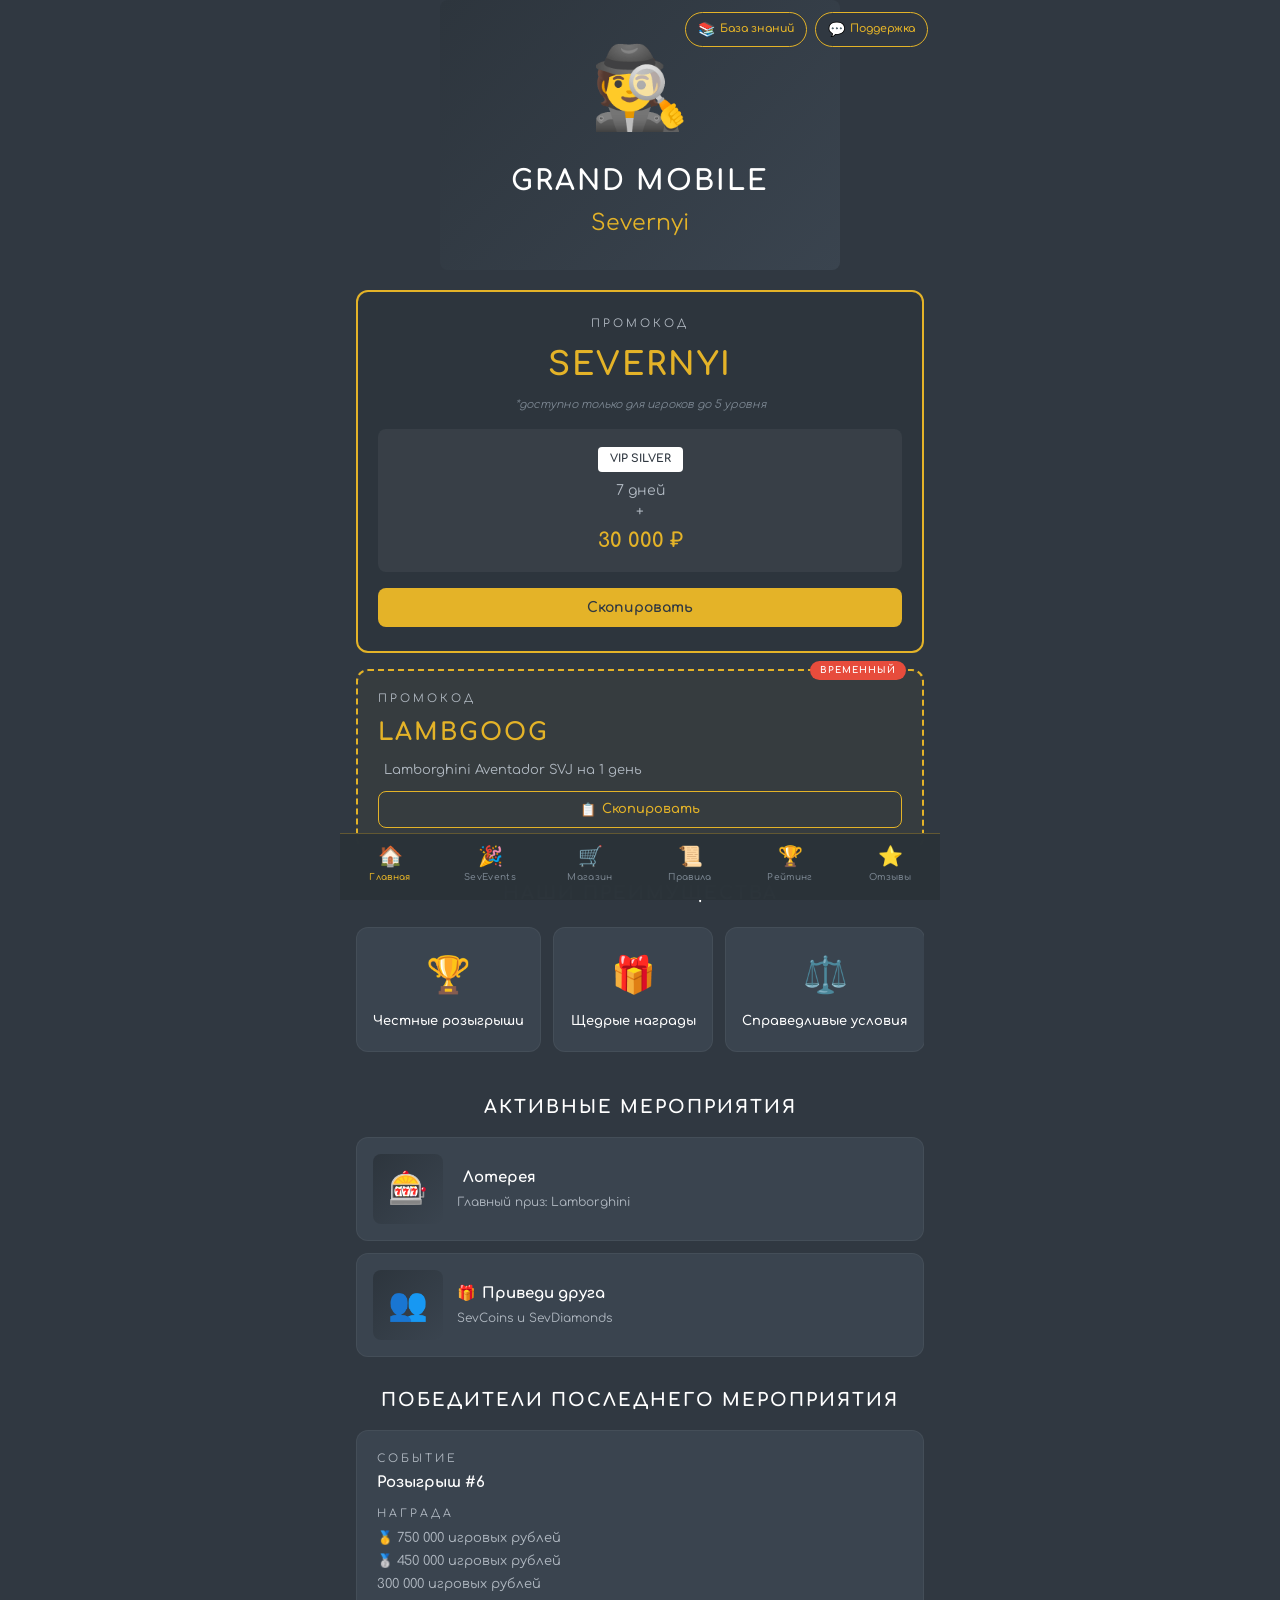
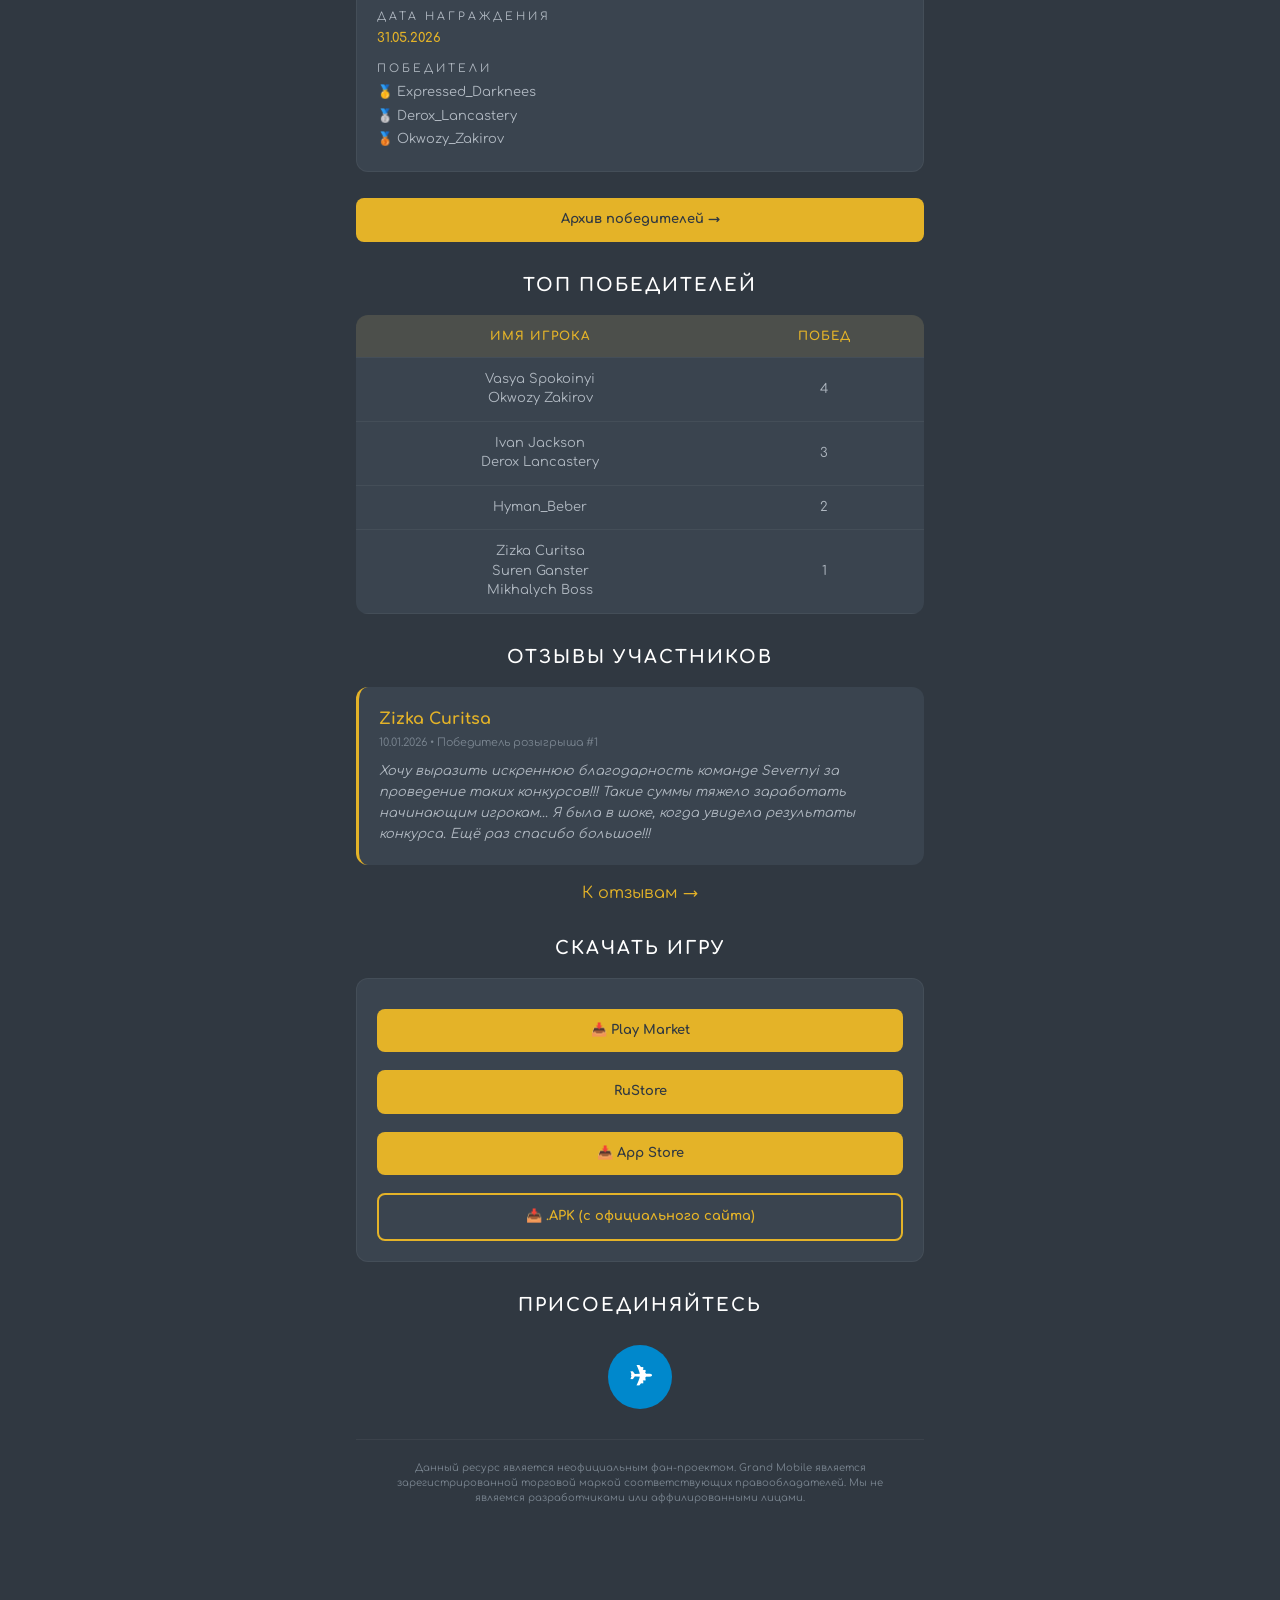
==== commit 11f559f8: "Update index.html" ====
--- a/index.html
+++ b/index.html
@@ -8,7 +8,6 @@
 </head>
 <body>
 
-    <!-- Верхние кнопки -->
     <div class="top-actions">
         <a href="#" class="top-btn">
             <span class="top-btn-icon">📚</span>
@@ -20,11 +19,10 @@
         </a>
     </div>
 
-    <!-- Баннер с логотипом -->
     <div class="banner">
         <div class="banner-img">
             <div class="banner-placeholder">
-                <div class="character">️</div>
+                <div class="character">🕵️</div>
                 <div class="logo-text">GRAND MOBILE</div>
                 <div class="logo-sub">Severnyi</div>
             </div>
@@ -33,7 +31,6 @@
 
     <div class="content">
 
-        <!-- Основной промокод -->
         <div class="promo-card">
             <div class="promo-label">ПРОМОКОД</div>
             <div class="promo-code">SEVERNYI</div>
@@ -47,13 +44,12 @@
             <button class="copy-btn" onclick="copyPromo('SEVERNYI')">Скопировать</button>
         </div>
 
-        <!-- Временный промокод -->
         <div class="card card-dashed">
             <div class="temp-badge">ВРЕМЕННЫЙ</div>
             <div class="promo-label">ПРОМОКОД</div>
             <div class="temp-promo-code">LAMBGOOG</div>
             <div class="temp-promo-reward">
-                <span>🚗</span>
+                <span></span>
                 <span>Lamborghini Aventador SVJ на 1 день</span>
             </div>
             <button class="copy-btn-outline" onclick="copyPromo('LAMBGOOG')">
@@ -62,7 +58,6 @@
             </button>
         </div>
 
-        <!-- Преимущества -->
         <h2 class="section-title">Наши преимущества</h2>
         <div class="advantages-scroll">
             <div class="advantage-card">
@@ -83,14 +78,13 @@
             </div>
         </div>
 
-        <!-- Активные мероприятия -->
         <h2 class="section-title">Активные мероприятия</h2>
         
         <div class="event-card">
             <div class="event-thumb">🎰</div>
             <div class="event-info">
                 <div class="event-title">
-                    <span>🎟️</span>
+                    <span>️</span>
                     Лотерея
                 </div>
                 <div class="event-desc">Главный приз: Lamborghini</div>
@@ -98,17 +92,16 @@
         </div>
 
         <div class="event-card">
-            <div class="event-thumb"></div>
+            <div class="event-thumb">👥</div>
             <div class="event-info">
                 <div class="event-title">
-                    <span>👥</span>
+                    <span>🎁</span>
                     Приведи друга
                 </div>
                 <div class="event-desc">SevCoins и SevDiamonds</div>
             </div>
         </div>
 
-        <!-- Победители последнего мероприятия -->
         <h2 class="section-title">Победители последнего мероприятия</h2>
         <div class="card">
             <div style="margin-bottom: 12px;">
@@ -138,7 +131,6 @@
         </div>
         <p class="text-center"><a href="archive.html" class="btn btn-full">Архив победителей →</a></p>
 
-        <!-- Топ победителей -->
         <h2 class="section-title">Топ победителей</h2>
         <table>
             <tr><th>Имя игрока</th><th>Побед</th></tr>
@@ -148,7 +140,6 @@
             <tr><td>Zizka Curitsa<br>Suren Ganster<br>Mikhalych Boss</td><td>1</td></tr>
         </table>
 
-        <!-- Отзывы -->
         <h2 class="section-title">Отзывы участников</h2>
         <div class="review">
             <div class="review-author">Zizka Curitsa</div>
@@ -157,29 +148,25 @@
         </div>
         <p class="text-center"><a href="reviews.html">К отзывам →</a></p>
 
-        <!-- Скачать игру -->
         <h2 class="section-title">Скачать игру</h2>
         <div class="card">
-            <a href="#" class="btn btn-full" style="margin-bottom: 8px;"> Play Market</a>
-            <a href="#" class="btn btn-full" style="margin-bottom: 8px;">📥 RuStore</a>
+            <a href="#" class="btn btn-full" style="margin-bottom: 8px;">📥 Play Market</a>
+            <a href="#" class="btn btn-full" style="margin-bottom: 8px;"> RuStore</a>
             <a href="#" class="btn btn-full" style="margin-bottom: 8px;">📥 App Store</a>
             <a href="#" class="btn-outline btn-full">📥 .APK (с официального сайта)</a>
         </div>
 
-        <!-- Присоединяйтесь -->
         <h2 class="section-title">Присоединяйтесь</h2>
         <div class="text-center" style="margin-bottom: 20px;">
             <a href="#" class="btn" style="background: #0088cc; color: #fff; width: 64px; height: 64px; border-radius: 50%; display: inline-flex; align-items: center; justify-content: center; font-size: 28px; padding: 0;">✈</a>
         </div>
 
-        <!-- Дисклеймер -->
         <div class="footer-disclaimer">
             Данный ресурс является неофициальным фан-проектом. Grand Mobile является зарегистрированной торговой маркой соответствующих правообладателей. Мы не являемся разработчиками или аффилированными лицами.
         </div>
 
     </div>
 
-    <!-- Нижняя навигация -->
     <nav class="bottom-nav">
         <a href="index.html" class="active">
             <span class="bottom-nav-icon"><span class="emoji-icon">🏠</span></span>
@@ -189,7 +176,7 @@
             <span class="bottom-nav-icon"><span class="emoji-icon">🎉</span></span>
             <span class="bottom-nav-label">SevEvents</span>
         </a>
-        <a href="#">
+        <a href="shop.html">
             <span class="bottom-nav-icon"><span class="emoji-icon">🛒</span></span>
             <span class="bottom-nav-label">Магазин</span>
         </a>
@@ -198,7 +185,7 @@
             <span class="bottom-nav-label">Правила</span>
         </a>
         <a href="archive.html">
-            <span class="bottom-nav-icon"><span class="emoji-icon"></span></span>
+            <span class="bottom-nav-icon"><span class="emoji-icon">🏆</span></span>
             <span class="bottom-nav-label">Рейтинг</span>
         </a>
         <a href="reviews.html">
@@ -212,7 +199,6 @@
             navigator.clipboard.writeText(code).then(() => {
                 alert('Промокод ' + code + ' скопирован!');
             }).catch(() => {
-                // Fallback
                 const textarea = document.createElement('textarea');
                 textarea.value = code;
                 document.body.appendChild(textarea);
--- a/styles.css
+++ b/styles.css
@@ -570,6 +570,149 @@
     white-space: nowrap;
 }
 
+/* ===== МАГАЗИН ===== */
+.shop-grid {
+    display: flex;
+    flex-direction: column;
+    gap: 16px;
+}
+
+.shop-card {
+    background: var(--bg-card);
+    border: 1px solid rgba(228, 179, 40, 0.3);
+    border-radius: 16px;
+    padding: 30px 20px;
+    text-align: center;
+    position: relative;
+    transition: all 0.3s ease;
+}
+
+.shop-card:hover {
+    border-color: var(--accent-gold);
+    transform: translateY(-2px);
+    box-shadow: 0 8px 25px rgba(228, 179, 40, 0.15);
+}
+
+.shop-card-image {
+    width: 180px;
+    height: 140px;
+    margin: 0 auto 20px;
+    display: flex;
+    align-items: center;
+    justify-content: center;
+    position: relative;
+}
+
+.shop-card-image img {
+    max-width: 100%;
+    max-height: 100%;
+    object-fit: contain;
+}
+
+.shop-card-image .emoji-product {
+    font-size: 100px;
+    filter: drop-shadow(0 4px 8px rgba(0, 0, 0, 0.3));
+}
+
+.shop-card-amount {
+    font-size: 32px;
+    font-weight: 700;
+    color: var(--accent-gold);
+    margin-bottom: 4px;
+    font-family: 'Comfortaa', cursive;
+}
+
+.shop-card-name {
+    font-size: 15px;
+    color: var(--text-white);
+    margin-bottom: 20px;
+    font-weight: 500;
+}
+
+.shop-card-price {
+    display: inline-flex;
+    align-items: center;
+    gap: 8px;
+    background: linear-gradient(135deg, var(--accent-gold), #c99a1f);
+    color: var(--bg-primary);
+    padding: 10px 20px;
+    border-radius: 10px;
+    font-weight: 700;
+    font-size: 16px;
+    box-shadow: 0 4px 15px rgba(228, 179, 40, 0.4);
+    cursor: pointer;
+    transition: all 0.2s;
+    border: none;
+    font-family: 'Comfortaa', cursive;
+}
+
+.shop-card-price:hover {
+    transform: scale(1.05);
+    box-shadow: 0 6px 20px rgba(228, 179, 40, 0.6);
+}
+
+.shop-card-price .price-icon {
+    font-size: 18px;
+}
+
+.shop-card-price .price-coin {
+    width: 20px;
+    height: 20px;
+    background: #fff;
+    border-radius: 50%;
+    display: inline-flex;
+    align-items: center;
+    justify-content: center;
+    font-size: 12px;
+    font-weight: 700;
+    color: var(--accent-gold);
+}
+
+.shop-card-price .price-diamond {
+    font-size: 16px;
+}
+
+/* Категории магазина */
+.shop-categories {
+    display: flex;
+    gap: 8px;
+    overflow-x: auto;
+    padding: 4px 0 12px 0;
+    margin-bottom: 16px;
+    scrollbar-width: none;
+}
+
+.shop-categories::-webkit-scrollbar {
+    display: none;
+}
+
+.shop-category {
+    flex-shrink: 0;
+    padding: 8px 16px;
+    background: var(--bg-card);
+    border: 1px solid rgba(255, 255, 255, 0.05);
+    border-radius: 20px;
+    color: var(--text-gray);
+    font-size: 12px;
+    font-weight: 600;
+    cursor: pointer;
+    transition: all 0.2s;
+    text-decoration: none;
+    font-family: 'Comfortaa', cursive;
+}
+
+.shop-category:hover {
+    border-color: var(--accent-gold);
+    color: var(--accent-gold);
+    text-decoration: none;
+}
+
+.shop-category.active {
+    background: var(--accent-gold);
+    color: var(--bg-primary);
+    border-color: var(--accent-gold);
+}
+
 /* ===== ПОДВАЛ ===== */
 .footer-disclaimer {
     text-align: center;
